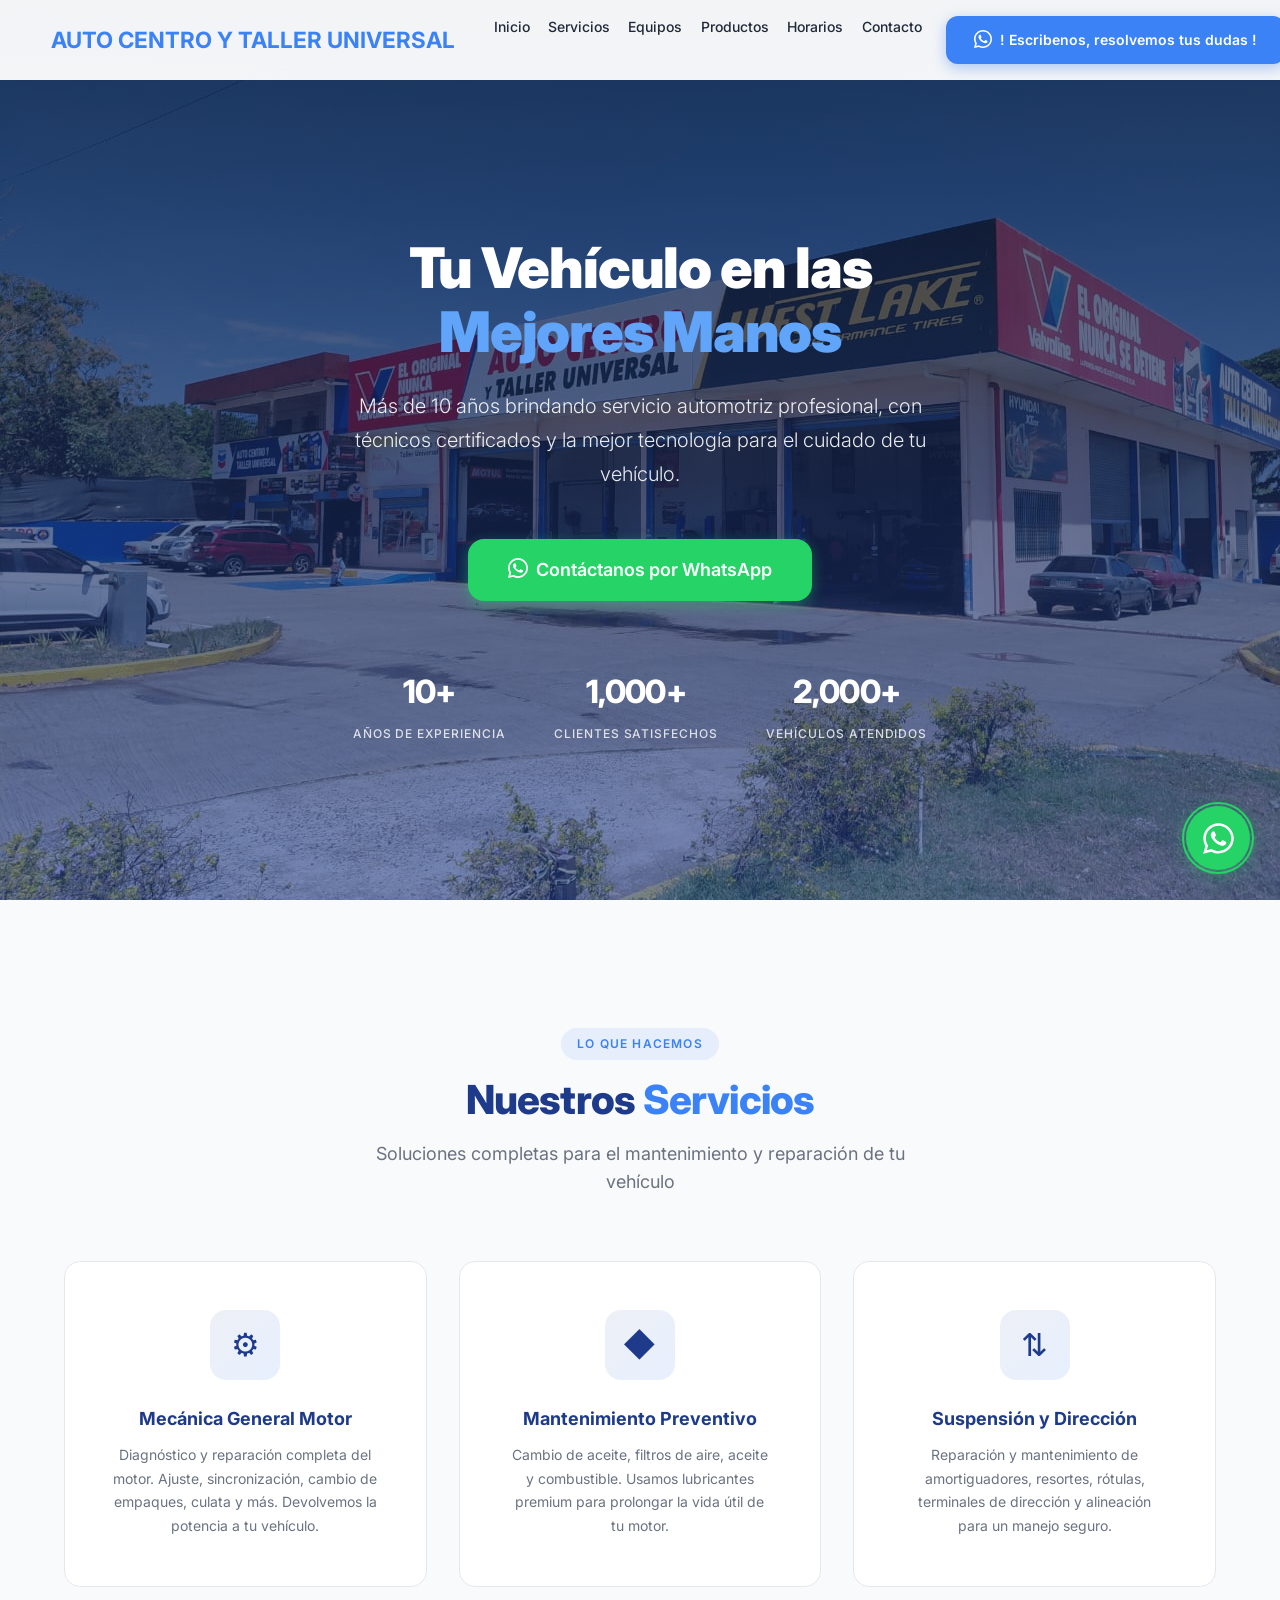
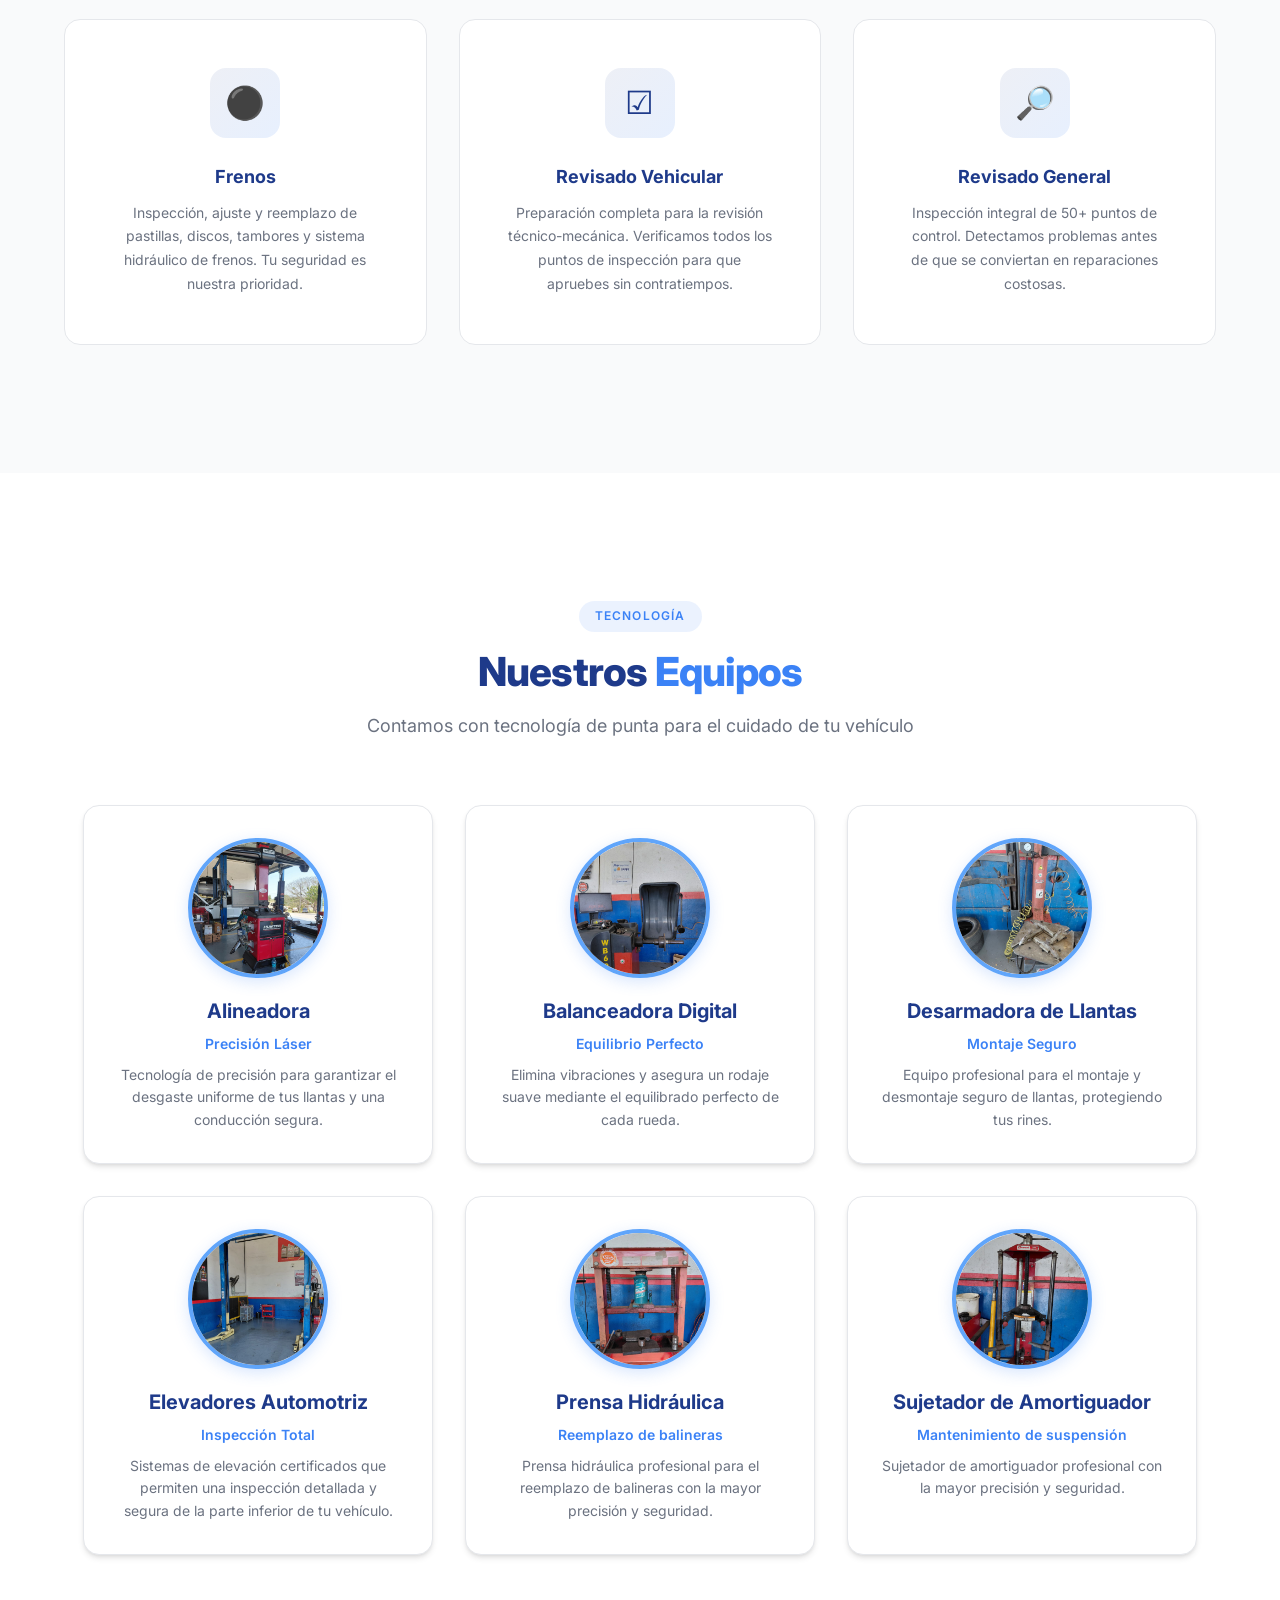
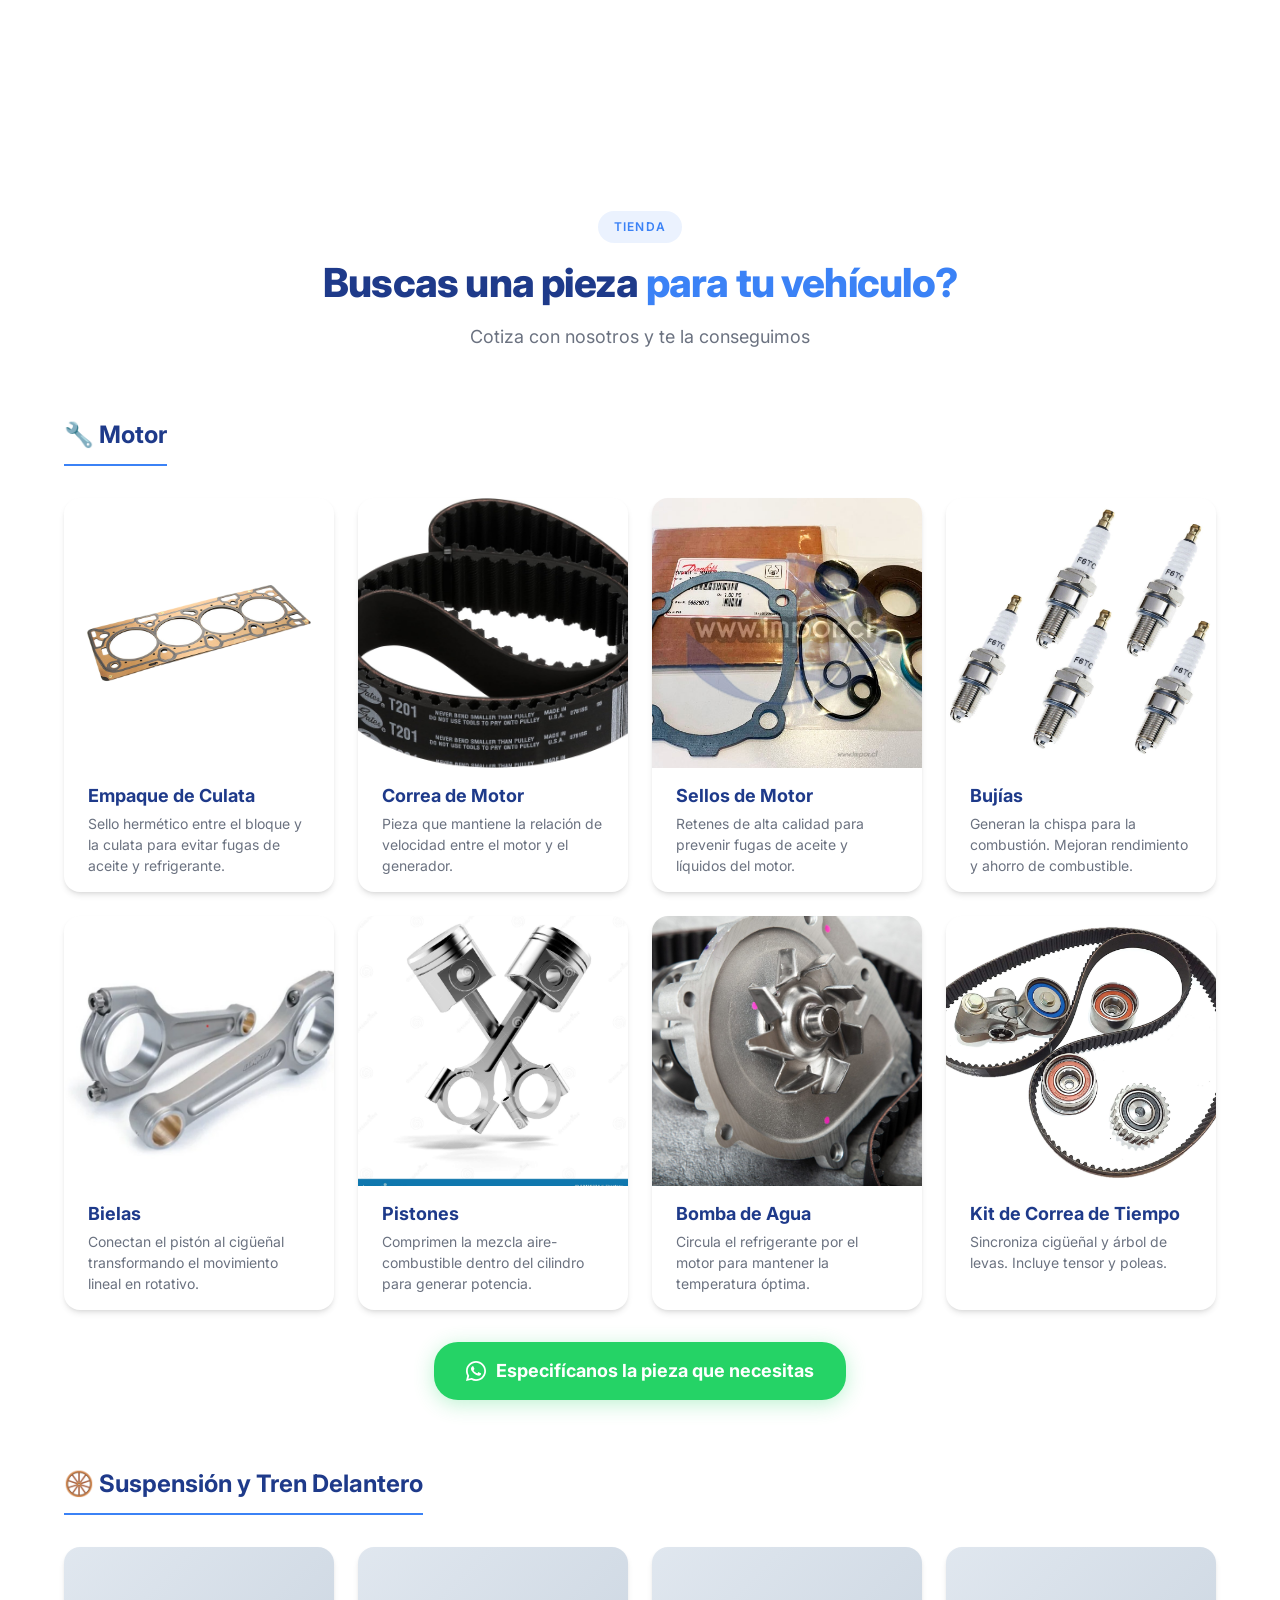
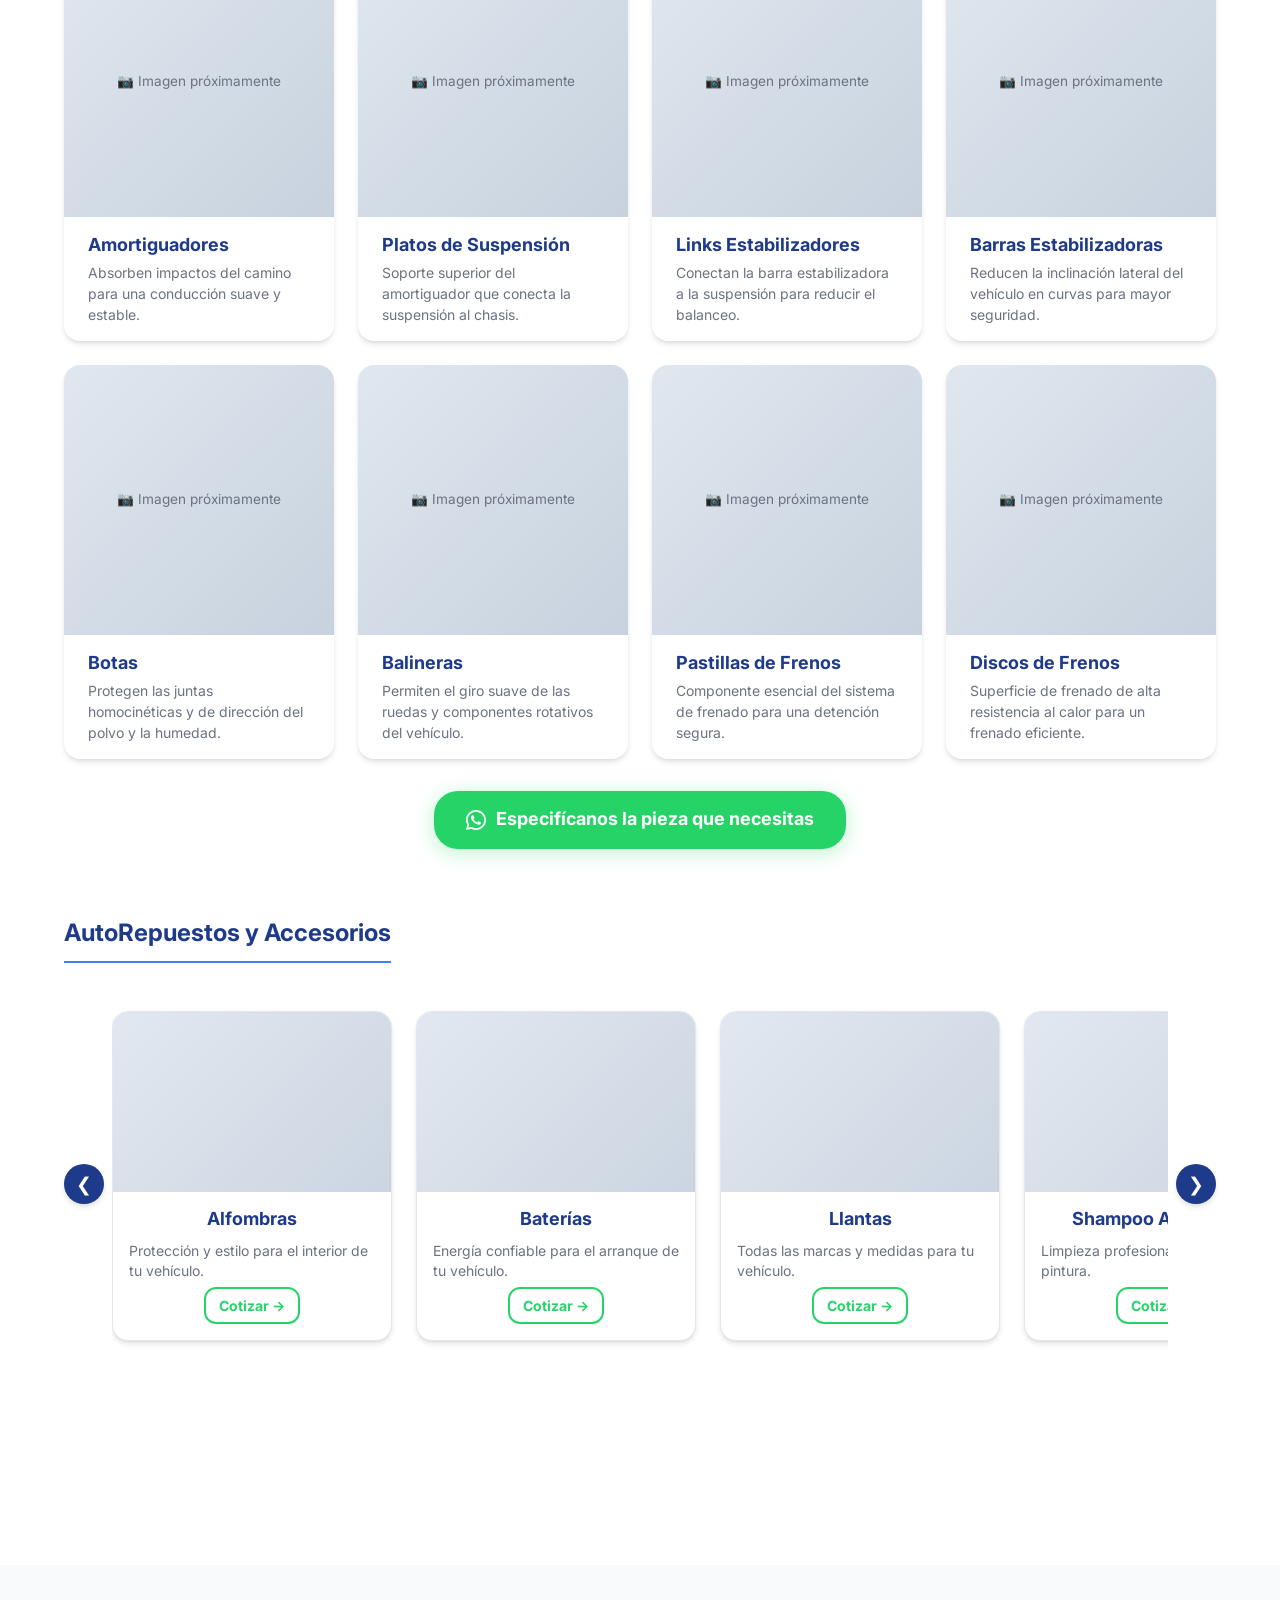
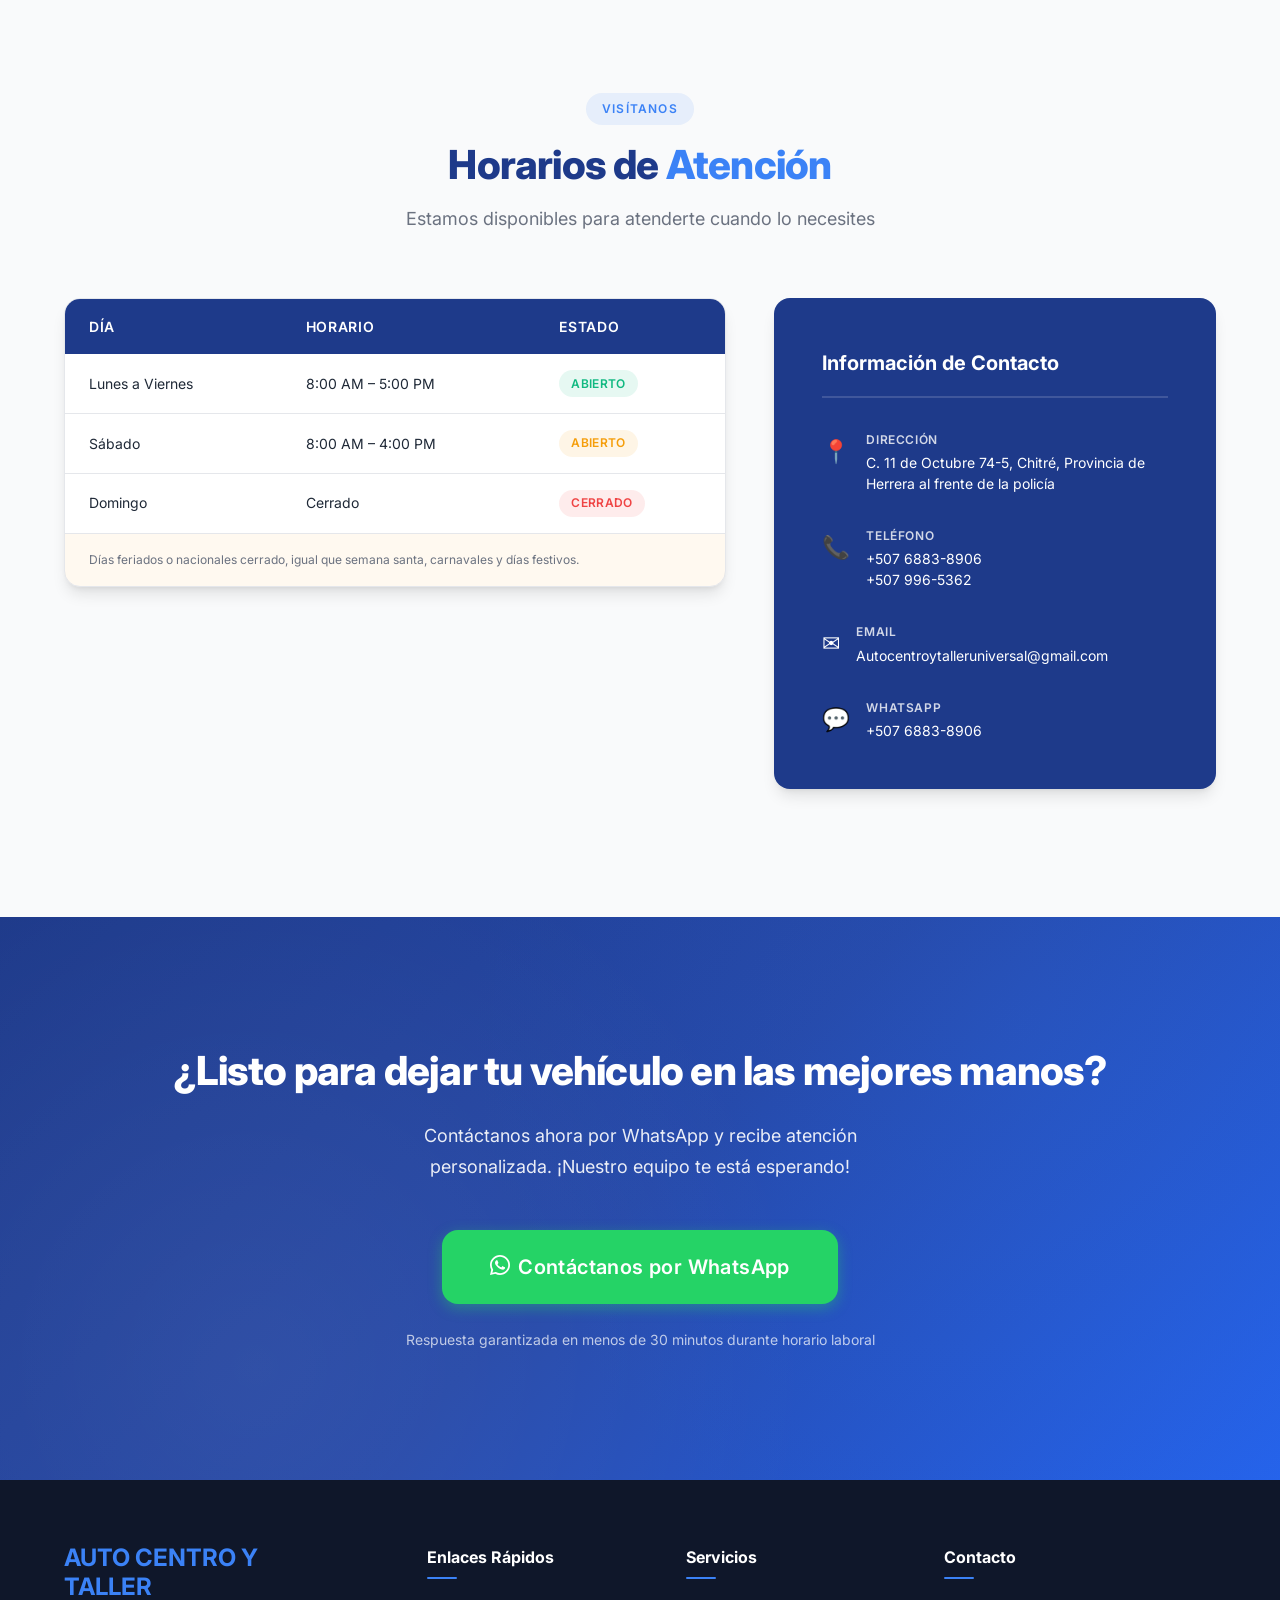
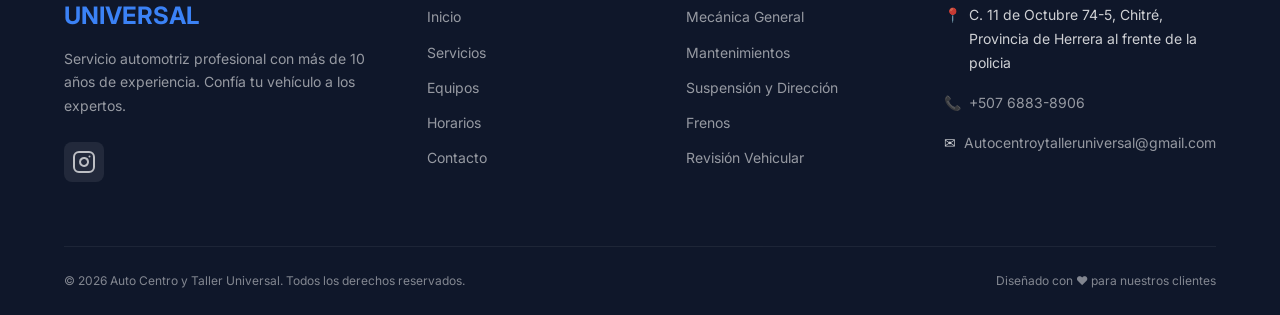
==== index.html @ 8c5c2f7f "Add product images to Motor section cards" ====
<!DOCTYPE html>
<html lang="es">

<head>
    <meta charset="UTF-8">
    <meta name="viewport" content="width=device-width, initial-scale=1.0">
    <meta name="description"
        content="Auto Centro y Taller Universal - Servicio mecánico de confianza. Mecánica general, frenos, suspensión, alineación, balanceo y más. ¡Contáctanos por WhatsApp!">
    <meta name="keywords"
        content="taller automotriz, mecánica, frenos, suspensión, revisión vehicular, servicio automotriz">
    <title>Auto Centro y Taller Universal | Servicio Automotriz Profesional</title>

    <!-- Google Fonts: Inter -->
    <link rel="preconnect" href="https://fonts.googleapis.com">
    <link rel="preconnect" href="https://fonts.gstatic.com" crossorigin>
    <link href="https://fonts.googleapis.com/css2?family=Inter:wght@300;400;500;600;700;800;900&display=swap"
        rel="stylesheet">

    <!-- Stylesheet -->
    <link rel="stylesheet" href="styles.css">
</head>

<body>

    <!-- ============================================
         HEADER - Navegación fija / Sticky
    ============================================= -->
    <header class="header" id="header">
        <div class="container header__inner">
            <!-- Logo -->
            <a href="#inicio" class="header__logo" aria-label="Auto Centro y Taller Universal - Inicio">
                <span class="logo__text"><strong>Auto </strong> <strong>Centro </strong> <strong>Y </strong>
                    <strong>Taller </strong> <strong>Universal </strong>
                </span>
            </a>

            <!-- Botón menú hamburguesa (mobile) -->
            <button class="header__menu-toggle" id="menuToggle" aria-label="Abrir menú de navegación"
                aria-expanded="false">
                <span class="hamburger-line"></span>
                <span class="hamburger-line"></span>
                <span class="hamburger-line"></span>
            </button>

            <!-- Navegación principal -->
            <nav class="header__nav" id="mainNav" aria-label="Navegación principal">
                <ul class="nav__list">
                    <li><a href="#inicio" class="nav__link">Inicio</a></li>
                    <li><a href="#servicios" class="nav__link">Servicios</a></li>
                    <li><a href="#mecanicos" class="nav__link">Equipos</a></li>
                    <li><a href="#productos" class="nav__link">Productos</a></li>
                    <li><a href="#horarios" class="nav__link">Horarios</a></li>
                    <li><a href="#contacto" class="nav__link">Contacto</a></li>
                </ul>
            </nav>

            <!-- Botón WhatsApp en header -->
            <!-- ⚠️ CAMBIAR EL NÚMERO DE WHATSAPP: Reemplaza 507XXXXXXXX con tu número real -->
            <a href="https://wa.me/50768838906?text=Hola%2C%20quiero%20saber%20sobre"
                class="btn btn--accent header__cta" target="_blank" rel="noopener noreferrer"
                aria-label="Contáctanos por WhatsApp">
                <span class="whatsapp-icon">
                    <svg xmlns="http://www.w3.org/2000/svg" width="18" height="18" viewBox="0 0 24 24"
                        fill="currentColor">
                        <path
                            d="M17.472 14.382c-.297-.149-1.758-.867-2.03-.967-.273-.099-.471-.148-.67.15-.197.297-.767.966-.94 1.164-.173.199-.347.223-.644.075-.297-.15-1.255-.463-2.39-1.475-.883-.788-1.48-1.761-1.653-2.059-.173-.297-.018-.458.13-.606.134-.133.298-.347.446-.52.149-.174.198-.298.298-.497.099-.198.05-.371-.025-.52-.075-.149-.669-1.612-.916-2.207-.242-.579-.487-.5-.669-.51-.173-.008-.371-.01-.57-.01-.198 0-.52.074-.792.372-.272.297-1.04 1.016-1.04 2.479 0 1.462 1.065 2.875 1.213 3.074.149.198 2.096 3.2 5.077 4.487.709.306 1.262.489 1.694.625.712.227 1.36.195 1.871.118.571-.085 1.758-.719 2.006-1.413.248-.694.248-1.289.173-1.413-.074-.124-.272-.198-.57-.347z" />
                        <path
                            d="M12 0C5.373 0 0 5.373 0 12c0 2.117.549 4.1 1.514 5.828L0 24l6.335-1.48A11.944 11.944 0 0 0 12 24c6.627 0 12-5.373 12-12S18.627 0 12 0zm0 21.9a9.887 9.887 0 0 1-5.031-1.378l-.361-.214-3.741.981.998-3.648-.235-.374A9.86 9.86 0 0 1 2.1 12c0-5.464 4.436-9.9 9.9-9.9 5.465 0 9.9 4.436 9.9 9.9 0 5.464-4.435 9.9-9.9 9.9z" />
                    </svg>
                </span>
                ! Escribenos, resolvemos tus dudas !
            </a>
        </div>
    </header>

    <main>
        <!-- ============================================
             HERO SECTION - Sección principal
        ============================================= -->
        <section class="hero" id="inicio">
            <div class="hero__overlay"></div>
            <div class="container hero__content">
                <h1 class="hero__title">Tu Vehículo en las <span class="text-accent">Mejores Manos</span></h1>
                <p class="hero__subtitle">Más de 10 años brindando servicio automotriz profesional, con técnicos
                    certificados y la mejor tecnología para el cuidado de tu vehículo.</p>
                <!-- ⚠️ CAMBIAR EL NÚMERO DE WHATSAPP -->
                <a href="https://wa.me/50768838906?text=Hola%2C%20quiero%20saber%20sobre"
                    class="btn btn--large btn--whatsapp" target="_blank" rel="noopener noreferrer">
                    <span class="whatsapp-icon">
                        <svg xmlns="http://www.w3.org/2000/svg" width="20" height="20" viewBox="0 0 24 24"
                            fill="currentColor">
                            <path
                                d="M17.472 14.382c-.297-.149-1.758-.867-2.03-.967-.273-.099-.471-.148-.67.15-.197.297-.767.966-.94 1.164-.173.199-.347.223-.644.075-.297-.15-1.255-.463-2.39-1.475-.883-.788-1.48-1.761-1.653-2.059-.173-.297-.018-.458.13-.606.134-.133.298-.347.446-.52.149-.174.198-.298.298-.497.099-.198.05-.371-.025-.52-.075-.149-.669-1.612-.916-2.207-.242-.579-.487-.5-.669-.51-.173-.008-.371-.01-.57-.01-.198 0-.52.074-.792.372-.272.297-1.04 1.016-1.04 2.479 0 1.462 1.065 2.875 1.213 3.074.149.198 2.096 3.2 5.077 4.487.709.306 1.262.489 1.694.625.712.227 1.36.195 1.871.118.571-.085 1.758-.719 2.006-1.413.248-.694.248-1.289.173-1.413-.074-.124-.272-.198-.57-.347z" />
                            <path
                                d="M12 0C5.373 0 0 5.373 0 12c0 2.117.549 4.1 1.514 5.828L0 24l6.335-1.48A11.944 11.944 0 0 0 12 24c6.627 0 12-5.373 12-12S18.627 0 12 0zm0 21.9a9.887 9.887 0 0 1-5.031-1.378l-.361-.214-3.741.981.998-3.648-.235-.374A9.86 9.86 0 0 1 2.1 12c0-5.464 4.436-9.9 9.9-9.9 5.465 0 9.9 4.436 9.9 9.9 0 5.464-4.435 9.9-9.9 9.9z" />
                        </svg>
                    </span>
                    Contáctanos por WhatsApp
                </a>
                <div class="hero__stats">
                    <div class="hero__stat">
                        <span class="hero__stat-number">10+</span>
                        <span class="hero__stat-label">Años de Experiencia</span>
                    </div>
                    <div class="hero__stat">
                        <span class="hero__stat-number">1,000+</span>
                        <span class="hero__stat-label">Clientes Satisfechos</span>
                    </div>
                    <div class="hero__stat">
                        <span class="hero__stat-number">2,000+</span>
                        <span class="hero__stat-label">Vehículos Atendidos</span>
                    </div>
                </div>
            </div>
        </section>

        <!-- ============================================

        <!-- ============================================
             SERVICIOS
        ============================================= -->
        <section class="services section section--alt" id="servicios">
            <div class="container">
                <div class="section__header">
                    <span class="section__tag">Lo que hacemos</span>
                    <h2 class="section__title">Nuestros <span class="text-accent">Servicios</span></h2>
                    <p class="section__subtitle">Soluciones completas para el mantenimiento y reparación de tu vehículo
                    </p>
                </div>

                <div class="services__grid">
                    <!-- Servicio 1: Mecánica General Motor -->
                    <article class="service-card" id="service-motor">
                        <div class="service-card__icon">&#9881;</div>
                        <h3 class="service-card__title">Mecánica General Motor</h3>
                        <p class="service-card__desc">Diagnóstico y reparación completa del motor. Ajuste,
                            sincronización, cambio de empaques, culata y más. Devolvemos la potencia a tu vehículo.</p>
                    </article>

                    <!-- Servicio 2: Lubricantes y Filtración -->
                    <article class="service-card" id="service-lubricantes">
                        <div class="service-card__icon">&#9670;</div>
                        <h3 class="service-card__title">Mantenimiento Preventivo</h3>
                        <p class="service-card__desc">Cambio de aceite, filtros de aire, aceite y combustible. Usamos
                            lubricantes premium para prolongar la vida útil de tu motor.</p>
                    </article>

                    <!-- Servicio 3: Suspensión y Dirección -->
                    <article class="service-card" id="service-suspension">
                        <div class="service-card__icon">&#8645;</div>
                        <h3 class="service-card__title">Suspensión y Dirección</h3>
                        <p class="service-card__desc">Reparación y mantenimiento de amortiguadores, resortes, rótulas,
                            terminales de dirección y alineación para un manejo seguro.</p>
                    </article>

                    <!-- Servicio 4: Frenos -->
                    <article class="service-card" id="service-frenos">
                        <div class="service-card__icon">&#9899;</div>
                        <h3 class="service-card__title">Frenos</h3>
                        <p class="service-card__desc">Inspección, ajuste y reemplazo de pastillas, discos, tambores y
                            sistema hidráulico de frenos. Tu seguridad es nuestra prioridad.</p>
                    </article>


                    <!-- Servicio 6: Revisión Vehicular -->
                    <article class="service-card" id="service-revision">
                        <div class="service-card__icon">&#9745;</div>
                        <h3 class="service-card__title">Revisado Vehicular</h3>
                        <p class="service-card__desc">Preparación completa para la revisión técnico-mecánica.
                            Verificamos todos los puntos de inspección para que apruebes sin contratiempos.</p>
                    </article>

                    <!-- Servicio 7: Revisado General -->
                    <article class="service-card" id="service-revisado">
                        <div class="service-card__icon">&#128270;</div>
                        <h3 class="service-card__title">Revisado General</h3>
                        <p class="service-card__desc">Inspección integral de 50+ puntos de control. Detectamos problemas
                            antes de que se conviertan en reparaciones costosas.</p>
                    </article>
                </div>
            </div>
        </section>

        <!-- ============================================
             NUESTROS EQUIPOS
        ============================================= -->
        <section class="mechanics section" id="mecanicos">
            <div class="container">
                <div class="section__header">
                    <span class="section__tag">Tecnología</span>
                    <h2 class="section__title">Nuestros <span class="text-accent">Equipos</span></h2>
                    <p class="section__subtitle">Contamos con tecnología de punta para el cuidado de tu vehículo</p>
                </div>

                <div class="mechanics__grid">
                    <!-- Equipo 1: Alineadora -->
                    <article class="mechanic-card" id="equipo-1">
                        <div class="mechanic-card__image-wrapper">
                            <img src="assets/images/alineadora.jpeg" alt="Alineadora 3D profesional"
                                class="mechanic-card__image" loading="lazy">
                        </div>
                        <div class="mechanic-card__info">
                            <h3 class="mechanic-card__name">Alineadora </h3>
                            <span class="mechanic-card__specialty">Precisión Láser</span>
                            <p class="mechanic-card__bio">Tecnología de precisión para garantizar el desgaste uniforme
                                de tus llantas y una conducción segura.</p>
                        </div>
                    </article>

                    <!-- Equipo 2: Balanceadora -->
                    <article class="mechanic-card" id="equipo-2">
                        <div class="mechanic-card__image-wrapper">
                            <img src="assets/images/balanceadora.jpeg" alt="Balanceadora digital de llantas"
                                class="mechanic-card__image" loading="lazy">
                        </div>
                        <div class="mechanic-card__info">
                            <h3 class="mechanic-card__name">Balanceadora Digital</h3>
                            <span class="mechanic-card__specialty">Equilibrio Perfecto</span>
                            <p class="mechanic-card__bio">Elimina vibraciones y asegura un rodaje suave mediante el
                                equilibrado perfecto de cada rueda.</p>
                        </div>
                    </article>

                    <!-- Equipo 3: Desarmadora -->
                    <article class="mechanic-card" id="equipo-3">
                        <div class="mechanic-card__image-wrapper">
                            <img src="assets/images/desmontadora.jpeg" alt="Desarmadora de llantas profesional"
                                class="mechanic-card__image" loading="lazy">
                        </div>
                        <div class="mechanic-card__info">
                            <h3 class="mechanic-card__name">Desarmadora de Llantas</h3>
                            <span class="mechanic-card__specialty">Montaje Seguro</span>
                            <p class="mechanic-card__bio">Equipo profesional para el montaje y desmontaje seguro de
                                llantas, protegiendo tus rines.</p>
                        </div>
                    </article>

                    <!-- Equipo 4: Elevador -->
                    <article class="mechanic-card" id="equipo-4">
                        <div class="mechanic-card__image-wrapper">
                            <img src="assets/images/levantadorindustrial.jpeg" alt="Elevador automotriz hidráulico"
                                class="mechanic-card__image" loading="lazy">
                        </div>
                        <div class="mechanic-card__info">
                            <h3 class="mechanic-card__name">Elevadores Automotriz</h3>
                            <span class="mechanic-card__specialty">Inspección Total</span>
                            <p class="mechanic-card__bio">Sistemas de elevación certificados que permiten una inspección
                                detallada y segura de la parte inferior de tu vehículo.</p>
                        </div>
                    </article>

                    <!-- Equipo 5: Prensa -->
                    <article class="mechanic-card" id="equipo-5">
                        <div class="mechanic-card__image-wrapper">
                            <img src="assets/images/prensa.jpeg" alt="Prensa hidráulica profesional"
                                class="mechanic-card__image" loading="lazy">
                        </div>
                        <div class="mechanic-card__info">
                            <h3 class="mechanic-card__name">Prensa Hidráulica</h3>
                            <span class="mechanic-card__specialty">Reemplazo de balineras</span>
                            <p class="mechanic-card__bio">Prensa hidráulica profesional para el reemplazo de balineras
                                con la mayor
                                precisión y seguridad.</p>
                        </div>
                    </article>

                    <!-- Equipo 6: Sujetador Hidraulico -->
                    <article class="mechanic-card" id="equipo-6">
                        <div class="mechanic-card__image-wrapper">
                            <img src="assets/images/Sujetadordeamortiguador.jpeg"
                                alt="Sujetador de amortiguador profesional" class="mechanic-card__image" loading="lazy">
                        </div>
                        <div class="mechanic-card__info">
                            <h3 class="mechanic-card__name">Sujetador de Amortiguador</h3>
                            <span class="mechanic-card__specialty">Mantenimiento de suspensión</span>
                            <p class="mechanic-card__bio">Sujetador de amortiguador profesional con la mayor
                                precisión y seguridad.</p>
                        </div>
                    </article>

                </div>
            </div>
        </section>
        <!-- ============================================
             NUESTROS PRODUCTOS
        ============================================= -->
        <section class="products section" id="productos">
            <div class="container">
                <div class="section__header">
                    <span class="section__tag">Tienda</span>
                    <h2 class="section__title">Buscas una pieza <span class="text-accent">para tu vehículo?</span></h2>
                    <p class="section__subtitle">Cotiza con nosotros y te la conseguimos</p>
                </div>

                <!-- Subsección: Motor -->
                <div class="products__subsection">
                    <h3 class="products__subtitle">🔧 Motor</h3>
                    <div class="products__grid products__grid--8">

                        <article class="product-card">
                            <div class="product-card__img-wrapper">
                                <img src="assets/images/empaque-culata.jpg" alt="Empaque de Culata" loading="lazy">
                                <div class="product-card__overlay">
                                    <a href="https://wa.me/50768838906?text=Buenos%20d%C3%ADas%2C%20quiero%20cotizar%20esta%20pieza%3A%20Empaque%20de%20Culata%20para%20el%20modelo%20de%20"
                                        target="_blank" rel="noopener noreferrer" class="product-card__wa-btn">
                                        <svg xmlns="http://www.w3.org/2000/svg" width="18" height="18"
                                            viewBox="0 0 24 24" fill="currentColor">
                                            <path
                                                d="M17.472 14.382c-.297-.149-1.758-.867-2.03-.967-.273-.099-.471-.148-.67.15-.197.297-.767.966-.94 1.164-.173.199-.347.223-.644.075-.297-.15-1.255-.463-2.39-1.475-.883-.788-1.48-1.761-1.653-2.059-.173-.297-.018-.458.13-.606.134-.133.298-.347.446-.52.149-.174.198-.298.298-.497.099-.198.05-.371-.025-.52-.075-.149-.669-1.612-.916-2.207-.242-.579-.487-.5-.669-.51-.173-.008-.371-.01-.57-.01-.198 0-.52.074-.792.372-.272.297-1.04 1.016-1.04 2.479 0 1.462 1.065 2.875 1.213 3.074.149.198 2.096 3.2 5.077 4.487.709.306 1.262.489 1.694.625.712.227 1.36.195 1.871.118.571-.085 1.758-.719 2.006-1.413.248-.694.248-1.289.173-1.413-.074-.124-.272-.198-.57-.347z" />
                                            <path
                                                d="M12 0C5.373 0 0 5.373 0 12c0 2.117.549 4.1 1.514 5.828L0 24l6.335-1.48A11.944 11.944 0 0 0 12 24c6.627 0 12-5.373 12-12S18.627 0 12 0zm0 21.9a9.887 9.887 0 0 1-5.031-1.378l-.361-.214-3.741.981.998-3.648-.235-.374A9.86 9.86 0 0 1 2.1 12c0-5.464 4.436-9.9 9.9-9.9 5.465 0 9.9 4.436 9.9 9.9 0 5.464-4.435 9.9-9.9 9.9z" />
                                        </svg>
                                        Cotizar en WhatsApp
                                    </a>
                                </div>
                            </div>
                            <div class="product-card__info">
                                <h4 class="product-card__name">Empaque de Culata</h4>
                                <p class="product-card__desc">Sello hermético entre el bloque y la culata para evitar
                                    fugas de aceite y
                                    refrigerante.</p>
                            </div>
                        </article>

                        <article class="product-card">
                            <div class="product-card__img-wrapper">
                                <img src="assets/images/Correa-de-auto.jpg" alt="Correa de Motor" loading="lazy">
                                <div class="product-card__overlay">
                                    <a href="https://wa.me/50768838906?text=Buenos%20d%C3%ADas%2C%20quiero%20cotizar%20esta%20pieza%3A%20Culata%20Completa%20para%20el%20modelo%20de%20"
                                        target="_blank" rel="noopener noreferrer" class="product-card__wa-btn">
                                        <svg xmlns="http://www.w3.org/2000/svg" width="18" height="18"
                                            viewBox="0 0 24 24" fill="currentColor">
                                            <path
                                                d="M17.472 14.382c-.297-.149-1.758-.867-2.03-.967-.273-.099-.471-.148-.67.15-.197.297-.767.966-.94 1.164-.173.199-.347.223-.644.075-.297-.15-1.255-.463-2.39-1.475-.883-.788-1.48-1.761-1.653-2.059-.173-.297-.018-.458.13-.606.134-.133.298-.347.446-.52.149-.174.198-.298.298-.497.099-.198.05-.371-.025-.52-.075-.149-.669-1.612-.916-2.207-.242-.579-.487-.5-.669-.51-.173-.008-.371-.01-.57-.01-.198 0-.52.074-.792.372-.272.297-1.04 1.016-1.04 2.479 0 1.462 1.065 2.875 1.213 3.074.149.198 2.096 3.2 5.077 4.487.709.306 1.262.489 1.694.625.712.227 1.36.195 1.871.118.571-.085 1.758-.719 2.006-1.413.248-.694.248-1.289.173-1.413-.074-.124-.272-.198-.57-.347z" />
                                            <path
                                                d="M12 0C5.373 0 0 5.373 0 12c0 2.117.549 4.1 1.514 5.828L0 24l6.335-1.48A11.944 11.944 0 0 0 12 24c6.627 0 12-5.373 12-12S18.627 0 12 0zm0 21.9a9.887 9.887 0 0 1-5.031-1.378l-.361-.214-3.741.981.998-3.648-.235-.374A9.86 9.86 0 0 1 2.1 12c0-5.464 4.436-9.9 9.9-9.9 5.465 0 9.9 4.436 9.9 9.9 0 5.464-4.435 9.9-9.9 9.9z" />
                                        </svg>
                                        Cotizar en WhatsApp
                                    </a>
                                </div>
                            </div>
                            <div class="product-card__info">
                                <h4 class="product-card__name">Correa de Motor</h4>
                                <p class="product-card__desc">Pieza que mantiene la relación de velocidad entre el
                                    motor y el generador.</p>
                            </div>
                        </article>

                        <article class="product-card">
                            <div class="product-card__img-wrapper">
                                <img src="assets/images/KIT-SELLO-MOTOR.jpg" alt="Sellos de Motor" loading="lazy">
                                <div class="product-card__overlay">
                                    <a href="https://wa.me/50768838906?text=Buenos%20d%C3%ADas%2C%20quiero%20cotizar%20esta%20pieza%3A%20Sellos%20de%20Motor%20para%20el%20modelo%20de%20"
                                        target="_blank" rel="noopener noreferrer" class="product-card__wa-btn">
                                        <svg xmlns="http://www.w3.org/2000/svg" width="18" height="18"
                                            viewBox="0 0 24 24" fill="currentColor">
                                            <path
                                                d="M17.472 14.382c-.297-.149-1.758-.867-2.03-.967-.273-.099-.471-.148-.67.15-.197.297-.767.966-.94 1.164-.173.199-.347.223-.644.075-.297-.15-1.255-.463-2.39-1.475-.883-.788-1.48-1.761-1.653-2.059-.173-.297-.018-.458.13-.606.134-.133.298-.347.446-.52.149-.174.198-.298.298-.497.099-.198.05-.371-.025-.52-.075-.149-.669-1.612-.916-2.207-.242-.579-.487-.5-.669-.51-.173-.008-.371-.01-.57-.01-.198 0-.52.074-.792.372-.272.297-1.04 1.016-1.04 2.479 0 1.462 1.065 2.875 1.213 3.074.149.198 2.096 3.2 5.077 4.487.709.306 1.262.489 1.694.625.712.227 1.36.195 1.871.118.571-.085 1.758-.719 2.006-1.413.248-.694.248-1.289.173-1.413-.074-.124-.272-.198-.57-.347z" />
                                            <path
                                                d="M12 0C5.373 0 0 5.373 0 12c0 2.117.549 4.1 1.514 5.828L0 24l6.335-1.48A11.944 11.944 0 0 0 12 24c6.627 0 12-5.373 12-12S18.627 0 12 0zm0 21.9a9.887 9.887 0 0 1-5.031-1.378l-.361-.214-3.741.981.998-3.648-.235-.374A9.86 9.86 0 0 1 2.1 12c0-5.464 4.436-9.9 9.9-9.9 5.465 0 9.9 4.436 9.9 9.9 0 5.464-4.435 9.9-9.9 9.9z" />
                                        </svg>
                                        Cotizar en WhatsApp
                                    </a>
                                </div>
                            </div>
                            <div class="product-card__info">
                                <h4 class="product-card__name">Sellos de Motor</h4>
                                <p class="product-card__desc">Retenes de alta calidad para prevenir fugas de aceite y
                                    líquidos del
                                    motor.</p>
                            </div>
                        </article>

                        <article class="product-card">
                            <div class="product-card__img-wrapper">
                                <img src="assets/images/bujias.jpg" alt="Bujías" loading="lazy">
                                <div class="product-card__overlay">
                                    <a href="https://wa.me/50768838906?text=Buenos%20d%C3%ADas%2C%20quiero%20cotizar%20esta%20pieza%3A%20Buj%C3%ADas%20para%20el%20modelo%20de%20"
                                        target="_blank" rel="noopener noreferrer" class="product-card__wa-btn">
                                        <svg xmlns="http://www.w3.org/2000/svg" width="18" height="18"
                                            viewBox="0 0 24 24" fill="currentColor">
                                            <path
                                                d="M17.472 14.382c-.297-.149-1.758-.867-2.03-.967-.273-.099-.471-.148-.67.15-.197.297-.767.966-.94 1.164-.173.199-.347.223-.644.075-.297-.15-1.255-.463-2.39-1.475-.883-.788-1.48-1.761-1.653-2.059-.173-.297-.018-.458.13-.606.134-.133.298-.347.446-.52.149-.174.198-.298.298-.497.099-.198.05-.371-.025-.52-.075-.149-.669-1.612-.916-2.207-.242-.579-.487-.5-.669-.51-.173-.008-.371-.01-.57-.01-.198 0-.52.074-.792.372-.272.297-1.04 1.016-1.04 2.479 0 1.462 1.065 2.875 1.213 3.074.149.198 2.096 3.2 5.077 4.487.709.306 1.262.489 1.694.625.712.227 1.36.195 1.871.118.571-.085 1.758-.719 2.006-1.413.248-.694.248-1.289.173-1.413-.074-.124-.272-.198-.57-.347z" />
                                            <path
                                                d="M12 0C5.373 0 0 5.373 0 12c0 2.117.549 4.1 1.514 5.828L0 24l6.335-1.48A11.944 11.944 0 0 0 12 24c6.627 0 12-5.373 12-12S18.627 0 12 0zm0 21.9a9.887 9.887 0 0 1-5.031-1.378l-.361-.214-3.741.981.998-3.648-.235-.374A9.86 9.86 0 0 1 2.1 12c0-5.464 4.436-9.9 9.9-9.9 5.465 0 9.9 4.436 9.9 9.9 0 5.464-4.435 9.9-9.9 9.9z" />
                                        </svg>
                                        Cotizar en WhatsApp
                                    </a>
                                </div>
                            </div>
                            <div class="product-card__info">
                                <h4 class="product-card__name">Bujías</h4>
                                <p class="product-card__desc">Generan la chispa para la combustión. Mejoran rendimiento
                                    y ahorro de
                                    combustible.</p>
                            </div>
                        </article>

                        <article class="product-card">
                            <div class="product-card__img-wrapper">
                                <img src="assets/images/vielas.jpg" alt="Bielas" loading="lazy">
                                <div class="product-card__overlay">
                                    <a href="https://wa.me/50768838906?text=Buenos%20d%C3%ADas%2C%20quiero%20cotizar%20esta%20pieza%3A%20Bielas%20para%20el%20modelo%20de%20"
                                        target="_blank" rel="noopener noreferrer" class="product-card__wa-btn">
                                        <svg xmlns="http://www.w3.org/2000/svg" width="18" height="18"
                                            viewBox="0 0 24 24" fill="currentColor">
                                            <path
                                                d="M17.472 14.382c-.297-.149-1.758-.867-2.03-.967-.273-.099-.471-.148-.67.15-.197.297-.767.966-.94 1.164-.173.199-.347.223-.644.075-.297-.15-1.255-.463-2.39-1.475-.883-.788-1.48-1.761-1.653-2.059-.173-.297-.018-.458.13-.606.134-.133.298-.347.446-.52.149-.174.198-.298.298-.497.099-.198.05-.371-.025-.52-.075-.149-.669-1.612-.916-2.207-.242-.579-.487-.5-.669-.51-.173-.008-.371-.01-.57-.01-.198 0-.52.074-.792.372-.272.297-1.04 1.016-1.04 2.479 0 1.462 1.065 2.875 1.213 3.074.149.198 2.096 3.2 5.077 4.487.709.306 1.262.489 1.694.625.712.227 1.36.195 1.871.118.571-.085 1.758-.719 2.006-1.413.248-.694.248-1.289.173-1.413-.074-.124-.272-.198-.57-.347z" />
                                            <path
                                                d="M12 0C5.373 0 0 5.373 0 12c0 2.117.549 4.1 1.514 5.828L0 24l6.335-1.48A11.944 11.944 0 0 0 12 24c6.627 0 12-5.373 12-12S18.627 0 12 0zm0 21.9a9.887 9.887 0 0 1-5.031-1.378l-.361-.214-3.741.981.998-3.648-.235-.374A9.86 9.86 0 0 1 2.1 12c0-5.464 4.436-9.9 9.9-9.9 5.465 0 9.9 4.436 9.9 9.9 0 5.464-4.435 9.9-9.9 9.9z" />
                                        </svg>
                                        Cotizar en WhatsApp
                                    </a>
                                </div>
                            </div>
                            <div class="product-card__info">
                                <h4 class="product-card__name">Bielas</h4>
                                <p class="product-card__desc">Conectan el pistón al cigüeñal transformando el movimiento
                                    lineal en
                                    rotativo.</p>
                            </div>
                        </article>

                        <article class="product-card">
                            <div class="product-card__img-wrapper">
                                <img src="assets/images/Pistones.jpg" alt="Pistones" loading="lazy">
                                <div class="product-card__overlay">
                                    <a href="https://wa.me/50768838906?text=Buenos%20d%C3%ADas%2C%20quiero%20cotizar%20esta%20pieza%3A%20Pistones%20para%20el%20modelo%20de%20"
                                        target="_blank" rel="noopener noreferrer" class="product-card__wa-btn">
                                        <svg xmlns="http://www.w3.org/2000/svg" width="18" height="18"
                                            viewBox="0 0 24 24" fill="currentColor">
                                            <path
                                                d="M17.472 14.382c-.297-.149-1.758-.867-2.03-.967-.273-.099-.471-.148-.67.15-.197.297-.767.966-.94 1.164-.173.199-.347.223-.644.075-.297-.15-1.255-.463-2.39-1.475-.883-.788-1.48-1.761-1.653-2.059-.173-.297-.018-.458.13-.606.134-.133.298-.347.446-.52.149-.174.198-.298.298-.497.099-.198.05-.371-.025-.52-.075-.149-.669-1.612-.916-2.207-.242-.579-.487-.5-.669-.51-.173-.008-.371-.01-.57-.01-.198 0-.52.074-.792.372-.272.297-1.04 1.016-1.04 2.479 0 1.462 1.065 2.875 1.213 3.074.149.198 2.096 3.2 5.077 4.487.709.306 1.262.489 1.694.625.712.227 1.36.195 1.871.118.571-.085 1.758-.719 2.006-1.413.248-.694.248-1.289.173-1.413-.074-.124-.272-.198-.57-.347z" />
                                            <path
                                                d="M12 0C5.373 0 0 5.373 0 12c0 2.117.549 4.1 1.514 5.828L0 24l6.335-1.48A11.944 11.944 0 0 0 12 24c6.627 0 12-5.373 12-12S18.627 0 12 0zm0 21.9a9.887 9.887 0 0 1-5.031-1.378l-.361-.214-3.741.981.998-3.648-.235-.374A9.86 9.86 0 0 1 2.1 12c0-5.464 4.436-9.9 9.9-9.9 5.465 0 9.9 4.436 9.9 9.9 0 5.464-4.435 9.9-9.9 9.9z" />
                                        </svg>
                                        Cotizar en WhatsApp
                                    </a>
                                </div>
                            </div>
                            <div class="product-card__info">
                                <h4 class="product-card__name">Pistones</h4>
                                <p class="product-card__desc">Comprimen la mezcla aire-combustible dentro del cilindro
                                    para generar
                                    potencia.</p>
                            </div>
                        </article>

                        <article class="product-card">
                            <div class="product-card__img-wrapper">
                                <img src="assets/images/bomba-de-agua-correa.jpg" alt="Bomba de Agua" loading="lazy">
                                <div class="product-card__overlay">
                                    <a href="https://wa.me/50768838906?text=Buenos%20d%C3%ADas%2C%20quiero%20cotizar%20esta%20pieza%3A%20Bomba%20de%20Agua%20para%20el%20modelo%20de%20"
                                        target="_blank" rel="noopener noreferrer" class="product-card__wa-btn">
                                        <svg xmlns="http://www.w3.org/2000/svg" width="18" height="18"
                                            viewBox="0 0 24 24" fill="currentColor">
                                            <path
                                                d="M17.472 14.382c-.297-.149-1.758-.867-2.03-.967-.273-.099-.471-.148-.67.15-.197.297-.767.966-.94 1.164-.173.199-.347.223-.644.075-.297-.15-1.255-.463-2.39-1.475-.883-.788-1.48-1.761-1.653-2.059-.173-.297-.018-.458.13-.606.134-.133.298-.347.446-.52.149-.174.198-.298.298-.497.099-.198.05-.371-.025-.52-.075-.149-.669-1.612-.916-2.207-.242-.579-.487-.5-.669-.51-.173-.008-.371-.01-.57-.01-.198 0-.52.074-.792.372-.272.297-1.04 1.016-1.04 2.479 0 1.462 1.065 2.875 1.213 3.074.149.198 2.096 3.2 5.077 4.487.709.306 1.262.489 1.694.625.712.227 1.36.195 1.871.118.571-.085 1.758-.719 2.006-1.413.248-.694.248-1.289.173-1.413-.074-.124-.272-.198-.57-.347z" />
                                            <path
                                                d="M12 0C5.373 0 0 5.373 0 12c0 2.117.549 4.1 1.514 5.828L0 24l6.335-1.48A11.944 11.944 0 0 0 12 24c6.627 0 12-5.373 12-12S18.627 0 12 0zm0 21.9a9.887 9.887 0 0 1-5.031-1.378l-.361-.214-3.741.981.998-3.648-.235-.374A9.86 9.86 0 0 1 2.1 12c0-5.464 4.436-9.9 9.9-9.9 5.465 0 9.9 4.436 9.9 9.9 0 5.464-4.435 9.9-9.9 9.9z" />
                                        </svg>
                                        Cotizar en WhatsApp
                                    </a>
                                </div>
                            </div>
                            <div class="product-card__info">
                                <h4 class="product-card__name">Bomba de Agua</h4>
                                <p class="product-card__desc">Circula el refrigerante por el motor para mantener la
                                    temperatura óptima.
                                </p>
                            </div>
                        </article>

                        <article class="product-card">
                            <div class="product-card__img-wrapper">
                                <img src="assets/images/Kit-correa-de-tiempo.jpg" alt="Kit de Correa de Tiempo" loading="lazy">
                                <div class="product-card__overlay">
                                    <a href="https://wa.me/50768838906?text=Buenos%20d%C3%ADas%2C%20quiero%20cotizar%20esta%20pieza%3A%20Kit%20de%20Correa%20de%20Tiempo%20para%20el%20modelo%20de%20"
                                        target="_blank" rel="noopener noreferrer" class="product-card__wa-btn">
                                        <svg xmlns="http://www.w3.org/2000/svg" width="18" height="18"
                                            viewBox="0 0 24 24" fill="currentColor">
                                            <path
                                                d="M17.472 14.382c-.297-.149-1.758-.867-2.03-.967-.273-.099-.471-.148-.67.15-.197.297-.767.966-.94 1.164-.173.199-.347.223-.644.075-.297-.15-1.255-.463-2.39-1.475-.883-.788-1.48-1.761-1.653-2.059-.173-.297-.018-.458.13-.606.134-.133.298-.347.446-.52.149-.174.198-.298.298-.497.099-.198.05-.371-.025-.52-.075-.149-.669-1.612-.916-2.207-.242-.579-.487-.5-.669-.51-.173-.008-.371-.01-.57-.01-.198 0-.52.074-.792.372-.272.297-1.04 1.016-1.04 2.479 0 1.462 1.065 2.875 1.213 3.074.149.198 2.096 3.2 5.077 4.487.709.306 1.262.489 1.694.625.712.227 1.36.195 1.871.118.571-.085 1.758-.719 2.006-1.413.248-.694.248-1.289.173-1.413-.074-.124-.272-.198-.57-.347z" />
                                            <path
                                                d="M12 0C5.373 0 0 5.373 0 12c0 2.117.549 4.1 1.514 5.828L0 24l6.335-1.48A11.944 11.944 0 0 0 12 24c6.627 0 12-5.373 12-12S18.627 0 12 0zm0 21.9a9.887 9.887 0 0 1-5.031-1.378l-.361-.214-3.741.981.998-3.648-.235-.374A9.86 9.86 0 0 1 2.1 12c0-5.464 4.436-9.9 9.9-9.9 5.465 0 9.9 4.436 9.9 9.9 0 5.464-4.435 9.9-9.9 9.9z" />
                                        </svg>
                                        Cotizar en WhatsApp
                                    </a>
                                </div>
                            </div>
                            <div class="product-card__info">
                                <h4 class="product-card__name">Kit de Correa de Tiempo</h4>
                                <p class="product-card__desc">Sincroniza cigüeñal y árbol de levas. Incluye tensor y
                                    poleas.</p>
                            </div>
                        </article>

                    </div>
                    <div class="products__cta">
                        <a href="https://wa.me/50768838906?text=Buenos%20d%C3%ADas%2C%20quiero%20cotizar%20una%20pieza%20de%20motor.%20Necesito%3A%20"
                            target="_blank" rel="noopener noreferrer" class="btn btn--whatsapp btn--cta-section">
                            <svg xmlns="http://www.w3.org/2000/svg" width="20" height="20" viewBox="0 0 24 24"
                                fill="currentColor">
                                <path
                                    d="M17.472 14.382c-.297-.149-1.758-.867-2.03-.967-.273-.099-.471-.148-.67.15-.197.297-.767.966-.94 1.164-.173.199-.347.223-.644.075-.297-.15-1.255-.463-2.39-1.475-.883-.788-1.48-1.761-1.653-2.059-.173-.297-.018-.458.13-.606.134-.133.298-.347.446-.52.149-.174.198-.298.298-.497.099-.198.05-.371-.025-.52-.075-.149-.669-1.612-.916-2.207-.242-.579-.487-.5-.669-.51-.173-.008-.371-.01-.57-.01-.198 0-.52.074-.792.372-.272.297-1.04 1.016-1.04 2.479 0 1.462 1.065 2.875 1.213 3.074.149.198 2.096 3.2 5.077 4.487.709.306 1.262.489 1.694.625.712.227 1.36.195 1.871.118.571-.085 1.758-.719 2.006-1.413.248-.694.248-1.289.173-1.413-.074-.124-.272-.198-.57-.347z" />
                                <path
                                    d="M12 0C5.373 0 0 5.373 0 12c0 2.117.549 4.1 1.514 5.828L0 24l6.335-1.48A11.944 11.944 0 0 0 12 24c6.627 0 12-5.373 12-12S18.627 0 12 0zm0 21.9a9.887 9.887 0 0 1-5.031-1.378l-.361-.214-3.741.981.998-3.648-.235-.374A9.86 9.86 0 0 1 2.1 12c0-5.464 4.436-9.9 9.9-9.9 5.465 0 9.9 4.436 9.9 9.9 0 5.464-4.435 9.9-9.9 9.9z" />
                            </svg>
                            Especifícanos la pieza que necesitas
                        </a>
                    </div>
                </div>

                <!-- Subsección: Suspensión y Tren Delantero -->
                <div class="products__subsection">
                    <h3 class="products__subtitle">🛞 Suspensión y Tren Delantero</h3>
                    <div class="products__grid products__grid--8">

                        <article class="product-card">
                            <div class="product-card__img-wrapper product-card__img-wrapper--empty">
                                <div class="product-card__overlay">
                                    <a href="https://wa.me/50768838906?text=Buenos%20d%C3%ADas%2C%20quiero%20cotizar%20esta%20pieza%3A%20Amortiguadores%20para%20el%20modelo%20de%20"
                                        target="_blank" rel="noopener noreferrer" class="product-card__wa-btn">
                                        <svg xmlns="http://www.w3.org/2000/svg" width="18" height="18"
                                            viewBox="0 0 24 24" fill="currentColor">
                                            <path
                                                d="M17.472 14.382c-.297-.149-1.758-.867-2.03-.967-.273-.099-.471-.148-.67.15-.197.297-.767.966-.94 1.164-.173.199-.347.223-.644.075-.297-.15-1.255-.463-2.39-1.475-.883-.788-1.48-1.761-1.653-2.059-.173-.297-.018-.458.13-.606.134-.133.298-.347.446-.52.149-.174.198-.298.298-.497.099-.198.05-.371-.025-.52-.075-.149-.669-1.612-.916-2.207-.242-.579-.487-.5-.669-.51-.173-.008-.371-.01-.57-.01-.198 0-.52.074-.792.372-.272.297-1.04 1.016-1.04 2.479 0 1.462 1.065 2.875 1.213 3.074.149.198 2.096 3.2 5.077 4.487.709.306 1.262.489 1.694.625.712.227 1.36.195 1.871.118.571-.085 1.758-.719 2.006-1.413.248-.694.248-1.289.173-1.413-.074-.124-.272-.198-.57-.347z" />
                                            <path
                                                d="M12 0C5.373 0 0 5.373 0 12c0 2.117.549 4.1 1.514 5.828L0 24l6.335-1.48A11.944 11.944 0 0 0 12 24c6.627 0 12-5.373 12-12S18.627 0 12 0zm0 21.9a9.887 9.887 0 0 1-5.031-1.378l-.361-.214-3.741.981.998-3.648-.235-.374A9.86 9.86 0 0 1 2.1 12c0-5.464 4.436-9.9 9.9-9.9 5.465 0 9.9 4.436 9.9 9.9 0 5.464-4.435 9.9-9.9 9.9z" />
                                        </svg>
                                        Cotizar en WhatsApp
                                    </a>
                                </div>
                            </div>
                            <div class="product-card__info">
                                <h4 class="product-card__name">Amortiguadores</h4>
                                <p class="product-card__desc">Absorben impactos del camino para una conducción suave y
                                    estable.</p>
                            </div>
                        </article>

                        <article class="product-card">
                            <div class="product-card__img-wrapper product-card__img-wrapper--empty">
                                <div class="product-card__overlay">
                                    <a href="https://wa.me/50768838906?text=Buenos%20d%C3%ADas%2C%20quiero%20cotizar%20esta%20pieza%3A%20Platos%20de%20Suspensi%C3%B3n%20para%20el%20modelo%20de%20"
                                        target="_blank" rel="noopener noreferrer" class="product-card__wa-btn">
                                        <svg xmlns="http://www.w3.org/2000/svg" width="18" height="18"
                                            viewBox="0 0 24 24" fill="currentColor">
                                            <path
                                                d="M17.472 14.382c-.297-.149-1.758-.867-2.03-.967-.273-.099-.471-.148-.67.15-.197.297-.767.966-.94 1.164-.173.199-.347.223-.644.075-.297-.15-1.255-.463-2.39-1.475-.883-.788-1.48-1.761-1.653-2.059-.173-.297-.018-.458.13-.606.134-.133.298-.347.446-.52.149-.174.198-.298.298-.497.099-.198.05-.371-.025-.52-.075-.149-.669-1.612-.916-2.207-.242-.579-.487-.5-.669-.51-.173-.008-.371-.01-.57-.01-.198 0-.52.074-.792.372-.272.297-1.04 1.016-1.04 2.479 0 1.462 1.065 2.875 1.213 3.074.149.198 2.096 3.2 5.077 4.487.709.306 1.262.489 1.694.625.712.227 1.36.195 1.871.118.571-.085 1.758-.719 2.006-1.413.248-.694.248-1.289.173-1.413-.074-.124-.272-.198-.57-.347z" />
                                            <path
                                                d="M12 0C5.373 0 0 5.373 0 12c0 2.117.549 4.1 1.514 5.828L0 24l6.335-1.48A11.944 11.944 0 0 0 12 24c6.627 0 12-5.373 12-12S18.627 0 12 0zm0 21.9a9.887 9.887 0 0 1-5.031-1.378l-.361-.214-3.741.981.998-3.648-.235-.374A9.86 9.86 0 0 1 2.1 12c0-5.464 4.436-9.9 9.9-9.9 5.465 0 9.9 4.436 9.9 9.9 0 5.464-4.435 9.9-9.9 9.9z" />
                                        </svg>
                                        Cotizar en WhatsApp
                                    </a>
                                </div>
                            </div>
                            <div class="product-card__info">
                                <h4 class="product-card__name">Platos de Suspensión</h4>
                                <p class="product-card__desc">Soporte superior del amortiguador que conecta la
                                    suspensión al chasis.</p>
                            </div>
                        </article>

                        <article class="product-card">
                            <div class="product-card__img-wrapper product-card__img-wrapper--empty">
                                <div class="product-card__overlay">
                                    <a href="https://wa.me/50768838906?text=Buenos%20d%C3%ADas%2C%20quiero%20cotizar%20esta%20pieza%3A%20Links%20Estabilizadores%20para%20el%20modelo%20de%20"
                                        target="_blank" rel="noopener noreferrer" class="product-card__wa-btn">
                                        <svg xmlns="http://www.w3.org/2000/svg" width="18" height="18"
                                            viewBox="0 0 24 24" fill="currentColor">
                                            <path
                                                d="M17.472 14.382c-.297-.149-1.758-.867-2.03-.967-.273-.099-.471-.148-.67.15-.197.297-.767.966-.94 1.164-.173.199-.347.223-.644.075-.297-.15-1.255-.463-2.39-1.475-.883-.788-1.48-1.761-1.653-2.059-.173-.297-.018-.458.13-.606.134-.133.298-.347.446-.52.149-.174.198-.298.298-.497.099-.198.05-.371-.025-.52-.075-.149-.669-1.612-.916-2.207-.242-.579-.487-.5-.669-.51-.173-.008-.371-.01-.57-.01-.198 0-.52.074-.792.372-.272.297-1.04 1.016-1.04 2.479 0 1.462 1.065 2.875 1.213 3.074.149.198 2.096 3.2 5.077 4.487.709.306 1.262.489 1.694.625.712.227 1.36.195 1.871.118.571-.085 1.758-.719 2.006-1.413.248-.694.248-1.289.173-1.413-.074-.124-.272-.198-.57-.347z" />
                                            <path
                                                d="M12 0C5.373 0 0 5.373 0 12c0 2.117.549 4.1 1.514 5.828L0 24l6.335-1.48A11.944 11.944 0 0 0 12 24c6.627 0 12-5.373 12-12S18.627 0 12 0zm0 21.9a9.887 9.887 0 0 1-5.031-1.378l-.361-.214-3.741.981.998-3.648-.235-.374A9.86 9.86 0 0 1 2.1 12c0-5.464 4.436-9.9 9.9-9.9 5.465 0 9.9 4.436 9.9 9.9 0 5.464-4.435 9.9-9.9 9.9z" />
                                        </svg>
                                        Cotizar en WhatsApp
                                    </a>
                                </div>
                            </div>
                            <div class="product-card__info">
                                <h4 class="product-card__name">Links Estabilizadores</h4>
                                <p class="product-card__desc">Conectan la barra estabilizadora a la suspensión para
                                    reducir el balanceo.
                                </p>
                            </div>
                        </article>

                        <article class="product-card">
                            <div class="product-card__img-wrapper product-card__img-wrapper--empty">
                                <div class="product-card__overlay">
                                    <a href="https://wa.me/50768838906?text=Buenos%20d%C3%ADas%2C%20quiero%20cotizar%20esta%20pieza%3A%20Barras%20Estabilizadoras%20para%20el%20modelo%20de%20"
                                        target="_blank" rel="noopener noreferrer" class="product-card__wa-btn">
                                        <svg xmlns="http://www.w3.org/2000/svg" width="18" height="18"
                                            viewBox="0 0 24 24" fill="currentColor">
                                            <path
                                                d="M17.472 14.382c-.297-.149-1.758-.867-2.03-.967-.273-.099-.471-.148-.67.15-.197.297-.767.966-.94 1.164-.173.199-.347.223-.644.075-.297-.15-1.255-.463-2.39-1.475-.883-.788-1.48-1.761-1.653-2.059-.173-.297-.018-.458.13-.606.134-.133.298-.347.446-.52.149-.174.198-.298.298-.497.099-.198.05-.371-.025-.52-.075-.149-.669-1.612-.916-2.207-.242-.579-.487-.5-.669-.51-.173-.008-.371-.01-.57-.01-.198 0-.52.074-.792.372-.272.297-1.04 1.016-1.04 2.479 0 1.462 1.065 2.875 1.213 3.074.149.198 2.096 3.2 5.077 4.487.709.306 1.262.489 1.694.625.712.227 1.36.195 1.871.118.571-.085 1.758-.719 2.006-1.413.248-.694.248-1.289.173-1.413-.074-.124-.272-.198-.57-.347z" />
                                            <path
                                                d="M12 0C5.373 0 0 5.373 0 12c0 2.117.549 4.1 1.514 5.828L0 24l6.335-1.48A11.944 11.944 0 0 0 12 24c6.627 0 12-5.373 12-12S18.627 0 12 0zm0 21.9a9.887 9.887 0 0 1-5.031-1.378l-.361-.214-3.741.981.998-3.648-.235-.374A9.86 9.86 0 0 1 2.1 12c0-5.464 4.436-9.9 9.9-9.9 5.465 0 9.9 4.436 9.9 9.9 0 5.464-4.435 9.9-9.9 9.9z" />
                                        </svg>
                                        Cotizar en WhatsApp
                                    </a>
                                </div>
                            </div>
                            <div class="product-card__info">
                                <h4 class="product-card__name">Barras Estabilizadoras</h4>
                                <p class="product-card__desc">Reducen la inclinación lateral del vehículo en curvas para
                                    mayor
                                    seguridad.</p>
                            </div>
                        </article>

                        <article class="product-card">
                            <div class="product-card__img-wrapper product-card__img-wrapper--empty">
                                <div class="product-card__overlay">
                                    <a href="https://wa.me/50768838906?text=Buenos%20d%C3%ADas%2C%20quiero%20cotizar%20esta%20pieza%3A%20Botas%20de%20Direcci%C3%B3n%20para%20el%20modelo%20de%20"
                                        target="_blank" rel="noopener noreferrer" class="product-card__wa-btn">
                                        <svg xmlns="http://www.w3.org/2000/svg" width="18" height="18"
                                            viewBox="0 0 24 24" fill="currentColor">
                                            <path
                                                d="M17.472 14.382c-.297-.149-1.758-.867-2.03-.967-.273-.099-.471-.148-.67.15-.197.297-.767.966-.94 1.164-.173.199-.347.223-.644.075-.297-.15-1.255-.463-2.39-1.475-.883-.788-1.48-1.761-1.653-2.059-.173-.297-.018-.458.13-.606.134-.133.298-.347.446-.52.149-.174.198-.298.298-.497.099-.198.05-.371-.025-.52-.075-.149-.669-1.612-.916-2.207-.242-.579-.487-.5-.669-.51-.173-.008-.371-.01-.57-.01-.198 0-.52.074-.792.372-.272.297-1.04 1.016-1.04 2.479 0 1.462 1.065 2.875 1.213 3.074.149.198 2.096 3.2 5.077 4.487.709.306 1.262.489 1.694.625.712.227 1.36.195 1.871.118.571-.085 1.758-.719 2.006-1.413.248-.694.248-1.289.173-1.413-.074-.124-.272-.198-.57-.347z" />
                                            <path
                                                d="M12 0C5.373 0 0 5.373 0 12c0 2.117.549 4.1 1.514 5.828L0 24l6.335-1.48A11.944 11.944 0 0 0 12 24c6.627 0 12-5.373 12-12S18.627 0 12 0zm0 21.9a9.887 9.887 0 0 1-5.031-1.378l-.361-.214-3.741.981.998-3.648-.235-.374A9.86 9.86 0 0 1 2.1 12c0-5.464 4.436-9.9 9.9-9.9 5.465 0 9.9 4.436 9.9 9.9 0 5.464-4.435 9.9-9.9 9.9z" />
                                        </svg>
                                        Cotizar en WhatsApp
                                    </a>
                                </div>
                            </div>
                            <div class="product-card__info">
                                <h4 class="product-card__name">Botas</h4>
                                <p class="product-card__desc">Protegen las juntas homocinéticas y de dirección del polvo
                                    y la humedad.
                                </p>
                            </div>
                        </article>

                        <article class="product-card">
                            <div class="product-card__img-wrapper product-card__img-wrapper--empty">
                                <div class="product-card__overlay">
                                    <a href="https://wa.me/50768838906?text=Buenos%20d%C3%ADas%2C%20quiero%20cotizar%20esta%20pieza%3A%20Balineras%20para%20el%20modelo%20de%20"
                                        target="_blank" rel="noopener noreferrer" class="product-card__wa-btn">
                                        <svg xmlns="http://www.w3.org/2000/svg" width="18" height="18"
                                            viewBox="0 0 24 24" fill="currentColor">
                                            <path
                                                d="M17.472 14.382c-.297-.149-1.758-.867-2.03-.967-.273-.099-.471-.148-.67.15-.197.297-.767.966-.94 1.164-.173.199-.347.223-.644.075-.297-.15-1.255-.463-2.39-1.475-.883-.788-1.48-1.761-1.653-2.059-.173-.297-.018-.458.13-.606.134-.133.298-.347.446-.52.149-.174.198-.298.298-.497.099-.198.05-.371-.025-.52-.075-.149-.669-1.612-.916-2.207-.242-.579-.487-.5-.669-.51-.173-.008-.371-.01-.57-.01-.198 0-.52.074-.792.372-.272.297-1.04 1.016-1.04 2.479 0 1.462 1.065 2.875 1.213 3.074.149.198 2.096 3.2 5.077 4.487.709.306 1.262.489 1.694.625.712.227 1.36.195 1.871.118.571-.085 1.758-.719 2.006-1.413.248-.694.248-1.289.173-1.413-.074-.124-.272-.198-.57-.347z" />
                                            <path
                                                d="M12 0C5.373 0 0 5.373 0 12c0 2.117.549 4.1 1.514 5.828L0 24l6.335-1.48A11.944 11.944 0 0 0 12 24c6.627 0 12-5.373 12-12S18.627 0 12 0zm0 21.9a9.887 9.887 0 0 1-5.031-1.378l-.361-.214-3.741.981.998-3.648-.235-.374A9.86 9.86 0 0 1 2.1 12c0-5.464 4.436-9.9 9.9-9.9 5.465 0 9.9 4.436 9.9 9.9 0 5.464-4.435 9.9-9.9 9.9z" />
                                        </svg>
                                        Cotizar en WhatsApp
                                    </a>
                                </div>
                            </div>
                            <div class="product-card__info">
                                <h4 class="product-card__name">Balineras</h4>
                                <p class="product-card__desc">Permiten el giro suave de las ruedas y componentes
                                    rotativos del vehículo.
                                </p>
                            </div>
                        </article>

                        <article class="product-card">
                            <div class="product-card__img-wrapper product-card__img-wrapper--empty">
                                <div class="product-card__overlay">
                                    <a href="https://wa.me/50768838906?text=Buenos%20d%C3%ADas%2C%20quiero%20cotizar%20esta%20pieza%3A%20Pastillas%20de%20Frenos%20para%20el%20modelo%20de%20"
                                        target="_blank" rel="noopener noreferrer" class="product-card__wa-btn">
                                        <svg xmlns="http://www.w3.org/2000/svg" width="18" height="18"
                                            viewBox="0 0 24 24" fill="currentColor">
                                            <path
                                                d="M17.472 14.382c-.297-.149-1.758-.867-2.03-.967-.273-.099-.471-.148-.67.15-.197.297-.767.966-.94 1.164-.173.199-.347.223-.644.075-.297-.15-1.255-.463-2.39-1.475-.883-.788-1.48-1.761-1.653-2.059-.173-.297-.018-.458.13-.606.134-.133.298-.347.446-.52.149-.174.198-.298.298-.497.099-.198.05-.371-.025-.52-.075-.149-.669-1.612-.916-2.207-.242-.579-.487-.5-.669-.51-.173-.008-.371-.01-.57-.01-.198 0-.52.074-.792.372-.272.297-1.04 1.016-1.04 2.479 0 1.462 1.065 2.875 1.213 3.074.149.198 2.096 3.2 5.077 4.487.709.306 1.262.489 1.694.625.712.227 1.36.195 1.871.118.571-.085 1.758-.719 2.006-1.413.248-.694.248-1.289.173-1.413-.074-.124-.272-.198-.57-.347z" />
                                            <path
                                                d="M12 0C5.373 0 0 5.373 0 12c0 2.117.549 4.1 1.514 5.828L0 24l6.335-1.48A11.944 11.944 0 0 0 12 24c6.627 0 12-5.373 12-12S18.627 0 12 0zm0 21.9a9.887 9.887 0 0 1-5.031-1.378l-.361-.214-3.741.981.998-3.648-.235-.374A9.86 9.86 0 0 1 2.1 12c0-5.464 4.436-9.9 9.9-9.9 5.465 0 9.9 4.436 9.9 9.9 0 5.464-4.435 9.9-9.9 9.9z" />
                                        </svg>
                                        Cotizar en WhatsApp
                                    </a>
                                </div>
                            </div>
                            <div class="product-card__info">
                                <h4 class="product-card__name">Pastillas de Frenos</h4>
                                <p class="product-card__desc">Componente esencial del sistema de frenado para una
                                    detención segura.</p>
                            </div>
                        </article>

                        <article class="product-card">
                            <div class="product-card__img-wrapper product-card__img-wrapper--empty">
                                <div class="product-card__overlay">
                                    <a href="https://wa.me/50768838906?text=Buenos%20d%C3%ADas%2C%20quiero%20cotizar%20esta%20pieza%3A%20Discos%20de%20Frenos%20para%20el%20modelo%20de%20"
                                        target="_blank" rel="noopener noreferrer" class="product-card__wa-btn">
                                        <svg xmlns="http://www.w3.org/2000/svg" width="18" height="18"
                                            viewBox="0 0 24 24" fill="currentColor">
                                            <path
                                                d="M17.472 14.382c-.297-.149-1.758-.867-2.03-.967-.273-.099-.471-.148-.67.15-.197.297-.767.966-.94 1.164-.173.199-.347.223-.644.075-.297-.15-1.255-.463-2.39-1.475-.883-.788-1.48-1.761-1.653-2.059-.173-.297-.018-.458.13-.606.134-.133.298-.347.446-.52.149-.174.198-.298.298-.497.099-.198.05-.371-.025-.52-.075-.149-.669-1.612-.916-2.207-.242-.579-.487-.5-.669-.51-.173-.008-.371-.01-.57-.01-.198 0-.52.074-.792.372-.272.297-1.04 1.016-1.04 2.479 0 1.462 1.065 2.875 1.213 3.074.149.198 2.096 3.2 5.077 4.487.709.306 1.262.489 1.694.625.712.227 1.36.195 1.871.118.571-.085 1.758-.719 2.006-1.413.248-.694.248-1.289.173-1.413-.074-.124-.272-.198-.57-.347z" />
                                            <path
                                                d="M12 0C5.373 0 0 5.373 0 12c0 2.117.549 4.1 1.514 5.828L0 24l6.335-1.48A11.944 11.944 0 0 0 12 24c6.627 0 12-5.373 12-12S18.627 0 12 0zm0 21.9a9.887 9.887 0 0 1-5.031-1.378l-.361-.214-3.741.981.998-3.648-.235-.374A9.86 9.86 0 0 1 2.1 12c0-5.464 4.436-9.9 9.9-9.9 5.465 0 9.9 4.436 9.9 9.9 0 5.464-4.435 9.9-9.9 9.9z" />
                                        </svg>
                                        Cotizar en WhatsApp
                                    </a>
                                </div>
                            </div>
                            <div class="product-card__info">
                                <h4 class="product-card__name">Discos de Frenos</h4>
                                <p class="product-card__desc">Superficie de frenado de alta resistencia al calor para un
                                    frenado
                                    eficiente.</p>
                            </div>
                        </article>

                    </div>
                    <div class="products__cta">
                        <a href="https://wa.me/50768838906?text=Buenos%20d%C3%ADas%2C%20quiero%20cotizar%20una%20pieza%20de%20suspensi%C3%B3n.%20Necesito%3A%20"
                            target="_blank" rel="noopener noreferrer" class="btn btn--whatsapp btn--cta-section">
                            <svg xmlns="http://www.w3.org/2000/svg" width="20" height="20" viewBox="0 0 24 24"
                                fill="currentColor">
                                <path
                                    d="M17.472 14.382c-.297-.149-1.758-.867-2.03-.967-.273-.099-.471-.148-.67.15-.197.297-.767.966-.94 1.164-.173.199-.347.223-.644.075-.297-.15-1.255-.463-2.39-1.475-.883-.788-1.48-1.761-1.653-2.059-.173-.297-.018-.458.13-.606.134-.133.298-.347.446-.52.149-.174.198-.298.298-.497.099-.198.05-.371-.025-.52-.075-.149-.669-1.612-.916-2.207-.242-.579-.487-.5-.669-.51-.173-.008-.371-.01-.57-.01-.198 0-.52.074-.792.372-.272.297-1.04 1.016-1.04 2.479 0 1.462 1.065 2.875 1.213 3.074.149.198 2.096 3.2 5.077 4.487.709.306 1.262.489 1.694.625.712.227 1.36.195 1.871.118.571-.085 1.758-.719 2.006-1.413.248-.694.248-1.289.173-1.413-.074-.124-.272-.198-.57-.347z" />
                                <path
                                    d="M12 0C5.373 0 0 5.373 0 12c0 2.117.549 4.1 1.514 5.828L0 24l6.335-1.48A11.944 11.944 0 0 0 12 24c6.627 0 12-5.373 12-12S18.627 0 12 0zm0 21.9a9.887 9.887 0 0 1-5.031-1.378l-.361-.214-3.741.981.998-3.648-.235-.374A9.86 9.86 0 0 1 2.1 12c0-5.464 4.436-9.9 9.9-9.9 5.465 0 9.9 4.436 9.9 9.9 0 5.464-4.435 9.9-9.9 9.9z" />
                            </svg>
                            Especifícanos la pieza que necesitas
                        </a>
                    </div>
                </div>
                <!-- Subsección: AutoRepuestos - Carrusel -->
                <div class="products__subsection">
                    <h3 class="products__subtitle">AutoRepuestos y Accesorios</h3>
                    <div class="carousel-wrapper">
                        <button class="carousel-btn carousel-btn--prev" aria-label="Anterior">&#10094;</button>
                        <div class="carousel-track">

                            <a href="https://wa.me/50768838906?text=Buenos%20d%C3%ADas%2C%20quiero%20cotizar%3A%20Alfombras%20para%20el%20modelo%20de%20"
                                target="_blank" rel="noopener noreferrer" class="carousel-card">
                                <div class="carousel-card__img"><img src="assets/images/carousel-alfombras.jpg"
                                        alt="Alfombras" loading="lazy" onerror="this.style.display='none'"></div>
                                <h4 class="carousel-card__name">Alfombras</h4>
                                <p class="carousel-card__desc">Protección y estilo para el interior de tu vehículo.</p>
                                <span class="carousel-card__cta">Cotizar →</span>
                            </a>

                            <a href="https://wa.me/50768838906?text=Buenos%20d%C3%ADas%2C%20quiero%20cotizar%3A%20Bater%C3%ADa%20para%20el%20modelo%20de%20"
                                target="_blank" rel="noopener noreferrer" class="carousel-card">
                                <div class="carousel-card__img"><img src="assets/images/carousel-baterias.jpg"
                                        alt="Baterías" loading="lazy" onerror="this.style.display='none'"></div>
                                <h4 class="carousel-card__name">Baterías</h4>
                                <p class="carousel-card__desc">Energía confiable para el arranque de tu vehículo.</p>
                                <span class="carousel-card__cta">Cotizar →</span>
                            </a>

                            <a href="https://wa.me/50768838906?text=Buenos%20d%C3%ADas%2C%20quiero%20cotizar%3A%20Llantas%20para%20el%20modelo%20de%20"
                                target="_blank" rel="noopener noreferrer" class="carousel-card">
                                <div class="carousel-card__img"><img src="assets/images/carousel-llantas.jpg"
                                        alt="Llantas" loading="lazy" onerror="this.style.display='none'"></div>
                                <h4 class="carousel-card__name">Llantas</h4>
                                <p class="carousel-card__desc">Todas las marcas y medidas para tu vehículo.</p>
                                <span class="carousel-card__cta">Cotizar →</span>
                            </a>

                            <a href="https://wa.me/50768838906?text=Buenos%20d%C3%ADas%2C%20quiero%20cotizar%3A%20Shampoo%20Automotriz"
                                target="_blank" rel="noopener noreferrer" class="carousel-card">
                                <div class="carousel-card__img"><img src="assets/images/carousel-shampoo.jpg"
                                        alt="Shampoo" loading="lazy" onerror="this.style.display='none'"></div>
                                <h4 class="carousel-card__name">Shampoo Automotriz</h4>
                                <p class="carousel-card__desc">Limpieza profesional sin dañar la pintura.</p>
                                <span class="carousel-card__cta">Cotizar →</span>
                            </a>

                            <a href="https://wa.me/50768838906?text=Buenos%20d%C3%ADas%2C%20quiero%20cotizar%3A%20Aceite%20de%20Motor%20para%20el%20modelo%20de%20"
                                target="_blank" rel="noopener noreferrer" class="carousel-card">
                                <div class="carousel-card__img"><img src="assets/images/carousel-aceites.jpg"
                                        alt="Aceites" loading="lazy" onerror="this.style.display='none'"></div>
                                <h4 class="carousel-card__name">Aceites</h4>
                                <p class="carousel-card__desc">Sintéticos, semisintéticos y minerales de las mejores
                                    marcas.</p>
                                <span class="carousel-card__cta">Cotizar →</span>
                            </a>

                            <a href="https://wa.me/50768838906?text=Buenos%20d%C3%ADas%2C%20quiero%20cotizar%3A%20Coolant%20%2F%20Refrigerante%20para%20el%20modelo%20de%20"
                                target="_blank" rel="noopener noreferrer" class="carousel-card">
                                <div class="carousel-card__img"><img src="assets/images/carousel-coolant.jpg"
                                        alt="Coolant" loading="lazy" onerror="this.style.display='none'"></div>
                                <h4 class="carousel-card__name">Coolant / Refrigerante</h4>
                                <p class="carousel-card__desc">Mantén tu motor a la temperatura ideal en todo momento.
                                </p>
                                <span class="carousel-card__cta">Cotizar →</span>
                            </a>

                            <a href="https://wa.me/50768838906?text=Buenos%20d%C3%ADas%2C%20quiero%20cotizar%3A%20Rines%20para%20el%20modelo%20de%20"
                                target="_blank" rel="noopener noreferrer" class="carousel-card">
                                <div class="carousel-card__img"><img src="assets/images/carousel-rines.jpg" alt="Rines"
                                        loading="lazy" onerror="this.style.display='none'"></div>
                                <h4 class="carousel-card__name">Rines</h4>
                                <p class="carousel-card__desc">Rines de aleación y acero en todos los tamaños.</p>
                                <span class="carousel-card__cta">Cotizar →</span>
                            </a>

                            <a href="https://wa.me/50768838906?text=Buenos%20d%C3%ADas%2C%20quiero%20cotizar%3A%20Filtros%20para%20el%20modelo%20de%20"
                                target="_blank" rel="noopener noreferrer" class="carousel-card">
                                <div class="carousel-card__img"><img src="assets/images/carousel-filtros.jpg"
                                        alt="Filtros" loading="lazy" onerror="this.style.display='none'"></div>
                                <h4 class="carousel-card__name">Filtros</h4>
                                <p class="carousel-card__desc">Filtros de aire, aceite y combustible para tu motor.</p>
                                <span class="carousel-card__cta">Cotizar →</span>
                            </a>

                            <a href="https://wa.me/50768838906?text=Buenos%20d%C3%ADas%2C%20quiero%20cotizar%3A%20Luces%20y%20Faros%20para%20el%20modelo%20de%20"
                                target="_blank" rel="noopener noreferrer" class="carousel-card">
                                <div class="carousel-card__img"><img src="assets/images/carousel-luces.jpg"
                                        alt="Luces y Faros" loading="lazy" onerror="this.style.display='none'"></div>
                                <h4 class="carousel-card__name">Luces y Faros</h4>
                                <p class="carousel-card__desc">LEDs, halógenos y xenón para mejor visibilidad.</p>
                                <span class="carousel-card__cta">Cotizar →</span>
                            </a>

                            <a href="https://wa.me/50768838906?text=Buenos%20d%C3%ADas%2C%20quiero%20cotizar%3A%20Cera%20y%20Pulidores%20para%20mi%20veh%C3%ADculo"
                                target="_blank" rel="noopener noreferrer" class="carousel-card">
                                <div class="carousel-card__img"><img src="assets/images/carousel-cera.jpg"
                                        alt="Cera y Pulidores" loading="lazy" onerror="this.style.display='none'"></div>
                                <h4 class="carousel-card__name">Cera y Pulidores</h4>
                                <p class="carousel-card__desc">Brillo y protección duradera para tu pintura.</p>
                                <span class="carousel-card__cta">Cotizar →</span>
                            </a>

                            <a href="https://wa.me/50768838906?text=Buenos%20d%C3%ADas%2C%20quiero%20cotizar%3A%20L%C3%ADquido%20de%20Frenos%20para%20el%20modelo%20de%20"
                                target="_blank" rel="noopener noreferrer" class="carousel-card">
                                <div class="carousel-card__img"><img src="assets/images/carousel-liquido-frenos.jpg"
                                        alt="Líquido de Frenos" loading="lazy" onerror="this.style.display='none'">
                                </div>
                                <h4 class="carousel-card__name">Líquido de Frenos</h4>
                                <p class="carousel-card__desc">DOT3 y DOT4 para un frenado seguro y confiable.</p>
                                <span class="carousel-card__cta">Cotizar →</span>
                            </a>

                            <a href="https://wa.me/50768838906?text=Buenos%20d%C3%ADas%2C%20quiero%20cotizar%3A%20Plumillas%20%2F%20Limpiaparabrisas%20para%20el%20modelo%20de%20"
                                target="_blank" rel="noopener noreferrer" class="carousel-card">
                                <div class="carousel-card__img"><img src="assets/images/carousel-plumillas.jpg"
                                        alt="Plumillas" loading="lazy" onerror="this.style.display='none'"></div>
                                <h4 class="carousel-card__name">Plumillas</h4>
                                <p class="carousel-card__desc">Visibilidad perfecta en temporada de lluvia.</p>
                                <span class="carousel-card__cta">Cotizar →</span>
                            </a>

                        </div>
                        <button class="carousel-btn carousel-btn--next" aria-label="Siguiente">&#10095;</button>
                    </div>
                </div>

            </div>
        </section>

        <section class="schedule section section--alt" id="horarios">
            <div class="container">
                <div class="section__header">
                    <span class="section__tag">Visítanos</span>
                    <h2 class="section__title">Horarios de <span class="text-accent">Atención</span></h2>
                    <p class="section__subtitle">Estamos disponibles para atenderte cuando lo necesites</p>
                </div>

                <div class="schedule__grid">
                    <!-- Tabla de horarios -->
                    <div class="schedule__table-wrapper">
                        <table class="schedule__table" aria-label="Horarios de atención del taller">
                            <thead>
                                <tr>
                                    <th scope="col">Día</th>
                                    <th scope="col">Horario</th>
                                    <th scope="col">Estado</th>
                                </tr>
                            </thead>
                            <tbody>
                                <tr>
                                    <td>Lunes a Viernes</td>
                                    <td>8:00 AM – 5:00 PM</td>
                                    <td><span class="schedule__status schedule__status--open">Abierto</span></td>
                                </tr>
                                <tr>
                                    <td>Sábado</td>
                                    <td>8:00 AM – 4:00 PM</td>
                                    <td><span class="schedule__status schedule__status--half">Abierto</span></td>
                                </tr>
                                <tr>
                                    <td>Domingo</td>
                                    <td>Cerrado</td>
                                    <td><span class="schedule__status schedule__status--closed">Cerrado</span></td>
                                </tr>
                            </tbody>
                        </table>
                        <p class="schedule__note">Días feriados o nacionales cerrado, igual que semana santa, carnavales
                            y días festivos.</p>
                    </div>

                    <!-- Info de contacto -->
                    <div class="schedule__contact">
                        <h3 class="schedule__contact-title">Información de Contacto</h3>

                        <div class="schedule__contact-item">
                            <span class="schedule__contact-icon">&#128205;</span>
                            <div>
                                <strong>Dirección</strong>

                                <p>C. 11 de Octubre 74-5, Chitré, Provincia de Herrera al frente de la policía</p>
                            </div>
                        </div>

                        <div class="schedule__contact-item">
                            <span class="schedule__contact-icon">&#128222;</span>
                            <div>
                                <strong>Teléfono</strong>
                                <!-- ⚠️ CAMBIAR: Insertar número telefónico real -->
                                <p><a href="https://wa.me/50768838906">+507 6883-8906</a></p>
                                <p>+507 996-5362 </p>
                            </div>
                        </div>

                        <div class="schedule__contact-item">
                            <span class="schedule__contact-icon">&#9993;</span>
                            <div>
                                <strong>Email</strong>
                                <!-- ⚠️ CAMBIAR: Insertar correo electrónico real -->
                                <p><a
                                        href="mailto:Autocentroytalleruniversal@gmail.com">Autocentroytalleruniversal@gmail.com</a>
                                </p>
                            </div>
                        </div>
                        <div class="schedule__contact-item">
                            <span class="schedule__contact-icon">&#128172;</span>
                            <div>
                                <strong>WhatsApp</strong>
                                <!-- ⚠️ CAMBIAR: Insertar número de WhatsApp real -->
                                <p><a href="https://wa.me/50768838906" target="_blank" rel="noopener noreferrer">+507
                                        6883-8906</a></p>
                            </div>
                        </div>
                    </div>
                </div>
            </div>
        </section>

        <!-- ============================================
             Contáctanos (CTA Section)
        ============================================= -->
        <section class="cta-section" id="contacto">
            <div class="cta-section__overlay"></div>
            <div class="container cta-section__content">
                <h2 class="cta-section__title">¿Listo para dejar tu vehículo en las mejores manos?</h2>
                <p class="cta-section__text">Contáctanos ahora por WhatsApp y recibe atención personalizada. ¡Nuestro
                    equipo te está esperando!</p>
                <!-- ⚠️ CAMBIAR EL NÚMERO DE WHATSAPP -->
                <a href="https://wa.me/50768838906?text=Hola%2C%20me gustaría%20conocer%20sobre%"
                    class="btn btn--whatsapp btn--xlarge" target="_blank" rel="noopener noreferrer"
                    aria-label="Contáctanos por WhatsApp">
                    <span class="whatsapp-icon">
                        <svg xmlns="http://www.w3.org/2000/svg" width="20" height="20" viewBox="0 0 24 24"
                            fill="currentColor">
                            <path
                                d="M17.472 14.382c-.297-.149-1.758-.867-2.03-.967-.273-.099-.471-.148-.67.15-.197.297-.767.966-.94 1.164-.173.199-.347.223-.644.075-.297-.15-1.255-.463-2.39-1.475-.883-.788-1.48-1.761-1.653-2.059-.173-.297-.018-.458.13-.606.134-.133.298-.347.446-.52.149-.174.198-.298.298-.497.099-.198.05-.371-.025-.52-.075-.149-.669-1.612-.916-2.207-.242-.579-.487-.5-.669-.51-.173-.008-.371-.01-.57-.01-.198 0-.52.074-.792.372-.272.297-1.04 1.016-1.04 2.479 0 1.462 1.065 2.875 1.213 3.074.149.198 2.096 3.2 5.077 4.487.709.306 1.262.489 1.694.625.712.227 1.36.195 1.871.118.571-.085 1.758-.719 2.006-1.413.248-.694.248-1.289.173-1.413-.074-.124-.272-.198-.57-.347z" />
                            <path
                                d="M12 0C5.373 0 0 5.373 0 12c0 2.117.549 4.1 1.514 5.828L0 24l6.335-1.48A11.944 11.944 0 0 0 12 24c6.627 0 12-5.373 12-12S18.627 0 12 0zm0 21.9a9.887 9.887 0 0 1-5.031-1.378l-.361-.214-3.741.981.998-3.648-.235-.374A9.86 9.86 0 0 1 2.1 12c0-5.464 4.436-9.9 9.9-9.9 5.465 0 9.9 4.436 9.9 9.9 0 5.464-4.435 9.9-9.9 9.9z" />
                        </svg>
                    </span>
                    Contáctanos por WhatsApp
                </a>
                <p class="cta-section__sub">Respuesta garantizada en menos de 30 minutos durante horario laboral</p>
            </div>
        </section>
    </main>

    <!-- ============================================
         FOOTER
    ============================================= -->
    <footer class="footer" id="footer">
        <div class="container">
            <div class="footer__grid">
                <!-- Columna 1: Info del taller -->
                <div class="footer__col">
                    <a href="#inicio" class="footer__logo" aria-label="Auto Centro y Taller Universal - Inicio">
                        <span class="logo__text"><strong>Auto</strong> <strong> Centro </strong>
                            <strong> Y </strong><strong> Taller </strong><strong> Universal </strong></span>
                    </a>
                    <p class="footer__desc">Servicio automotriz profesional con más de 10 años de experiencia. Confía tu
                        vehículo a los expertos.</p>
                    <div class="footer__social">
                        <!-- ⚠️ CAMBIAR: Insertar URLs reales de redes sociales -->
                        <a href="https://www.youtube.com/" class="footer__social-link" aria-label="Instagram"
                            title="Síguenos en Instagram">
                            <svg xmlns="http://www.w3.org/2000/svg" width="24" height="24" viewBox="0 0 24 24"
                                fill="none" stroke="currentColor" stroke-width="2" stroke-linecap="round"
                                stroke-linejoin="round" class="feather feather-instagram">
                                <rect x="2" y="2" width="20" height="20" rx="5" ry="5"></rect>
                                <path d="M16 11.37A4 4 0 1 1 12.63 8 4 4 0 0 1 16 11.37z"></path>
                                <line x1="17.5" y1="6.5" x2="17.51" y2="6.5"></line>
                            </svg>
                        </a>
                    </div>
                </div>

                <!-- Columna 2: Enlaces rápidos -->
                <div class="footer__col">
                    <h3 class="footer__heading">Enlaces Rápidos</h3>
                    <ul class="footer__links">
                        <li><a href="#inicio">Inicio</a></li>
                        <li><a href="#servicios">Servicios</a></li>
                        <li><a href="#mecanicos">Equipos</a></li>
                        <li><a href="#horarios">Horarios</a></li>
                        <li><a href="#contacto">Contacto</a></li>
                    </ul>
                </div>

                <!-- Columna 3: Servicios -->
                <div class="footer__col">
                    <h3 class="footer__heading">Servicios</h3>
                    <ul class="footer__links">
                        <li><a href="#service-motor">Mecánica General</a></li>
                        <li><a href="#service-lubricantes">Mantenimientos</a></li>
                        <li><a href="#service-suspension">Suspensión y Dirección</a></li>
                        <li><a href="#service-frenos">Frenos</a></li>
                        <li><a href="#service-revision">Revisión Vehicular</a></li>
                    </ul>
                </div>

                <!-- Columna 4: Contacto -->
                <div class="footer__col">
                    <h3 class="footer__heading">Contacto</h3>
                    <ul class="footer__contact">
                        <li>
                            <span>&#128205;</span>
                            <span>C. 11 de Octubre 74-5, Chitré, Provincia de Herrera al frente de la policia</span>
                        </li>
                        <li>
                            <span>&#128222;</span>
                            <a href="tel:+50768838906">+507 6883-8906</a>
                        </li>
                        <li>
                            <span>&#9993;</span>
                            <a
                                href="mailto:Autocentroytalleruniversal@gmail.com">Autocentroytalleruniversal@gmail.com</a>
                        </li>
                    </ul>
                </div>
            </div>
            <!-- footer bottom -->
            <div class="footer__bottom">
                <p>&copy; <span id="currentYear"></span> Auto Centro y Taller Universal. Todos los derechos reservados.
                </p>
                <p>Diseñado con &#10084; para nuestros clientes</p>
            </div>
        </div>
    </footer>

    <!-- ============================================
         BOTÓN DE WHATSAPP
    ============================================= -->
    <a href="https://wa.me/50768838906?text=Hola%2C%20necesito%20información%20sobre%20sus%20servicios"
        class="whatsapp-float" target="_blank" rel="noopener noreferrer" aria-label="Contáctanos por WhatsApp"
        title="¡Escríbenos por WhatsApp!">
        <svg class="whatsapp-float__icon" xmlns="http://www.w3.org/2000/svg" viewBox="0 0 448 512" width="35"
            height="35" fill="currentColor">
            <path
                d="M380.9 97.1C339 55.1 283.2 32 223.9 32c-122.4 0-222 99.6-222 222 0 39.1 10.2 77.3 29.6 111L0 480l117.7-30.9c32.4 17.7 68.9 27 106.1 27h.1c122.3 0 224.1-99.6 224.1-222 0-59.3-25.2-115-67.1-157zm-157 341.6c-33.2 0-65.7-8.9-94-25.7l-6.7-4-69.8 18.3L72 359.2l-4.4-7c-18.5-29.4-28.2-63.3-28.2-98.2 0-101.7 82.8-184.5 184.6-184.5 49.3 0 95.6 19.2 130.4 54.1 34.8 34.9 56.2 81.2 56.1 130.5 0 101.8-84.9 184.6-186.6 184.6zm101.2-138.2c-5.5-2.8-32.8-16.2-37.9-18-5.1-1.9-8.8-2.8-12.5 2.8-3.7 5.6-14.3 18-17.6 21.8-3.2 3.7-6.5 4.2-12 1.4-5.5-2.8-23.2-8.5-44.2-27.1-16.4-14.6-27.4-32.7-30.6-38.2-3.2-5.6-.3-8.6 2.4-11.3 2.5-2.4 5.5-6.4 8.3-9.6 2.8-3.2 3.7-5.5 5.5-9.2 1.9-3.7 1-6.9-.5-9.7-1.4-2.8-12.5-30.1-17.1-41.2-4.5-10.8-9.1-9.3-12.5-9.5-3.2-.2-6.9-.2-10.6-.2-3.7 0-9.7 1.4-14.8 6.9-5.1 5.6-19.4 19-19.4 46.3 0 27.3 19.9 53.7 22.6 57.4 2.8 3.7 39.1 59.7 94.8 83.8 13.3 5.7 23.7 9.1 31.7 11.7 13.3 4.2 25.4 3.6 35.2 2.1 10.8-1.6 32.8-13.4 37.4-26.4 4.6-13 4.6-24.1 3.2-26.4-1.3-2.5-5-3.9-10.5-6.6z" />
        </svg>
        <span class="whatsapp-float__pulse"></span>
    </a>

    <script>
        // Año actual en el footer
        document.getElementById('currentYear').textContent = new Date().getFullYear();

        // Menú hamburguesa
        const menuToggle = document.getElementById('menuToggle');
        const mainNav = document.getElementById('mainNav');
        const navLinks = document.querySelectorAll('.nav__link');

        menuToggle.addEventListener('click', () => {
            const isOpen = mainNav.classList.toggle('nav--open');
            menuToggle.classList.toggle('menu-toggle--active');
            menuToggle.setAttribute('aria-expanded', isOpen);
            document.body.style.overflow = isOpen ? 'hidden' : '';
        });

        // Cerrar menú al hacer click en un enlace
        navLinks.forEach(link => {
            link.addEventListener('click', () => {
                mainNav.classList.remove('nav--open');
                menuToggle.classList.remove('menu-toggle--active');
                menuToggle.setAttribute('aria-expanded', 'false');
                document.body.style.overflow = '';
            });
        });

        // Header con efecto scroll (sticky con sombra)
        const header = document.getElementById('header');
        let lastScroll = 0;

        window.addEventListener('scroll', () => {
            const currentScroll = window.pageYOffset;
            if (currentScroll > 50) {
                header.classList.add('header--scrolled');
            } else {
                header.classList.remove('header--scrolled');
            }
            lastScroll = currentScroll;
        }, { passive: true });

        // Intersection Observer para animaciones de entrada
        const observerOptions = {
            threshold: 0.1,
            rootMargin: '0px 0px -50px 0px'
        };

        const observer = new IntersectionObserver((entries) => {
            entries.forEach(entry => {
                if (entry.isIntersecting) {
                    entry.target.classList.add('animate-in');
                    observer.unobserve(entry.target);
                }
            });
        }, observerOptions);

        // Observar elementos animables
        document.querySelectorAll('.service-card, .mechanic-card, .about__text, .about__image-wrapper, .schedule__table-wrapper, .schedule__contact').forEach(el => {
            el.classList.add('animate-target');
            observer.observe(el);
        });

        // Carousel navigation
        document.querySelectorAll('.carousel-wrapper').forEach(wrapper => {
            const track = wrapper.querySelector('.carousel-track');
            const prevBtn = wrapper.querySelector('.carousel-btn--prev');
            const nextBtn = wrapper.querySelector('.carousel-btn--next');
            const scrollAmount = 260;

            if (prevBtn && nextBtn && track) {
                prevBtn.addEventListener('click', () => {
                    track.scrollBy({ left: -scrollAmount, behavior: 'smooth' });
                });
                nextBtn.addEventListener('click', () => {
                    track.scrollBy({ left: scrollAmount, behavior: 'smooth' });
                });
            }
        });
    </script>

</body>

</html>
---- styles.css ----
/* ============================================
   AUTOPRO TALLER - ESTILOS PRINCIPALES
   ============================================
   Paleta de Colores:
   - Primario:    #1E3A8A (Azul profesional)
   - Secundario:  #FFFFFF (Blanco)
   - Acento:      #3B82F6 (Azul claro)
   - Texto:       #1F2937 (Gris oscuro)
   - Fondo alt:   #F9FAFB (Gris muy claro)
   ============================================ */

/* ============================================
   CSS CUSTOM PROPERTIES (Variables)
   ============================================ */
:root {
    /* Colores principales */
    --color-primary: #1E3A8A;
    --color-primary-dark: #152e6e;
    --color-primary-light: #2548a8;
    --color-secondary: #FFFFFF;
    --color-accent: #3B82F6;
    --color-accent-light: #60A5FA;
    --color-accent-dark: #2563EB;
    --color-text: #1F2937;
    --color-text-light: #6B7280;
    --color-text-lighter: #9CA3AF;
    --color-bg-alt: #F9FAFB;
    --color-bg-dark: #0F172A;
    --color-border: #E5E7EB;
    --color-success: #10B981;
    --color-warning: #F59E0B;
    --color-danger: #EF4444;

    /* WhatsApp */
    --color-whatsapp: #25D366;
    --color-whatsapp-dark: #128C7E;

    /* Tipografía */
    --font-family: 'Inter', -apple-system, BlinkMacSystemFont, 'Segoe UI', Roboto, sans-serif;
    --font-size-xs: 0.75rem;
    --font-size-sm: 0.875rem;
    --font-size-base: 1rem;
    --font-size-md: 1.125rem;
    --font-size-lg: 1.25rem;
    --font-size-xl: 1.5rem;
    --font-size-2xl: 2rem;
    --font-size-3xl: 2.5rem;
    --font-size-4xl: 3rem;
    --font-size-5xl: 3.5rem;

    /* Espaciado */
    --spacing-xs: 0.25rem;
    --spacing-sm: 0.5rem;
    --spacing-md: 1rem;
    --spacing-lg: 1.5rem;
    --spacing-xl: 2rem;
    --spacing-2xl: 3rem;
    --spacing-3xl: 4rem;
    --spacing-4xl: 6rem;
    --spacing-5xl: 8rem;

    /* Bordes */
    --radius-sm: 0.375rem;
    --radius-md: 0.5rem;
    --radius-lg: 0.75rem;
    --radius-xl: 1rem;
    --radius-2xl: 1.5rem;
    --radius-full: 50%;

    /* Sombras */
    --shadow-sm: 0 1px 2px rgba(0, 0, 0, 0.05);
    --shadow-md: 0 4px 6px -1px rgba(0, 0, 0, 0.1), 0 2px 4px -2px rgba(0, 0, 0, 0.1);
    --shadow-lg: 0 10px 15px -3px rgba(0, 0, 0, 0.1), 0 4px 6px -4px rgba(0, 0, 0, 0.1);
    --shadow-xl: 0 20px 25px -5px rgba(0, 0, 0, 0.1), 0 8px 10px -6px rgba(0, 0, 0, 0.1);
    --shadow-2xl: 0 25px 50px -12px rgba(0, 0, 0, 0.25);
    --shadow-accent: 0 4px 14px rgba(59, 130, 246, 0.4);

    /* Transiciones */
    --transition-fast: 150ms ease;
    --transition-base: 250ms ease;
    --transition-slow: 350ms ease;
    --transition-slower: 500ms ease;

    /* Layout */
    --container-max: 1200px;
    --header-height: 80px;
}


/* ============================================
   RESET & BASE
   ============================================ */
*,
*::before,
*::after {
    margin: 0;
    padding: 0;
    box-sizing: border-box;
}

html {
    scroll-behavior: smooth;
    scroll-padding-top: var(--header-height);
    font-size: 16px;
    -webkit-text-size-adjust: 100%;
}

body {
    font-family: var(--font-family);
    font-size: var(--font-size-base);
    line-height: 1.7;
    color: var(--color-text);
    background-color: var(--color-secondary);
    -webkit-font-smoothing: antialiased;
    -moz-osx-font-smoothing: grayscale;
    overflow-x: hidden;
}

img {
    max-width: 100%;
    height: auto;
    display: block;
}

a {
    text-decoration: none;
    color: inherit;
    transition: color var(--transition-fast);
}

ul,
ol {
    list-style: none;
}

button {
    cursor: pointer;
    border: none;
    background: none;
    font-family: inherit;
}

table {
    border-collapse: collapse;
    width: 100%;
}

/* ============================================
   UTILITY CLASSES
   ============================================ */
.container {
    max-width: var(--container-max);
    margin: 0 auto;
    padding: 0 var(--spacing-lg);
}

.text-accent {
    color: var(--color-accent);
}

.sr-only {
    position: absolute;
    width: 1px;
    height: 1px;
    padding: 0;
    margin: -1px;
    overflow: hidden;
    clip: rect(0, 0, 0, 0);
    white-space: nowrap;
    border: 0;
}


/* ============================================
   BUTTONS
   ============================================ */
.btn {
    display: inline-flex;
    align-items: center;
    gap: var(--spacing-sm);
    padding: 0.75rem 1.75rem;
    font-size: var(--font-size-sm);
    font-weight: 600;
    border-radius: var(--radius-lg);
    transition: all var(--transition-base);
    cursor: pointer;
    border: none;
    white-space: nowrap;
    text-align: center;
    justify-content: center;
}

.btn--accent {
    background: var(--color-accent);
    color: var(--color-secondary);
    box-shadow: var(--shadow-accent);
}

.btn--accent:hover {
    background: var(--color-accent-dark);
    transform: translateY(-2px);
    box-shadow: 0 6px 20px rgba(59, 130, 246, 0.5);
}

.btn--whatsapp {
    background: var(--color-whatsapp);
    color: var(--color-secondary);
    box-shadow: 0 4px 14px rgba(37, 211, 102, 0.4);
    font-size: var(--font-size-md);
}

.btn--whatsapp:hover {
    background: var(--color-whatsapp-dark);
    transform: translateY(-2px);
    box-shadow: 0 6px 20px rgba(37, 211, 102, 0.5);
}

.btn--large {
    padding: 1rem 2.5rem;
    font-size: var(--font-size-md);
    border-radius: var(--radius-xl);
}

.btn--xlarge {
    padding: 1.25rem 3rem;
    font-size: var(--font-size-lg);
    border-radius: var(--radius-xl);
    letter-spacing: 0.02em;
}

.whatsapp-icon {
    font-size: 1.2em;
    line-height: 1;
}

.whatsapp-icon--large {
    font-size: 1.5em;
}


/* ============================================
   HEADER
   ============================================ */
.header {
    position: fixed;
    top: 0;
    left: 0;
    width: 100%;
    z-index: 1000;
    background: rgba(255, 255, 255, 0.95);
    backdrop-filter: blur(12px);
    -webkit-backdrop-filter: blur(12px);
    transition: all var(--transition-base);
    height: var(--header-height);
}

.header--scrolled {
    background: rgba(255, 255, 255, 0.98);
    box-shadow: var(--shadow-lg);
    height: 70px;
}

.header__inner {
    display: flex;
    align-items: center;
    justify-content: space-between;
    height: 100%;
    gap: var(--spacing-lg);
    max-width: 100%;
    /* Override container max-width to stretch to edges */
    padding: 0 4%;
    /* Provide breathing room on the sides */
}

.header__logo,
.footer__logo {
    display: flex;
    align-items: center;
    gap: var(--spacing-sm);
    font-size: 1.25rem;
    /* Slightly smaller base size for long names */
    color: var(--color-primary);
    font-weight: 700;
    transition: opacity var(--transition-fast);
    flex-shrink: 0;
}

.header__logo:hover,
.footer__logo:hover {
    opacity: 0.8;
}

/* Header specific branding adjustments */
.header__logo .logo__text {
    white-space: nowrap;
    max-width: none;
    font-size: 1.4rem;
    /* Slightly larger since icon is removed */
}

.logo__icon {
    font-size: 2rem;
    color: var(--color-accent);
    display: flex;
    align-items: center;
    justify-content: center;
}


.logo__text {
    line-height: 1.2;
    max-width: 200px;
    text-transform: uppercase;
    font-size: var(--font-size-xl);
}


@keyframes spin {
    from {
        transform: rotate(0deg);
    }

    to {
        transform: rotate(360deg);
    }
}

.logo__text strong {
    color: var(--color-accent);
}

/* Navegación */
.header__nav {
    display: flex;
    align-items: center;
}

.nav__list {
    display: flex;
    align-items: center;
    gap: var(--spacing-xs);
}

.nav__link {
    padding: 0.5rem 0.9rem;
    font-size: var(--font-size-sm);
    font-weight: 500;
    color: var(--color-text);
    border-radius: var(--radius-md);
    transition: all var(--transition-fast);
    position: relative;
}

.nav__link::after {
    content: '';
    position: absolute;
    bottom: 0;
    left: 50%;
    transform: translateX(-50%);
    width: 0;
    height: 2px;
    background: var(--color-accent);
    transition: width var(--transition-base);
    border-radius: 2px;
}

.nav__link:hover {
    color: var(--color-accent);
}

.nav__link:hover::after {
    width: 60%;
}

/* Header CTA */
.header__cta {
    flex-shrink: 0;
}

/* Hamburger menu button */
.header__menu-toggle {
    display: none;
    flex-direction: column;
    justify-content: center;
    align-items: center;
    width: 40px;
    height: 40px;
    gap: 5px;
    z-index: 1001;
    padding: 4px;
}

.hamburger-line {
    display: block;
    width: 24px;
    height: 2.5px;
    background-color: var(--color-primary);
    border-radius: 2px;
    transition: all var(--transition-base);
    transform-origin: center;
}

.menu-toggle--active .hamburger-line:nth-child(1) {
    transform: rotate(45deg) translate(5px, 5px);
}

.menu-toggle--active .hamburger-line:nth-child(2) {
    opacity: 0;
    transform: scaleX(0);
}

.menu-toggle--active .hamburger-line:nth-child(3) {
    transform: rotate(-45deg) translate(5px, -5px);
}


/* ============================================
   HERO SECTION
   ============================================ */
.hero {
    position: relative;
    min-height: 100vh;
    display: flex;
    align-items: center;
    justify-content: center;
    background-color: var(--color-bg-dark);
    overflow: hidden;
    padding-top: var(--header-height);
}

.hero::before {
    display: none;
}

.hero::after {
    display: none;
}

@keyframes heroPulse {
    0% {
        transform: scale(1) translate(0, 0);
    }

    100% {
        transform: scale(1.1) translate(20px, -10px);
    }
}

.hero__overlay {
    position: absolute;
    inset: 0;
    /* Imagen del taller con overlay oscuro para legibilidad del texto */
    background:
        linear-gradient(to bottom, rgba(15, 23, 42, 0.7), rgba(30, 58, 138, 0.6)),
        url('assets/images/local.jpeg') center/cover no-repeat;
    opacity: 1;
    z-index: 0;
}

.hero__content {
    position: relative;
    z-index: 1;
    text-align: center;
    color: var(--color-secondary);
    padding: var(--spacing-4xl) 0;
    max-width: 800px;
}

.hero__title {
    font-size: clamp(var(--font-size-2xl), 5vw, var(--font-size-5xl));
    font-weight: 900;
    line-height: 1.15;
    margin-bottom: var(--spacing-lg);
    letter-spacing: -0.02em;
    animation: fadeUp 0.8s ease-out;
}

.hero__title .text-accent {
    color: var(--color-accent-light);
    display: inline-block;
}

.hero__subtitle {
    font-size: clamp(var(--font-size-base), 2vw, var(--font-size-lg));
    font-weight: 300;
    line-height: 1.7;
    opacity: 0.9;
    margin-bottom: var(--spacing-2xl);
    max-width: 600px;
    margin-left: auto;
    margin-right: auto;
    animation: fadeUp 0.8s ease-out 0.2s backwards;
}

.hero .btn {
    animation: fadeUp 0.8s ease-out 0.4s backwards;
}

.hero__stats {
    display: flex;
    justify-content: center;
    gap: var(--spacing-2xl);
    margin-top: var(--spacing-3xl);
    animation: fadeUp 0.8s ease-out 0.6s backwards;
}

.hero__stat {
    display: flex;
    flex-direction: column;
    align-items: center;
    gap: var(--spacing-xs);
}

.hero__stat-number {
    font-size: var(--font-size-2xl);
    font-weight: 800;
    letter-spacing: -0.02em;
}

.hero__stat-label {
    font-size: var(--font-size-xs);
    text-transform: uppercase;
    letter-spacing: 0.08em;
    opacity: 0.8;
    font-weight: 500;
}

@keyframes fadeUp {
    from {
        opacity: 0;
        transform: translateY(30px);
    }

    to {
        opacity: 1;
        transform: translateY(0);
    }
}


/* ============================================
   SECTION COMMON STYLES
   ============================================ */
.section {
    padding: var(--spacing-5xl) 0;
}

.section--alt {
    background-color: var(--color-bg-alt);
}

.section__header {
    text-align: center;
    margin-bottom: var(--spacing-3xl);
}

.section__tag {
    display: inline-block;
    padding: 0.35rem 1rem;
    font-size: var(--font-size-xs);
    font-weight: 600;
    text-transform: uppercase;
    letter-spacing: 0.1em;
    color: var(--color-accent);
    background: rgba(59, 130, 246, 0.1);
    border-radius: var(--radius-2xl);
    margin-bottom: var(--spacing-md);
}

.section__title {
    font-size: clamp(var(--font-size-xl), 3.5vw, var(--font-size-3xl));
    font-weight: 800;
    color: var(--color-primary);
    margin-bottom: var(--spacing-md);
    letter-spacing: -0.02em;
    line-height: 1.2;
}

.section__subtitle {
    font-size: var(--font-size-md);
    color: var(--color-text-light);
    max-width: 600px;
    margin: 0 auto;
    line-height: 1.6;
}


/* ============================================
   ABOUT SECTION
   ============================================ */
.about__grid {
    display: grid;
    grid-template-columns: 1fr 1fr;
    gap: var(--spacing-3xl);
    align-items: center;
}

.about__text p {
    margin-bottom: var(--spacing-lg);
    color: var(--color-text-light);
    line-height: 1.8;
}

.about__text p strong {
    color: var(--color-primary);
}

.about__values {
    display: grid;
    grid-template-columns: 1fr 1fr;
    gap: var(--spacing-md);
    margin-top: var(--spacing-xl);
}

.about__value {
    display: flex;
    align-items: center;
    gap: var(--spacing-sm);
    font-weight: 500;
    font-size: var(--font-size-sm);
}

.about__value-icon {
    display: flex;
    align-items: center;
    justify-content: center;
    width: 28px;
    height: 28px;
    background: rgba(59, 130, 246, 0.1);
    color: var(--color-accent);
    border-radius: var(--radius-full);
    font-size: var(--font-size-xs);
    font-weight: 700;
    flex-shrink: 0;
}

.about__image-wrapper {
    position: relative;
}

.about__image {
    border-radius: var(--radius-xl);
    box-shadow: var(--shadow-xl);
    width: 100%;
    object-fit: cover;
}

.about__image-badge {
    position: absolute;
    bottom: -20px;
    left: -20px;
    background: var(--color-primary);
    color: var(--color-secondary);
    padding: var(--spacing-lg) var(--spacing-xl);
    border-radius: var(--radius-xl);
    text-align: center;
    box-shadow: var(--shadow-xl);
}

.about__badge-number {
    display: block;
    font-size: var(--font-size-2xl);
    font-weight: 900;
    line-height: 1;
}

.about__badge-text {
    display: block;
    font-size: var(--font-size-xs);
    font-weight: 500;
    text-transform: uppercase;
    letter-spacing: 0.05em;
    margin-top: 4px;
    opacity: 0.9;
}


/* ============================================
   SERVICES SECTION
   ============================================ */
.services__grid {
    display: grid;
    grid-template-columns: repeat(auto-fill, minmax(280px, 1fr));
    gap: var(--spacing-xl);
}

.service-card {
    background: var(--color-secondary);
    border-radius: var(--radius-xl);
    padding: var(--spacing-2xl);
    text-align: center;
    transition: all var(--transition-slow);
    border: 1px solid var(--color-border);
    position: relative;
    overflow: hidden;
}

.service-card::before {
    content: '';
    position: absolute;
    top: 0;
    left: 0;
    right: 0;
    height: 4px;
    background: linear-gradient(90deg, var(--color-primary), var(--color-accent));
    transform: scaleX(0);
    transform-origin: left;
    transition: transform var(--transition-slow);
}

.service-card:hover {
    transform: translateY(-8px);
    box-shadow: var(--shadow-xl);
    border-color: transparent;
}

.service-card:hover::before {
    transform: scaleX(1);
}

.service-card__icon {
    display: flex;
    align-items: center;
    justify-content: center;
    width: 70px;
    height: 70px;
    margin: 0 auto var(--spacing-lg);
    font-size: 2rem;
    background: linear-gradient(135deg, rgba(30, 58, 138, 0.08), rgba(59, 130, 246, 0.12));
    color: var(--color-primary);
    border-radius: var(--radius-xl);
    transition: all var(--transition-base);
}

.service-card:hover .service-card__icon {
    background: linear-gradient(135deg, var(--color-primary), var(--color-accent));
    color: var(--color-secondary);
    transform: scale(1.1);
}

.service-card__title {
    font-size: var(--font-size-md);
    font-weight: 700;
    color: var(--color-primary);
    margin-bottom: var(--spacing-sm);
}

.service-card__desc {
    font-size: var(--font-size-sm);
    color: var(--color-text-light);
    line-height: 1.7;
}


/* ============================================
   MECHANICS SECTION
   ============================================ */
.mechanics__grid {
    display: flex;
    flex-wrap: wrap;
    justify-content: center;
    gap: var(--spacing-xl);
}

.mechanics__grid>.mechanic-card {
    flex: 1 1 300px;
    max-width: 350px;
}

.mechanic-card {
    background: var(--color-secondary);
    border-radius: var(--radius-xl);
    overflow: hidden;
    box-shadow: var(--shadow-md);
    transition: all var(--transition-slow);
    border: 1px solid var(--color-border);
}

.mechanic-card:hover {
    transform: translateY(-6px);
    box-shadow: var(--shadow-xl);
}

.mechanic-card__image-wrapper {
    position: relative;
    width: 140px;
    height: 140px;
    margin: var(--spacing-xl) auto var(--spacing-md);
    border-radius: var(--radius-full);
    overflow: hidden;
    border: 4px solid var(--color-accent-light);
    box-shadow: 0 4px 15px rgba(59, 130, 246, 0.2);
    transition: border-color var(--transition-base);
}

.mechanic-card:hover .mechanic-card__image-wrapper {
    border-color: var(--color-primary);
}

.mechanic-card__image {
    width: 100%;
    height: 100%;
    object-fit: cover;
}

.mechanic-card__info {
    padding: 0 var(--spacing-xl) var(--spacing-xl);
    text-align: center;
}

.mechanic-card__name {
    font-size: var(--font-size-lg);
    font-weight: 700;
    color: var(--color-primary);
    margin-bottom: var(--spacing-xs);
}

.mechanic-card__specialty {
    display: block;
    font-size: var(--font-size-sm);
    color: var(--color-accent);
    font-weight: 600;
    margin-bottom: var(--spacing-sm);
}

.mechanic-card__experience {
    display: inline-block;
    font-size: var(--font-size-xs);
    color: var(--color-text-light);
    background: var(--color-bg-alt);
    padding: 0.25rem 0.75rem;
    border-radius: var(--radius-2xl);
    margin-bottom: var(--spacing-md);
    font-weight: 500;
}

.mechanic-card__bio {
    font-size: var(--font-size-sm);
    color: var(--color-text-light);
    line-height: 1.6;
}


/* ============================================
   SCHEDULE SECTION
   ============================================ */
.schedule__grid {
    display: grid;
    grid-template-columns: 1.2fr 0.8fr;
    gap: var(--spacing-2xl);
    align-items: start;
}

.schedule__table-wrapper {
    background: var(--color-secondary);
    border-radius: var(--radius-xl);
    overflow: hidden;
    box-shadow: var(--shadow-lg);
    border: 1px solid var(--color-border);
}

.schedule__table {
    width: 100%;
}

.schedule__table thead {
    background: var(--color-primary);
    color: var(--color-secondary);
}

.schedule__table th {
    padding: var(--spacing-md) var(--spacing-lg);
    font-size: var(--font-size-sm);
    font-weight: 600;
    text-align: left;
    text-transform: uppercase;
    letter-spacing: 0.05em;
}

.schedule__table td {
    padding: var(--spacing-md) var(--spacing-lg);
    font-size: var(--font-size-sm);
    border-bottom: 1px solid var(--color-border);
}

.schedule__table tbody tr {
    transition: background var(--transition-fast);
}

.schedule__table tbody tr:hover {
    background: rgba(59, 130, 246, 0.04);
}

.schedule__table tbody tr:last-child td {
    border-bottom: none;
}

.schedule__row--highlight {
    background: rgba(245, 158, 11, 0.06);
}

.schedule__status {
    display: inline-block;
    padding: 0.2rem 0.75rem;
    border-radius: var(--radius-2xl);
    font-size: var(--font-size-xs);
    font-weight: 600;
    text-transform: uppercase;
    letter-spacing: 0.03em;
}

.schedule__status--open {
    background: rgba(16, 185, 129, 0.1);
    color: var(--color-success);
}

.schedule__status--half {
    background: rgba(245, 158, 11, 0.1);
    color: var(--color-warning);
}

.schedule__status--closed {
    background: rgba(239, 68, 68, 0.1);
    color: var(--color-danger);
}

.schedule__note {
    padding: var(--spacing-md) var(--spacing-lg);
    font-size: var(--font-size-xs);
    color: var(--color-text-light);
    background: rgba(245, 158, 11, 0.06);
    border-top: 1px solid var(--color-border);
}

/* Contact info sidebar */
.schedule__contact {
    background: var(--color-primary);
    color: var(--color-secondary);
    border-radius: var(--radius-xl);
    padding: var(--spacing-2xl);
    box-shadow: var(--shadow-lg);
}

.schedule__contact-title {
    font-size: var(--font-size-lg);
    font-weight: 700;
    margin-bottom: var(--spacing-xl);
    padding-bottom: var(--spacing-md);
    border-bottom: 2px solid rgba(255, 255, 255, 0.15);
}

.schedule__contact-item {
    display: flex;
    align-items: flex-start;
    gap: var(--spacing-md);
    margin-bottom: var(--spacing-xl);
}

.schedule__contact-item:last-child {
    margin-bottom: 0;
}

.schedule__contact-icon {
    font-size: 1.4rem;
    flex-shrink: 0;
    margin-top: 2px;
}

.schedule__contact-item strong {
    display: block;
    font-size: var(--font-size-sm);
    font-weight: 600;
    margin-bottom: 2px;
    opacity: 0.8;
    text-transform: uppercase;
    letter-spacing: 0.05em;
    font-size: var(--font-size-xs);
}

.schedule__contact-item p {
    font-size: var(--font-size-sm);
    line-height: 1.5;
}

.schedule__contact-item a {
    color: var(--color-secondary);
    transition: opacity var(--transition-fast);
}

.schedule__contact-item a:hover {
    opacity: 0.8;
    text-decoration: underline;
}


/* ============================================
   CTA SECTION (Agenda tu cita)
   ============================================ */
.cta-section {
    position: relative;
    padding: var(--spacing-5xl) 0;
    background:
        linear-gradient(135deg,
            var(--color-primary) 0%,
            var(--color-primary-light) 50%,
            var(--color-accent-dark) 100%);
    overflow: hidden;
}

.cta-section__overlay {
    position: absolute;
    inset: 0;
    background:
        radial-gradient(circle at 20% 80%, rgba(255, 255, 255, 0.06) 0%, transparent 50%),
        radial-gradient(circle at 80% 20%, rgba(59, 130, 246, 0.1) 0%, transparent 50%);
}

.cta-section__content {
    position: relative;
    z-index: 1;
    text-align: center;
    color: var(--color-secondary);
}

.cta-section__title {
    font-size: clamp(var(--font-size-xl), 3.5vw, var(--font-size-3xl));
    font-weight: 800;
    margin-bottom: var(--spacing-lg);
    line-height: 1.3;
    letter-spacing: -0.02em;
}

.cta-section__text {
    font-size: var(--font-size-md);
    opacity: 0.9;
    max-width: 550px;
    margin: 0 auto var(--spacing-2xl);
    line-height: 1.7;
}

.cta-section__sub {
    margin-top: var(--spacing-lg);
    font-size: var(--font-size-sm);
    opacity: 0.7;
    font-weight: 400;
}


/* ============================================
   FOOTER
   ============================================ */
.footer {
    background: var(--color-bg-dark);
    color: rgba(255, 255, 255, 0.8);
    padding: var(--spacing-3xl) 0 0;
}

.footer__grid {
    display: grid;
    grid-template-columns: 1.5fr 1fr 1fr 1.2fr;
    gap: var(--spacing-2xl);
    padding-bottom: var(--spacing-3xl);
}

.footer__logo {
    color: var(--color-secondary);
    margin-bottom: var(--spacing-md);
}

.footer__desc {
    font-size: var(--font-size-sm);
    line-height: 1.7;
    opacity: 0.7;
    margin-bottom: var(--spacing-lg);
}

.footer__social {
    display: flex;
    gap: var(--spacing-sm);
}

.footer__social-link {
    display: flex;
    align-items: center;
    justify-content: center;
    width: 40px;
    height: 40px;
    background: rgba(255, 255, 255, 0.08);
    border-radius: var(--radius-md);
    font-size: var(--font-size-md);
    color: rgba(255, 255, 255, 0.7);
    transition: all var(--transition-base);
    font-weight: 700;
}

.footer__social-link:hover {
    background: var(--color-accent);
    color: var(--color-secondary);
    transform: translateY(-3px);
}

.footer__heading {
    font-size: var(--font-size-base);
    font-weight: 700;
    color: var(--color-secondary);
    margin-bottom: var(--spacing-lg);
    position: relative;
    padding-bottom: var(--spacing-sm);
}

.footer__heading::after {
    content: '';
    position: absolute;
    bottom: 0;
    left: 0;
    width: 30px;
    height: 2px;
    background: var(--color-accent);
    border-radius: 2px;
}

.footer__links li {
    margin-bottom: var(--spacing-sm);
}

.footer__links a {
    font-size: var(--font-size-sm);
    opacity: 0.7;
    transition: all var(--transition-fast);
    display: inline-block;
}

.footer__links a:hover {
    opacity: 1;
    color: var(--color-accent);
    transform: translateX(4px);
}

.footer__contact li {
    display: flex;
    gap: var(--spacing-sm);
    margin-bottom: var(--spacing-md);
    font-size: var(--font-size-sm);
    align-items: flex-start;
}

.footer__contact a {
    opacity: 0.7;
    transition: opacity var(--transition-fast);
}

.footer__contact a:hover {
    opacity: 1;
    color: var(--color-accent);
}

.footer__bottom {
    border-top: 1px solid rgba(255, 255, 255, 0.1);
    padding: var(--spacing-lg) 0;
    display: flex;
    justify-content: space-between;
    align-items: center;
    font-size: var(--font-size-xs);
    opacity: 0.6;
}


/* ============================================
   FLOATING WHATSAPP BUTTON
   ============================================ */
.whatsapp-float {
    position: fixed;
    bottom: 30px;
    right: 30px;
    z-index: 999;
    width: 64px;
    height: 64px;
    background: var(--color-whatsapp);
    border-radius: var(--radius-full);
    display: flex;
    align-items: center;
    justify-content: center;
    box-shadow: 0 4px 20px rgba(37, 211, 102, 0.45);
    transition: all var(--transition-base);
}

.whatsapp-float:hover {
    background: var(--color-whatsapp-dark);
    transform: scale(1.1);
    box-shadow: 0 6px 25px rgba(37, 211, 102, 0.55);
}

.whatsapp-float__icon {
    display: flex;
    align-items: center;
    justify-content: center;
    color: var(--color-secondary);
    width: 35px;
    height: 35px;
}

.whatsapp-float__pulse {
    position: absolute;
    inset: -4px;
    border-radius: var(--radius-full);
    border: 2px solid var(--color-whatsapp);
    animation: pulse 2s ease-in-out infinite;
}

@keyframes pulse {
    0% {
        transform: scale(1);
        opacity: 0.7;
    }

    50% {
        transform: scale(1.15);
        opacity: 0;
    }

    100% {
        transform: scale(1);
        opacity: 0;
    }
}


/* ============================================
   ANIMATIONS (Intersection Observer targets)
   ============================================ */
.animate-target {
    opacity: 0;
    transform: translateY(30px);
    transition: opacity 0.7s ease-out, transform 0.7s ease-out;
}

.animate-target.animate-in {
    opacity: 1;
    transform: translateY(0);
}

/* Stagger animation for grid items */
.services__grid .animate-target:nth-child(1) {
    transition-delay: 0ms;
}

.services__grid .animate-target:nth-child(2) {
    transition-delay: 80ms;
}

.services__grid .animate-target:nth-child(3) {
    transition-delay: 160ms;
}

.services__grid .animate-target:nth-child(4) {
    transition-delay: 240ms;
}

.services__grid .animate-target:nth-child(5) {
    transition-delay: 320ms;
}

.services__grid .animate-target:nth-child(6) {
    transition-delay: 400ms;
}

.services__grid .animate-target:nth-child(7) {
    transition-delay: 480ms;
}

.mechanics__grid .animate-target:nth-child(1) {
    transition-delay: 0ms;
}

.mechanics__grid .animate-target:nth-child(2) {
    transition-delay: 100ms;
}

.mechanics__grid .animate-target:nth-child(3) {
    transition-delay: 200ms;
}

.mechanics__grid .animate-target:nth-child(4) {
    transition-delay: 300ms;
}


/* ============================================
   NUESTROS PRODUCTOS
   ============================================ */
.products__subsection {
    margin-bottom: var(--spacing-3xl);
}

.products__subtitle {
    font-size: var(--font-size-xl);
    font-weight: 700;
    color: var(--color-primary);
    margin-bottom: var(--spacing-xl);
    padding-bottom: var(--spacing-sm);
    border-bottom: 2px solid var(--color-accent);
    display: inline-block;
}

.products__grid {
    display: grid;
    grid-template-columns: repeat(4, 1fr);
    gap: var(--spacing-lg);
}

.product-card {
    background: var(--color-secondary);
    border-radius: var(--radius-xl);
    overflow: hidden;
    box-shadow: var(--shadow-md);
    transition: transform var(--transition-base), box-shadow var(--transition-base);
    display: flex;
    flex-direction: column;
}

.product-card:hover {
    transform: translateY(-6px);
    box-shadow: var(--shadow-xl);
}

.product-card__img-wrapper {
    position: relative;
    overflow: hidden;
    background: #f3f4f6;
    aspect-ratio: 1 / 1;
    display: flex;
    align-items: center;
    justify-content: center;
}

.product-card__img-wrapper>img {
    width: 100%;
    height: 100%;
    object-fit: cover;
    transition: transform var(--transition-slow);
}

.product-card:hover .product-card__img-wrapper>img {
    transform: scale(1.05);
}

.product-card__img-wrapper--empty {
    background: linear-gradient(135deg, #e0e7ef 0%, #c7d2de 100%);
}

.product-card__img-wrapper--empty::after {
    content: "📷 Imagen próximamente";
    font-size: 0.85rem;
    color: #6b7280;
    text-align: center;
    padding: 1rem;
}

.product-card__img {
    width: 100%;
    height: 100%;
    object-fit: cover;
    transition: transform var(--transition-slow);
}

.product-card:hover .product-card__img {
    transform: scale(1.05);
}

/* Overlay con botón WhatsApp */
.product-card__overlay {
    position: absolute;
    inset: 0;
    background: rgba(0, 0, 0, 0.55);
    display: flex;
    align-items: center;
    justify-content: center;
    opacity: 0;
    transition: opacity var(--transition-base);
}

.product-card:hover .product-card__overlay {
    opacity: 1;
}

.product-card__wa-btn {
    display: inline-flex;
    align-items: center;
    gap: 0.5rem;
    background: var(--color-whatsapp);
    color: #fff;
    font-weight: 700;
    font-size: 0.9rem;
    padding: 0.65rem 1.25rem;
    border-radius: var(--radius-lg);
    white-space: nowrap;
    transition: background var(--transition-fast), transform var(--transition-fast);
    box-shadow: 0 4px 16px rgba(0, 0, 0, 0.25);
    transform: translateY(8px);
    opacity: 0;
    transition: all var(--transition-base);
}

.product-card:hover .product-card__wa-btn {
    transform: translateY(0);
    opacity: 1;
}

.product-card__wa-btn:hover {
    background: var(--color-whatsapp-dark);
    transform: scale(1.05) !important;
}

/* Info del producto */
.product-card__info {
    padding: var(--spacing-md) var(--spacing-lg);
    flex-grow: 1;
    display: flex;
    flex-direction: column;
    gap: 0.35rem;
}

.product-card__category {
    font-size: 0.75rem;
    font-weight: 600;
    color: var(--color-accent);
    text-transform: uppercase;
    letter-spacing: 0.05em;
}

.product-card__name {
    font-size: var(--font-size-md);
    font-weight: 700;
    color: var(--color-primary);
    line-height: 1.3;
}

.product-card__desc {
    font-size: var(--font-size-sm);
    color: var(--color-text-light);
    line-height: 1.5;
    flex-grow: 1;
}

.product-card__price {
    font-size: var(--font-size-md);
    font-weight: 700;
    color: var(--color-text);
    margin-top: var(--spacing-xs);
}

/* 8-card grid variant */
.products__grid--8 {
    grid-template-columns: repeat(4, 1fr);
}

/* CTA between subsections */
.products__cta {
    text-align: center;
    margin-top: var(--spacing-xl);
    margin-bottom: var(--spacing-sm);
}

.btn--cta-section {
    display: inline-flex;
    align-items: center;
    gap: 0.6rem;
    font-size: var(--font-size-md);
    font-weight: 700;
    padding: 0.85rem 2rem;
    border-radius: var(--radius-2xl);
    box-shadow: 0 4px 20px rgba(37, 211, 102, 0.3);
    transition: all var(--transition-base);
}

.btn--cta-section:hover {
    transform: translateY(-2px);
    box-shadow: 0 6px 28px rgba(37, 211, 102, 0.45);
}

/* ============================================
   CAROUSEL - AUTOREPUESTOS
   ============================================ */
.carousel-wrapper {
    position: relative;
    padding: 0 3rem;
}

.carousel-track {
    display: flex;
    gap: var(--spacing-lg);
    overflow-x: auto;
    scroll-behavior: smooth;
    scroll-snap-type: x mandatory;
    -webkit-overflow-scrolling: touch;
    padding: var(--spacing-md) 0.5rem var(--spacing-xl);
    scrollbar-width: none;
}

.carousel-track::-webkit-scrollbar {
    display: none;
}

.carousel-card {
    flex: 0 0 280px;
    scroll-snap-align: start;
    background: var(--color-secondary);
    border-radius: var(--radius-xl);
    overflow: hidden;
    box-shadow: var(--shadow-md);
    border: 1px solid var(--color-border);
    transition: all var(--transition-base);
    cursor: pointer;
    text-decoration: none;
    color: inherit;
    display: flex;
    flex-direction: column;
    align-items: center;
}

.carousel-card:hover {
    transform: translateY(-8px) scale(1.03);
    box-shadow: var(--shadow-xl);
    border-color: var(--color-accent);
}

.carousel-card__img {
    width: 100%;
    height: 180px;
    background: linear-gradient(135deg, #e2e8f0, #cbd5e1);
    overflow: hidden;
    display: flex;
    align-items: center;
    justify-content: center;
}

.carousel-card__img img {
    width: 100%;
    height: 100%;
    object-fit: cover;
}

.carousel-card__name {
    font-size: var(--font-size-md);
    font-weight: 700;
    color: var(--color-primary);
    padding: 0.75rem 1rem 0;
}

.carousel-card__desc {
    font-size: var(--font-size-sm);
    color: var(--color-text-light);
    line-height: 1.4;
    flex-grow: 1;
    padding: 0.4rem 1rem;
}

.carousel-card__cta {
    display: inline-block;
    margin-top: auto;
    margin-bottom: 1rem;
    font-size: var(--font-size-sm);
    font-weight: 700;
    color: var(--color-whatsapp);
    padding: 0.3rem 0.8rem;
    border: 2px solid var(--color-whatsapp);
    border-radius: var(--radius-lg);
    transition: all var(--transition-fast);
}

.carousel-card:hover .carousel-card__cta {
    background: var(--color-whatsapp);
    color: #fff;
}

/* Navigation buttons */
.carousel-btn {
    position: absolute;
    top: 50%;
    transform: translateY(-50%);
    z-index: 2;
    width: 40px;
    height: 40px;
    border-radius: var(--radius-full);
    border: none;
    background: var(--color-primary);
    color: #fff;
    font-size: 1.2rem;
    cursor: pointer;
    display: flex;
    align-items: center;
    justify-content: center;
    box-shadow: var(--shadow-md);
    transition: all var(--transition-fast);
}

.carousel-btn:hover {
    background: var(--color-accent);
    transform: translateY(-50%) scale(1.1);
}

.carousel-btn--prev {
    left: 0;
}

.carousel-btn--next {
    right: 0;
}





/* ============================================
   RESPONSIVE - TABLET (max-width: 1024px)
   ============================================ */
@media (max-width: 1024px) {
    :root {
        --header-height: 70px;
    }

    .about__grid {
        grid-template-columns: 1fr;
        gap: var(--spacing-2xl);
    }

    .about__image-wrapper {
        max-width: 500px;
        margin: 0 auto;
    }

    .about__image-badge {
        bottom: -15px;
        left: auto;
        right: 20px;
    }

    .services__grid {
        grid-template-columns: repeat(2, 1fr);
    }

    .mechanics__grid {
        grid-template-columns: repeat(2, 1fr);
    }

    .schedule__grid {
        grid-template-columns: 1fr;
    }

    .footer__grid {
        grid-template-columns: 1fr 1fr;
        gap: var(--spacing-2xl);
    }
}


/* ============================================
   RESPONSIVE - TABLET SMALL (max-width: 768px)
   ============================================ */
@media (max-width: 768px) {
    .section {
        padding: var(--spacing-3xl) 0;
    }

    /* Mobile navigation */
    .header__menu-toggle {
        display: flex;
    }

    .header__nav {
        position: fixed;
        top: 0;
        right: -100%;
        width: 80%;
        max-width: 350px;
        height: 100vh;
        background: var(--color-secondary);
        flex-direction: column;
        align-items: flex-start;
        padding: calc(var(--header-height) + var(--spacing-xl)) var(--spacing-xl) var(--spacing-xl);
        box-shadow: -10px 0 30px rgba(0, 0, 0, 0.15);
        transition: right var(--transition-slow);
        z-index: 1000;
        overflow-y: auto;
    }

    .header__nav.nav--open {
        right: 0;
    }

    .nav__list {
        flex-direction: column;
        width: 100%;
        gap: 0;
    }

    .nav__link {
        display: block;
        padding: var(--spacing-md) var(--spacing-md);
        font-size: var(--font-size-base);
        border-radius: var(--radius-md);
        width: 100%;
    }

    .nav__link:hover {
        background: var(--color-bg-alt);
    }

    .nav__link::after {
        display: none;
    }

    .header__cta {
        display: none;
    }

    /* Hero tweaks */
    .hero__stats {
        flex-direction: column;
        gap: var(--spacing-lg);
    }

    .hero__stat {
        flex-direction: row;
        gap: var(--spacing-md);
    }

    .hero__stat-number {
        font-size: var(--font-size-xl);
    }

    /* About section */
    .about__values {
        grid-template-columns: 1fr;
    }

    /* Schedule */
    .schedule__table th,
    .schedule__table td {
        padding: var(--spacing-sm) var(--spacing-md);
    }

    /* Footer */
    .footer__grid {
        grid-template-columns: 1fr;
        gap: var(--spacing-xl);
    }

    .footer__bottom {
        flex-direction: column;
        gap: var(--spacing-sm);
        text-align: center;
    }
}


/* ============================================
   RESPONSIVE - MOBILE (max-width: 480px)
   ============================================ */
@media (max-width: 480px) {
    .container {
        padding: 0 var(--spacing-md);
    }

    .logo__text {
        font-size: 0.9rem;
        max-width: 150px;
        white-space: normal;
        /* Allow wrapping on mobile */
    }

    .logo__icon {
        height: 35px;
    }

    .section {
        padding: var(--spacing-2xl) 0;
    }

    .hero__content {
        padding: var(--spacing-2xl) 0;
    }

    .btn--xlarge {
        padding: 1rem 1.5rem;
        font-size: var(--font-size-base);
    }

    .btn--large {
        padding: 0.85rem 1.5rem;
        font-size: var(--font-size-base);
    }

    .services__grid {
        grid-template-columns: 1fr;
    }

    .mechanics__grid {
        grid-template-columns: 1fr;
    }

    .cta-section {
        padding: var(--spacing-3xl) 0;
    }

    .whatsapp-float {
        width: 56px;
        height: 56px;
        bottom: 20px;
        right: 20px;
    }

    .whatsapp-float__icon {
        font-size: 1.6rem;
    }

    /* Schedule table responsive */
    .schedule__table-wrapper {
        overflow-x: auto;
    }
}


/* ============================================
   PRINT STYLES
   ============================================ */
@media print {

    .header,
    .whatsapp-float,
    .cta-section,
    .header__cta,
    .btn--whatsapp {
        display: none !important;
    }

    .hero {
        min-height: auto;
        padding: var(--spacing-xl) 0;
        color: var(--color-text);
        background: none;
    }

    .section {
        padding: var(--spacing-xl) 0;
    }

    body {
        font-size: 12pt;
        color: #000;
    }
}


/* ============================================
   PREFERS REDUCED MOTION
   ============================================ */
@media (prefers-reduced-motion: reduce) {

    *,
    *::before,
    *::after {
        animation-duration: 0.01ms !important;
        animation-iteration-count: 1 !important;
        transition-duration: 0.01ms !important;
        scroll-behavior: auto !important;
    }

    .animate-target {
        opacity: 1;
        transform: none;
    }

    .logo__icon {
        animation: none;
    }

    .whatsapp-float__pulse {
        animation: none;
        display: none;
    }
}
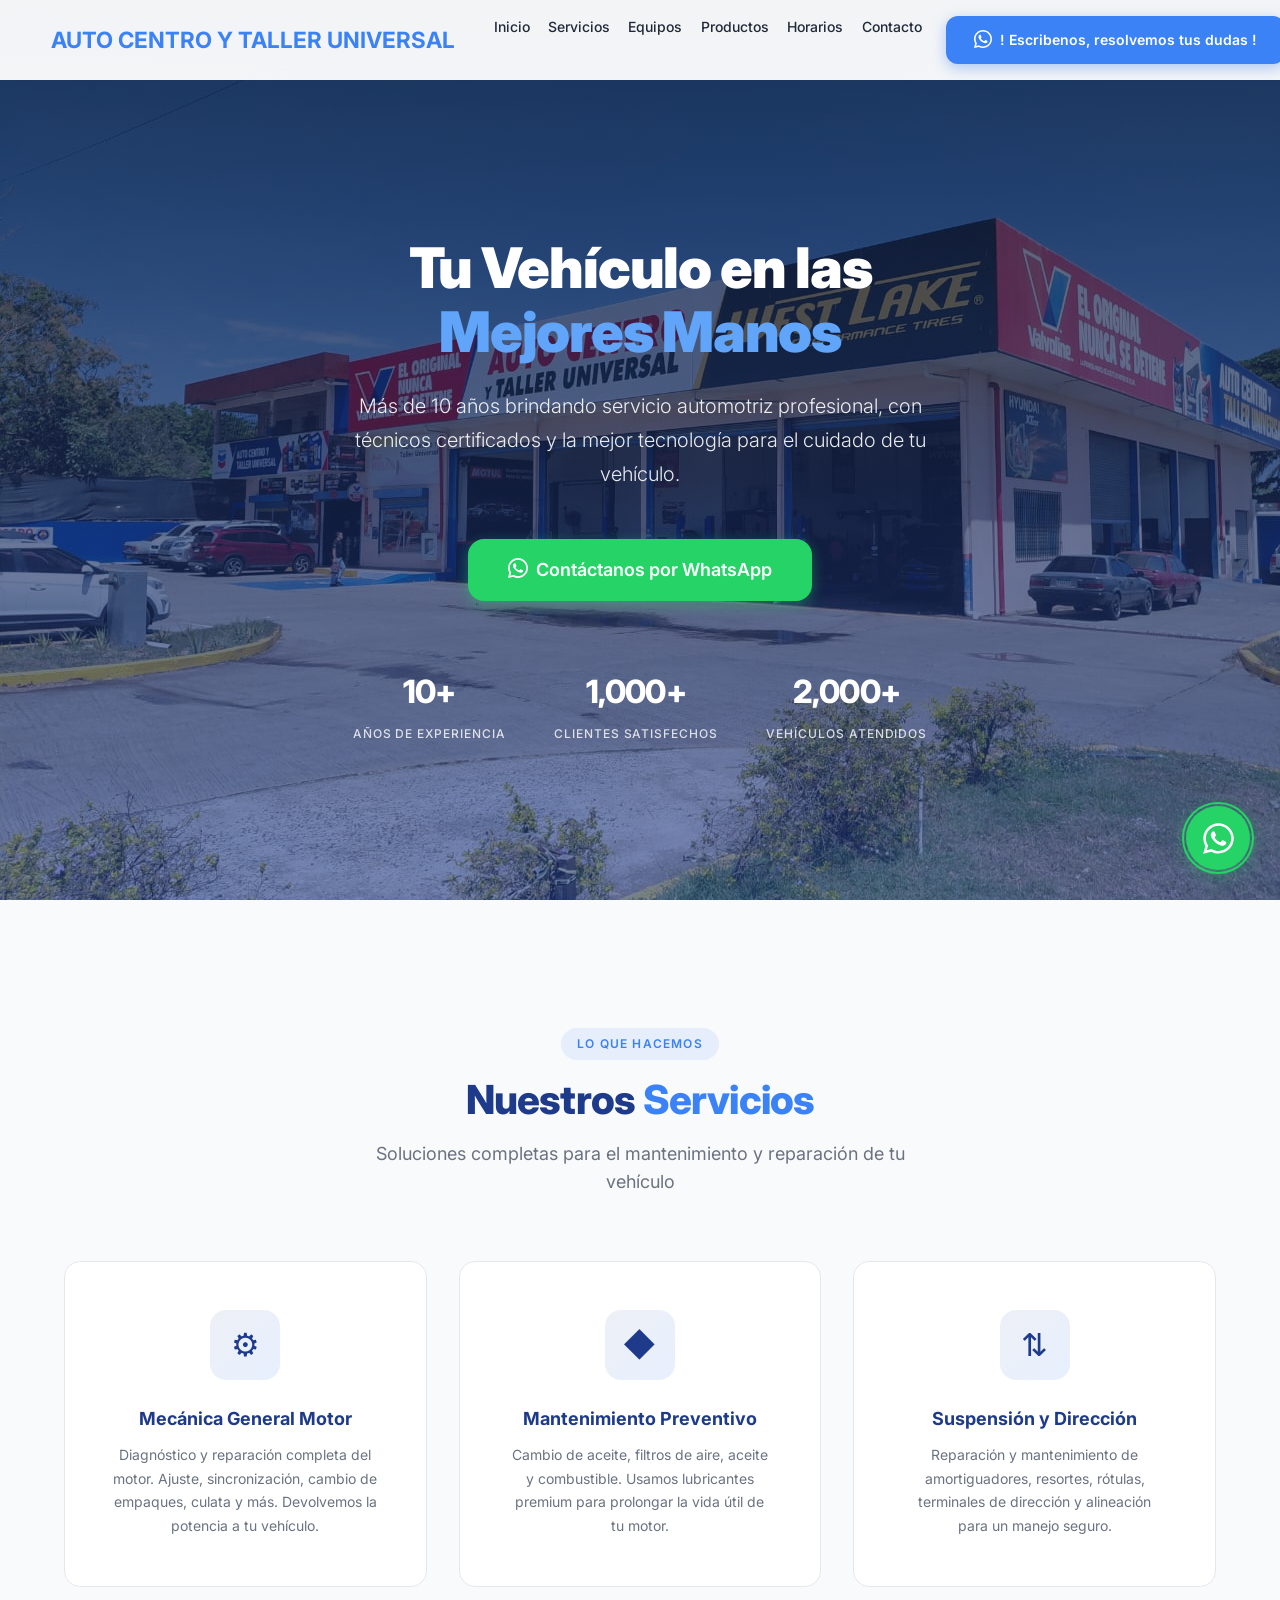
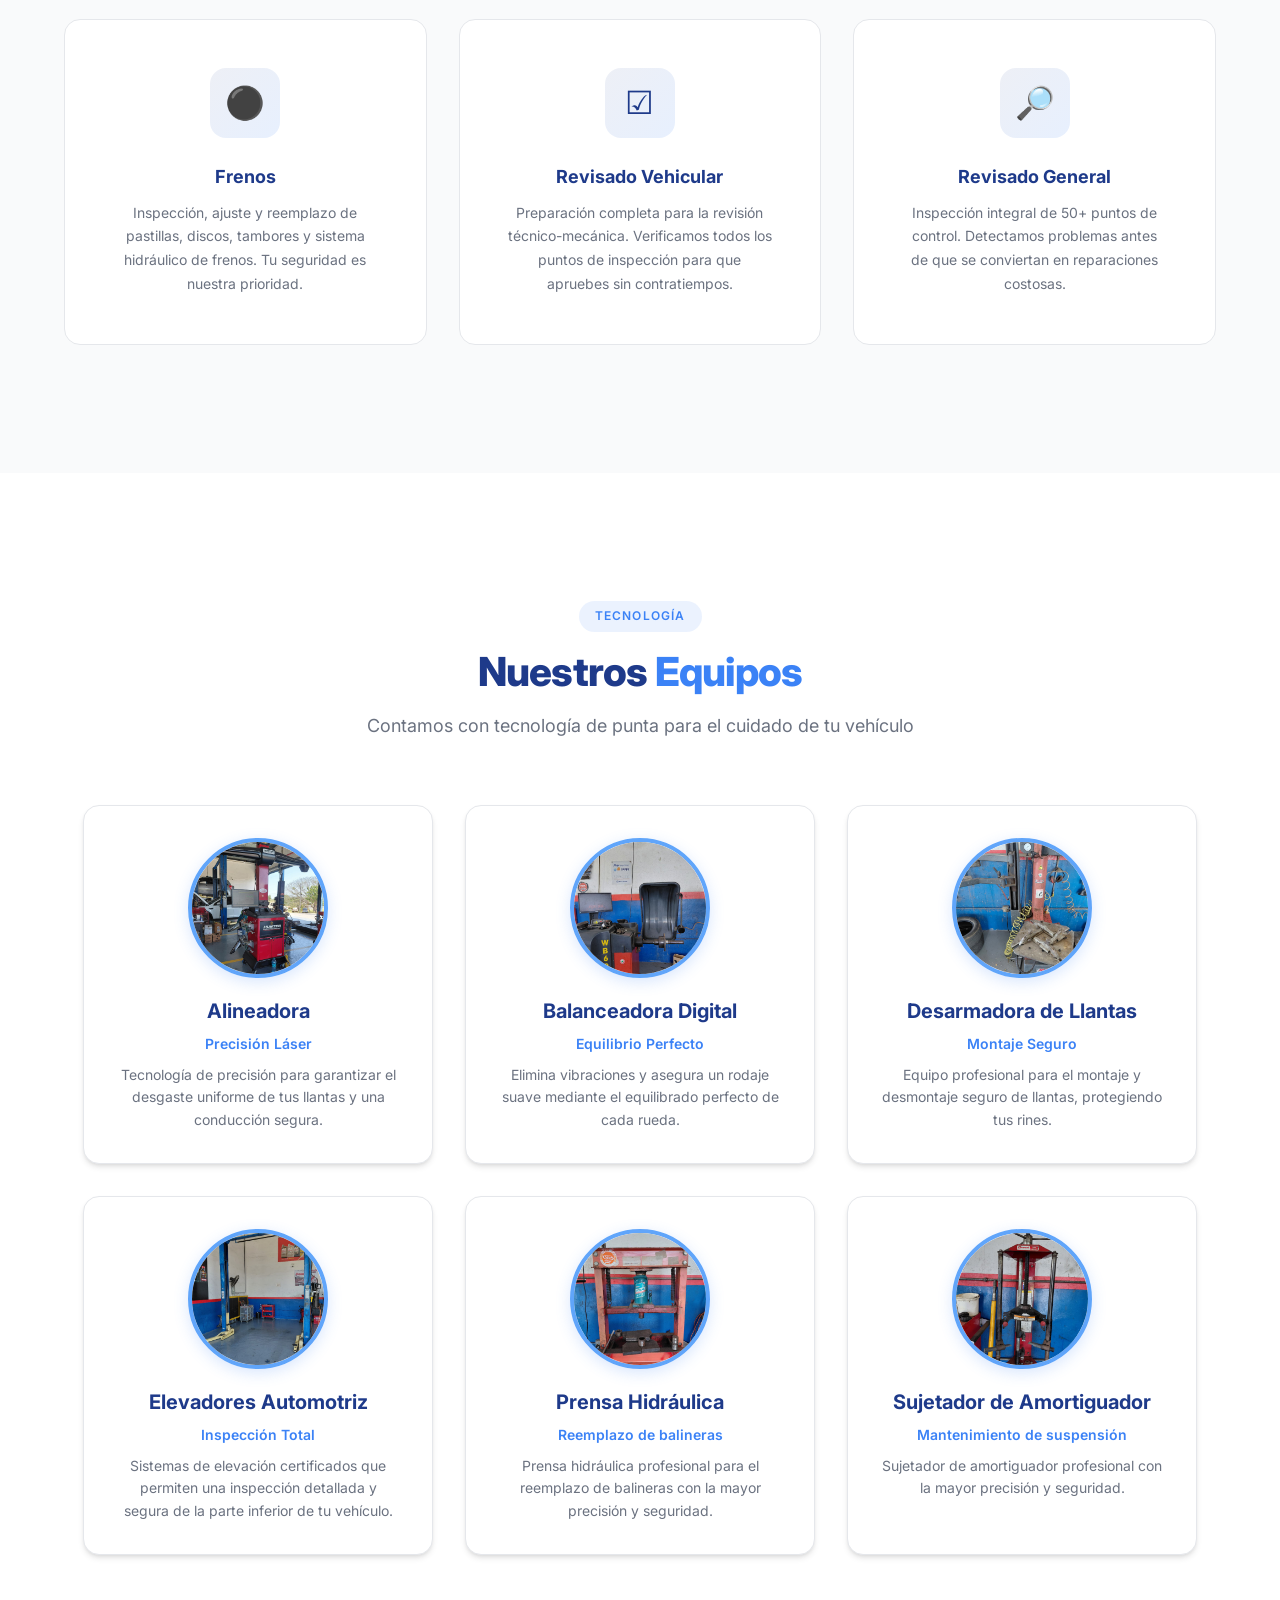
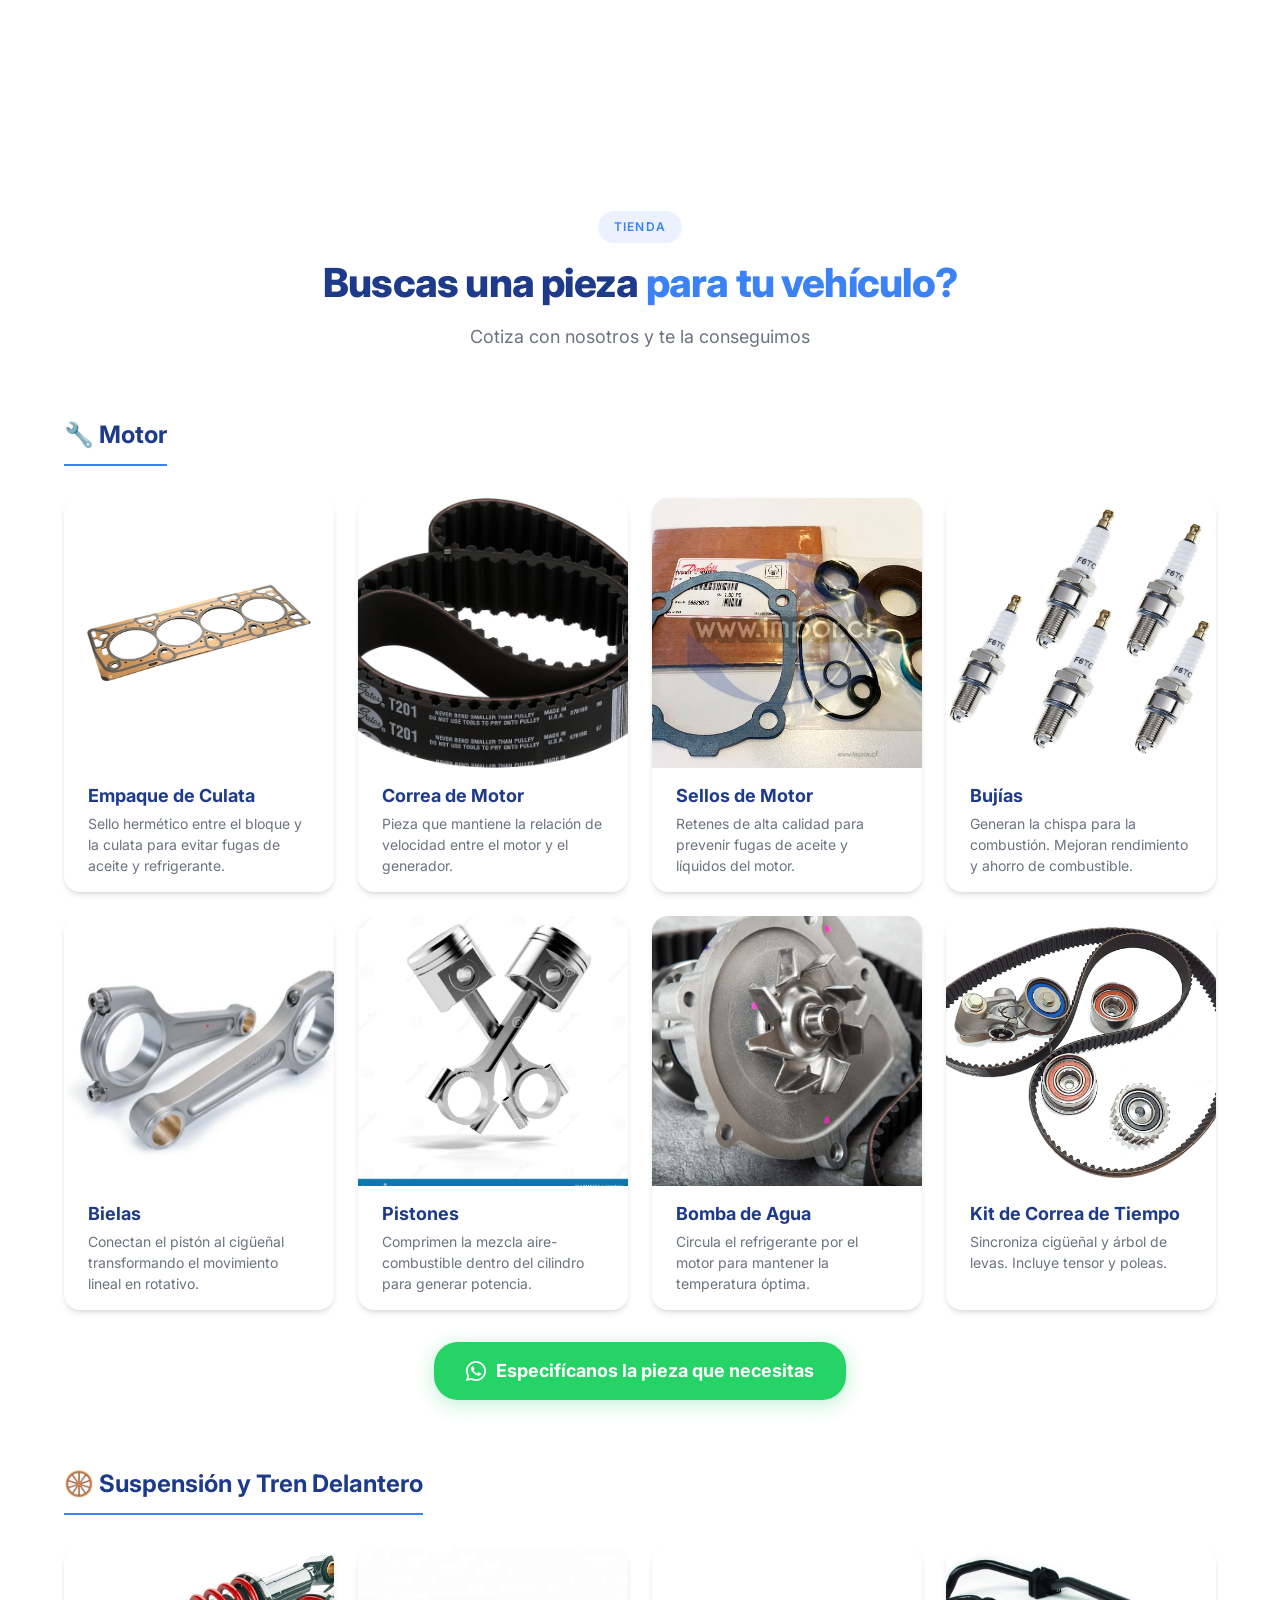
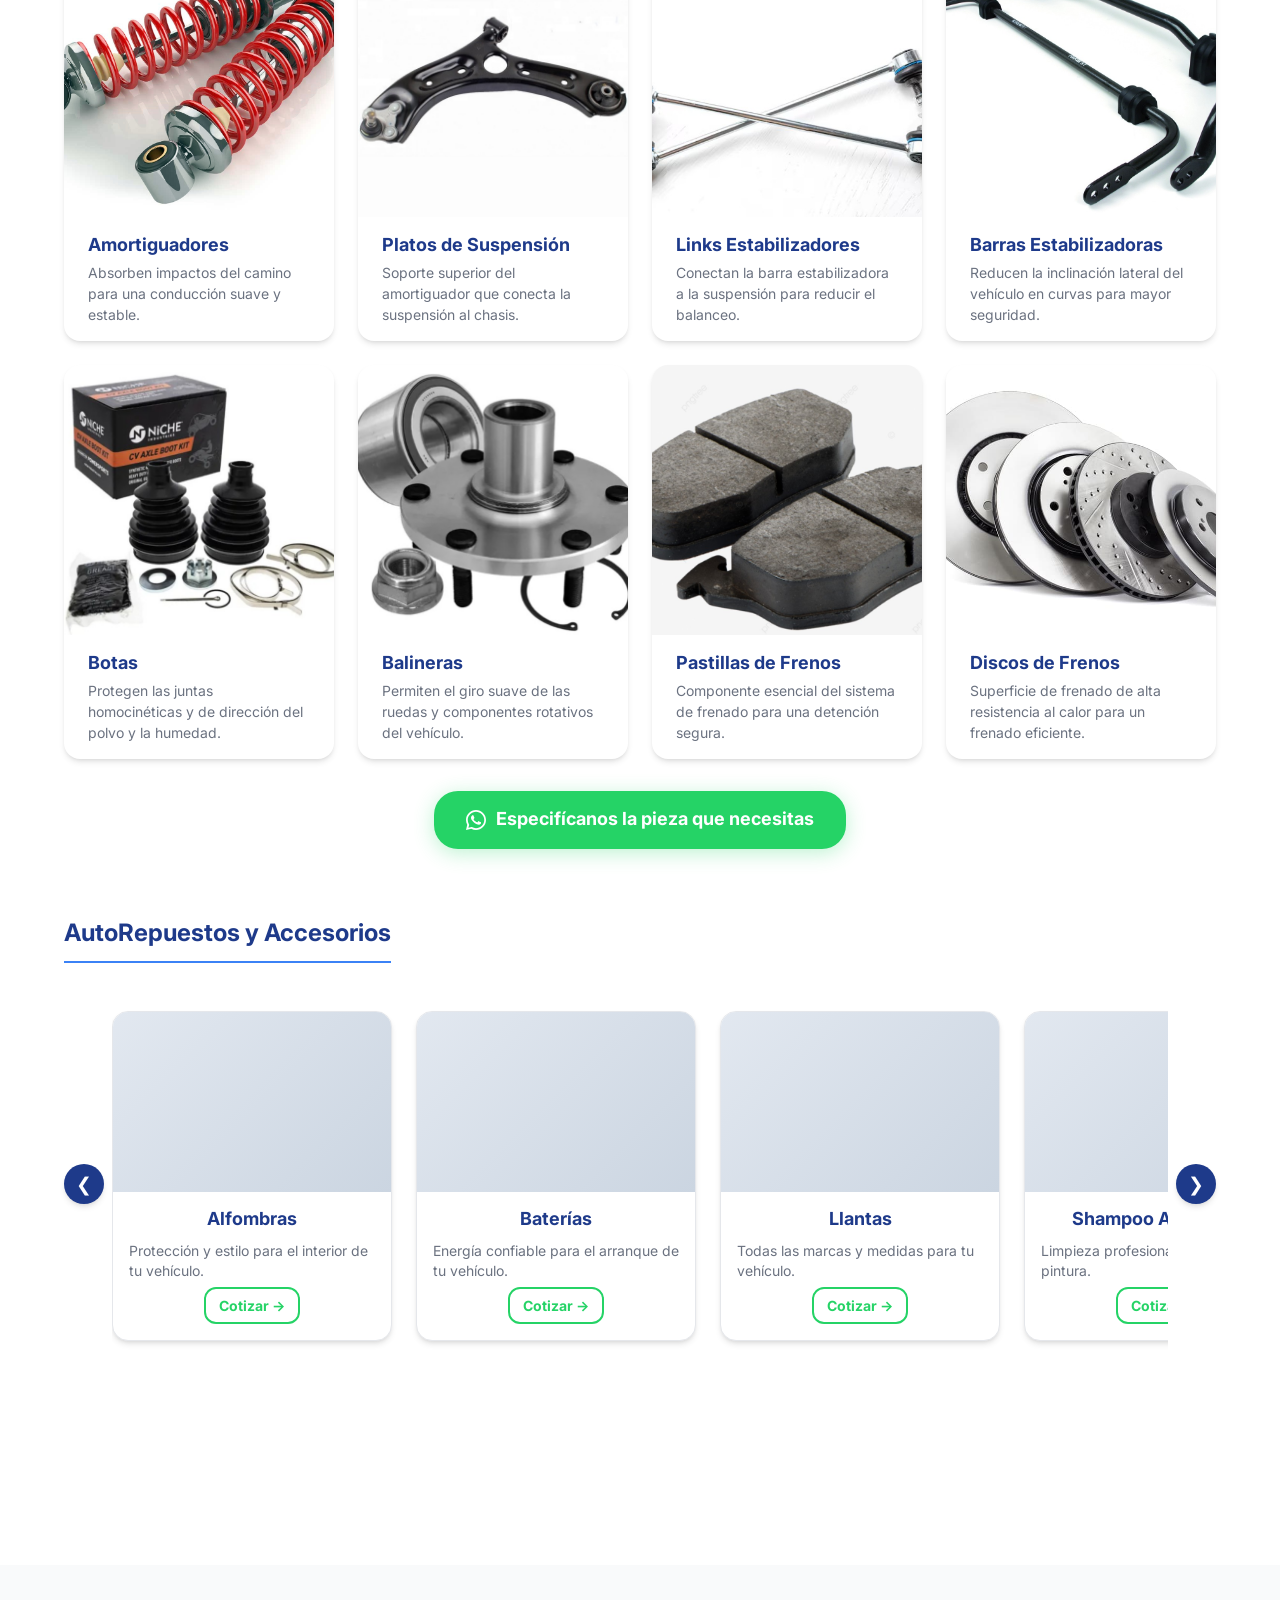
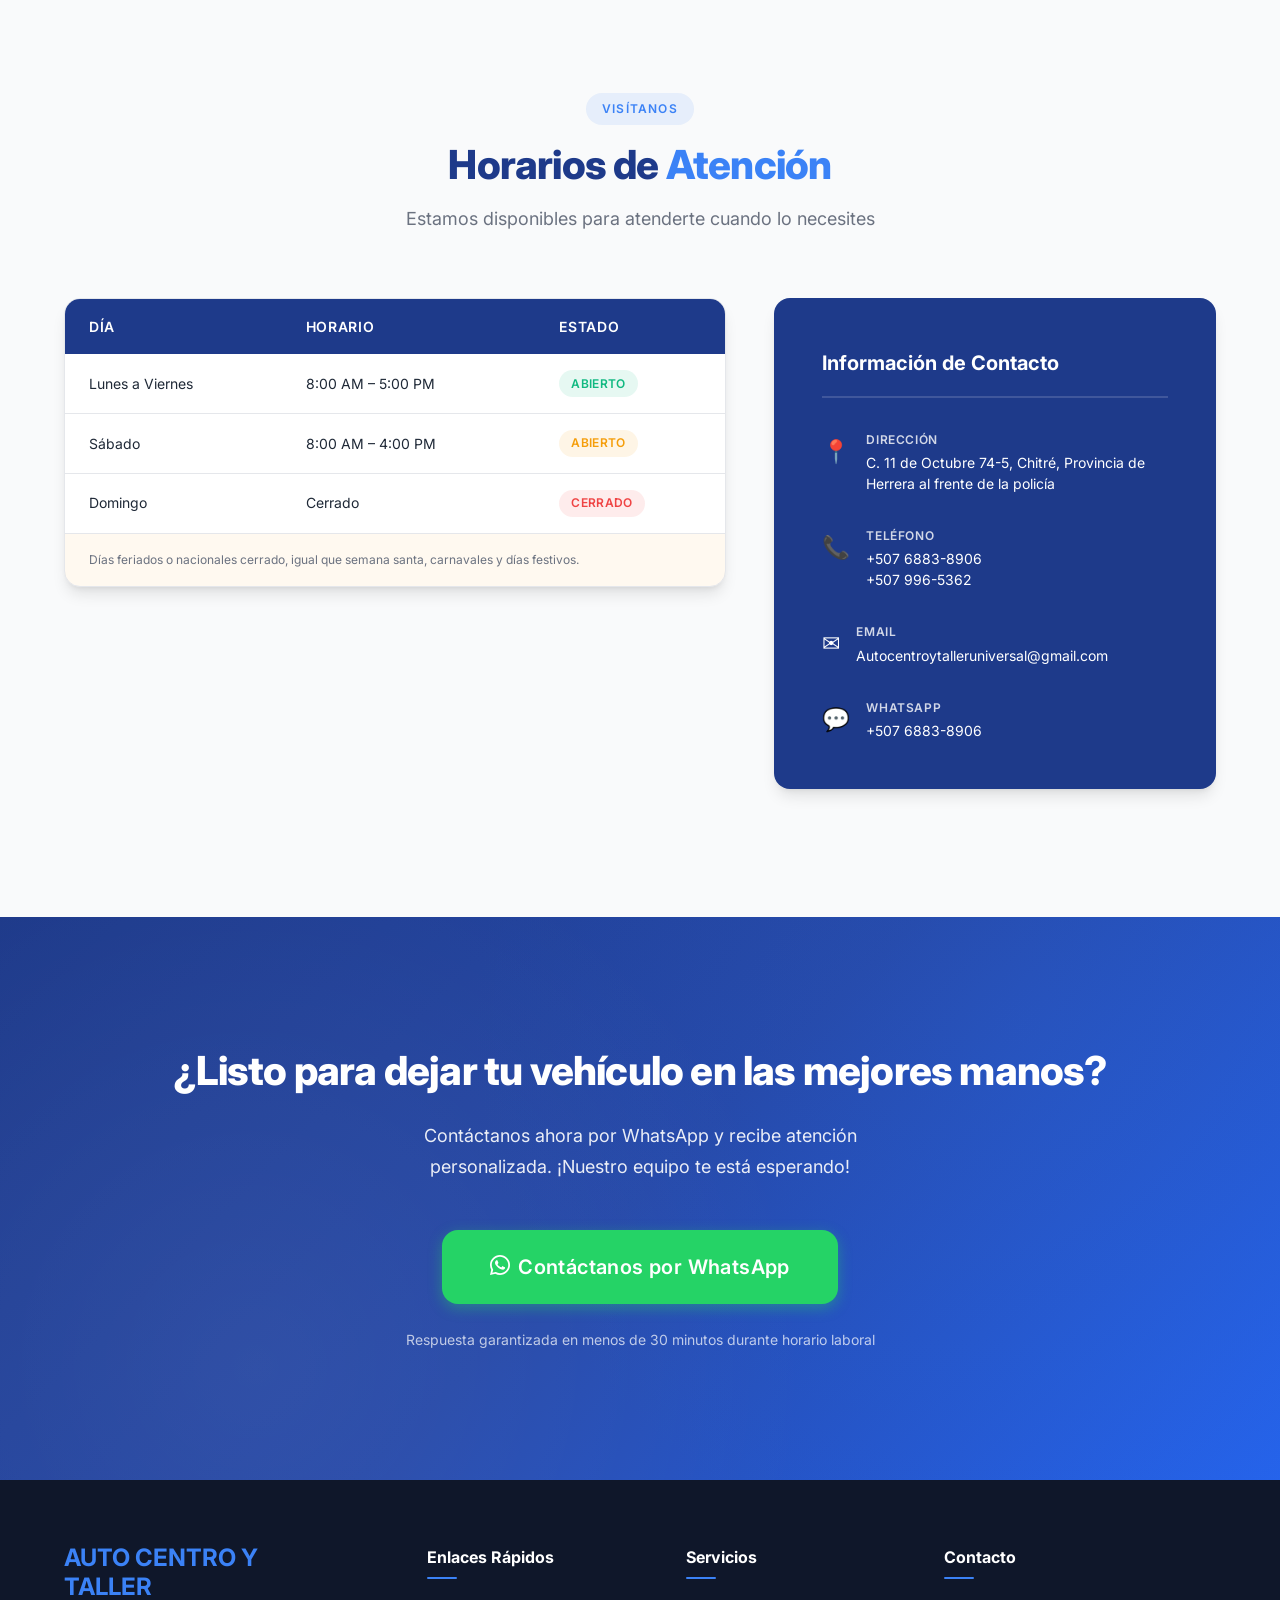
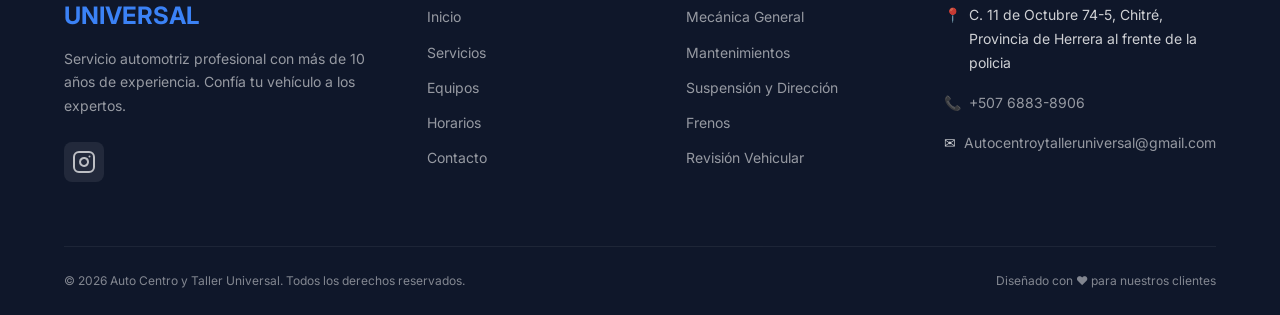
==== commit e056009c: "Add product images to Suspension section cards" ====
--- a/index.html
+++ b/index.html
@@ -517,7 +517,8 @@
                     <div class="products__grid products__grid--8">
 
                         <article class="product-card">
-                            <div class="product-card__img-wrapper product-card__img-wrapper--empty">
+                            <div class="product-card__img-wrapper">
+                                <img src="assets/images/amortiguadores.jpg" alt="Amortiguadores" loading="lazy">
                                 <div class="product-card__overlay">
                                     <a href="https://wa.me/50768838906?text=Buenos%20d%C3%ADas%2C%20quiero%20cotizar%20esta%20pieza%3A%20Amortiguadores%20para%20el%20modelo%20de%20"
                                         target="_blank" rel="noopener noreferrer" class="product-card__wa-btn">
@@ -540,7 +541,8 @@
                         </article>
 
                         <article class="product-card">
-                            <div class="product-card__img-wrapper product-card__img-wrapper--empty">
+                            <div class="product-card__img-wrapper">
+                                <img src="assets/images/plato-suspension.jpg" alt="Platos de Suspensión" loading="lazy">
                                 <div class="product-card__overlay">
                                     <a href="https://wa.me/50768838906?text=Buenos%20d%C3%ADas%2C%20quiero%20cotizar%20esta%20pieza%3A%20Platos%20de%20Suspensi%C3%B3n%20para%20el%20modelo%20de%20"
                                         target="_blank" rel="noopener noreferrer" class="product-card__wa-btn">
@@ -563,7 +565,8 @@
                         </article>
 
                         <article class="product-card">
-                            <div class="product-card__img-wrapper product-card__img-wrapper--empty">
+                            <div class="product-card__img-wrapper">
+                                <img src="assets/images/LINKS-estabilazodores.jpg" alt="Links Estabilizadores" loading="lazy">
                                 <div class="product-card__overlay">
                                     <a href="https://wa.me/50768838906?text=Buenos%20d%C3%ADas%2C%20quiero%20cotizar%20esta%20pieza%3A%20Links%20Estabilizadores%20para%20el%20modelo%20de%20"
                                         target="_blank" rel="noopener noreferrer" class="product-card__wa-btn">
@@ -587,7 +590,8 @@
                         </article>
 
                         <article class="product-card">
-                            <div class="product-card__img-wrapper product-card__img-wrapper--empty">
+                            <div class="product-card__img-wrapper">
+                                <img src="assets/images/barras-estabilazodoras.jpg" alt="Barras Estabilizadoras" loading="lazy">
                                 <div class="product-card__overlay">
                                     <a href="https://wa.me/50768838906?text=Buenos%20d%C3%ADas%2C%20quiero%20cotizar%20esta%20pieza%3A%20Barras%20Estabilizadoras%20para%20el%20modelo%20de%20"
                                         target="_blank" rel="noopener noreferrer" class="product-card__wa-btn">
@@ -611,7 +615,8 @@
                         </article>
 
                         <article class="product-card">
-                            <div class="product-card__img-wrapper product-card__img-wrapper--empty">
+                            <div class="product-card__img-wrapper">
+                                <img src="assets/images/BOTASjpg.jpg" alt="Botas" loading="lazy">
                                 <div class="product-card__overlay">
                                     <a href="https://wa.me/50768838906?text=Buenos%20d%C3%ADas%2C%20quiero%20cotizar%20esta%20pieza%3A%20Botas%20de%20Direcci%C3%B3n%20para%20el%20modelo%20de%20"
                                         target="_blank" rel="noopener noreferrer" class="product-card__wa-btn">
@@ -635,7 +640,8 @@
                         </article>
 
                         <article class="product-card">
-                            <div class="product-card__img-wrapper product-card__img-wrapper--empty">
+                            <div class="product-card__img-wrapper">
+                                <img src="assets/images/balineras.jpg" alt="Balineras" loading="lazy">
                                 <div class="product-card__overlay">
                                     <a href="https://wa.me/50768838906?text=Buenos%20d%C3%ADas%2C%20quiero%20cotizar%20esta%20pieza%3A%20Balineras%20para%20el%20modelo%20de%20"
                                         target="_blank" rel="noopener noreferrer" class="product-card__wa-btn">
@@ -659,7 +665,8 @@
                         </article>
 
                         <article class="product-card">
-                            <div class="product-card__img-wrapper product-card__img-wrapper--empty">
+                            <div class="product-card__img-wrapper">
+                                <img src="assets/images/Pastillas.jpg" alt="Pastillas de Frenos" loading="lazy">
                                 <div class="product-card__overlay">
                                     <a href="https://wa.me/50768838906?text=Buenos%20d%C3%ADas%2C%20quiero%20cotizar%20esta%20pieza%3A%20Pastillas%20de%20Frenos%20para%20el%20modelo%20de%20"
                                         target="_blank" rel="noopener noreferrer" class="product-card__wa-btn">
@@ -682,7 +689,8 @@
                         </article>
 
                         <article class="product-card">
-                            <div class="product-card__img-wrapper product-card__img-wrapper--empty">
+                            <div class="product-card__img-wrapper">
+                                <img src="assets/images/discos-de-freno-.jpg" alt="Discos de Frenos" loading="lazy">
                                 <div class="product-card__overlay">
                                     <a href="https://wa.me/50768838906?text=Buenos%20d%C3%ADas%2C%20quiero%20cotizar%20esta%20pieza%3A%20Discos%20de%20Frenos%20para%20el%20modelo%20de%20"
                                         target="_blank" rel="noopener noreferrer" class="product-card__wa-btn">
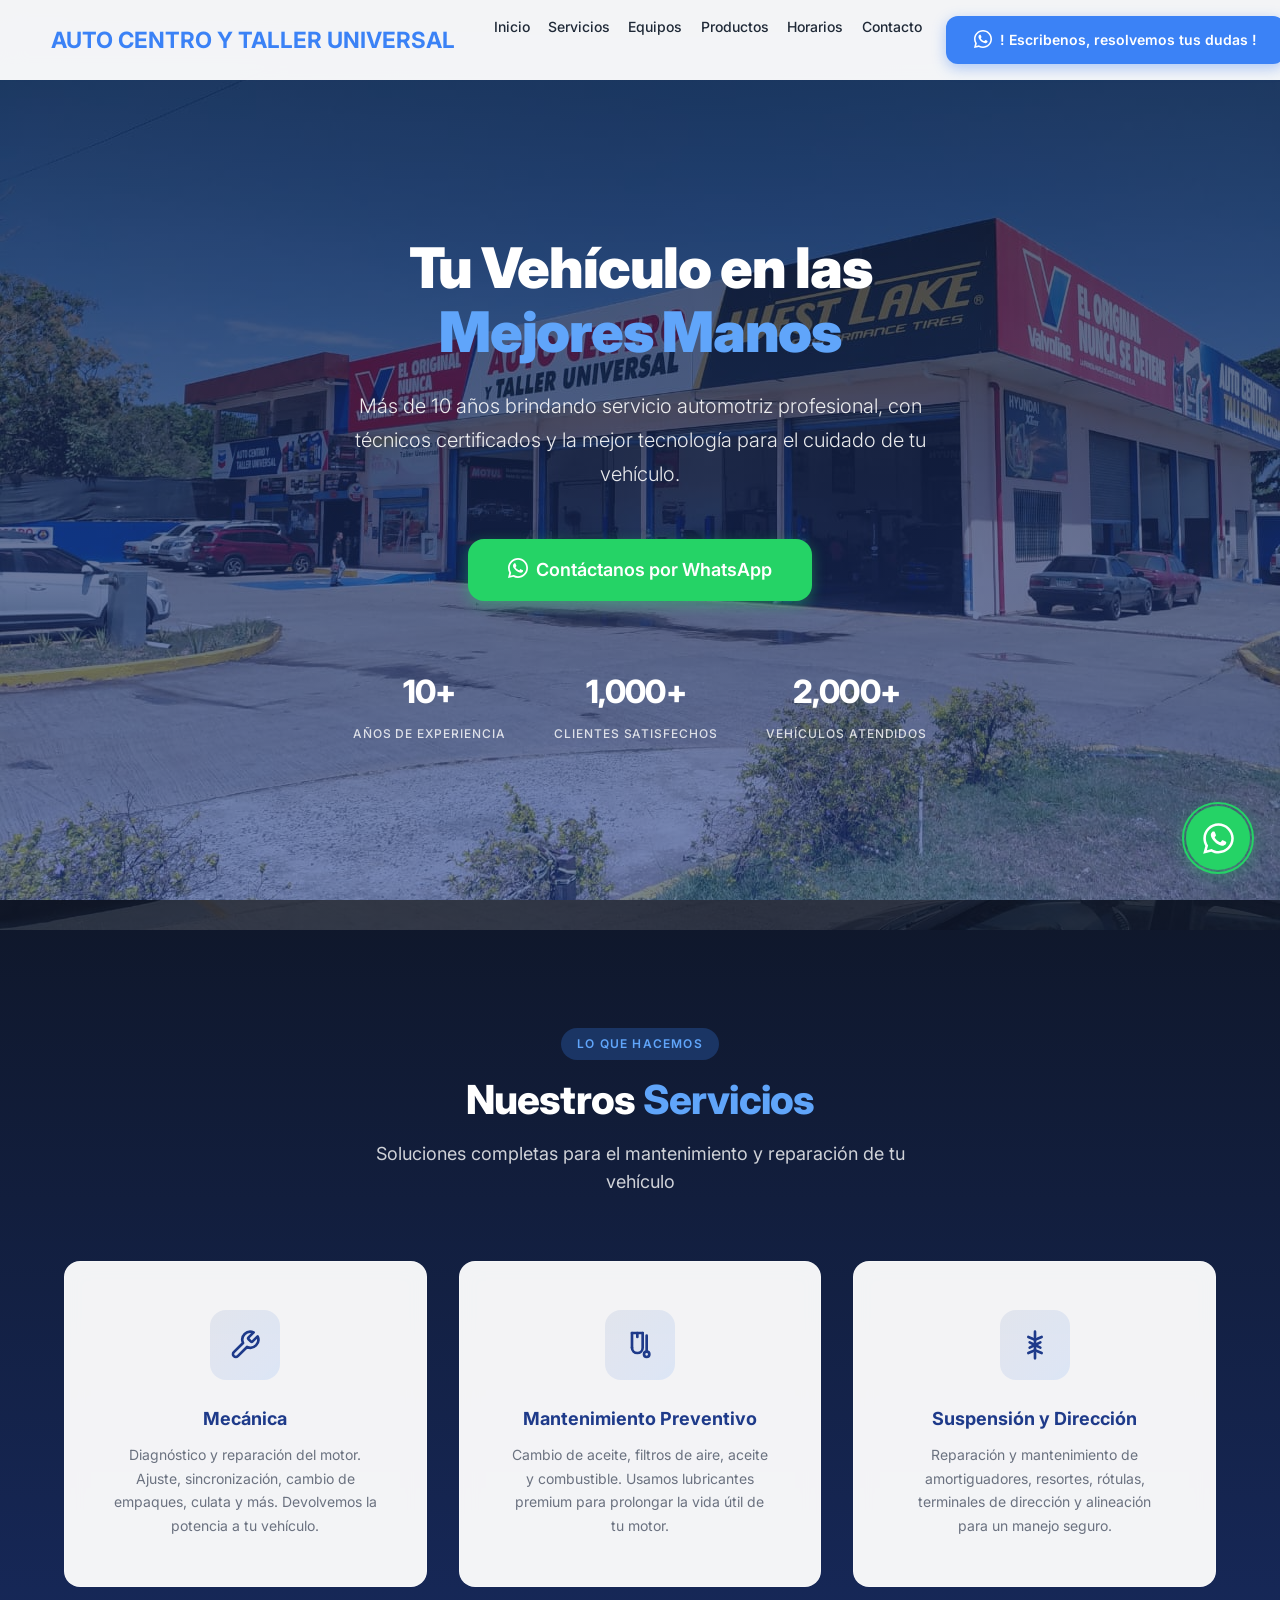
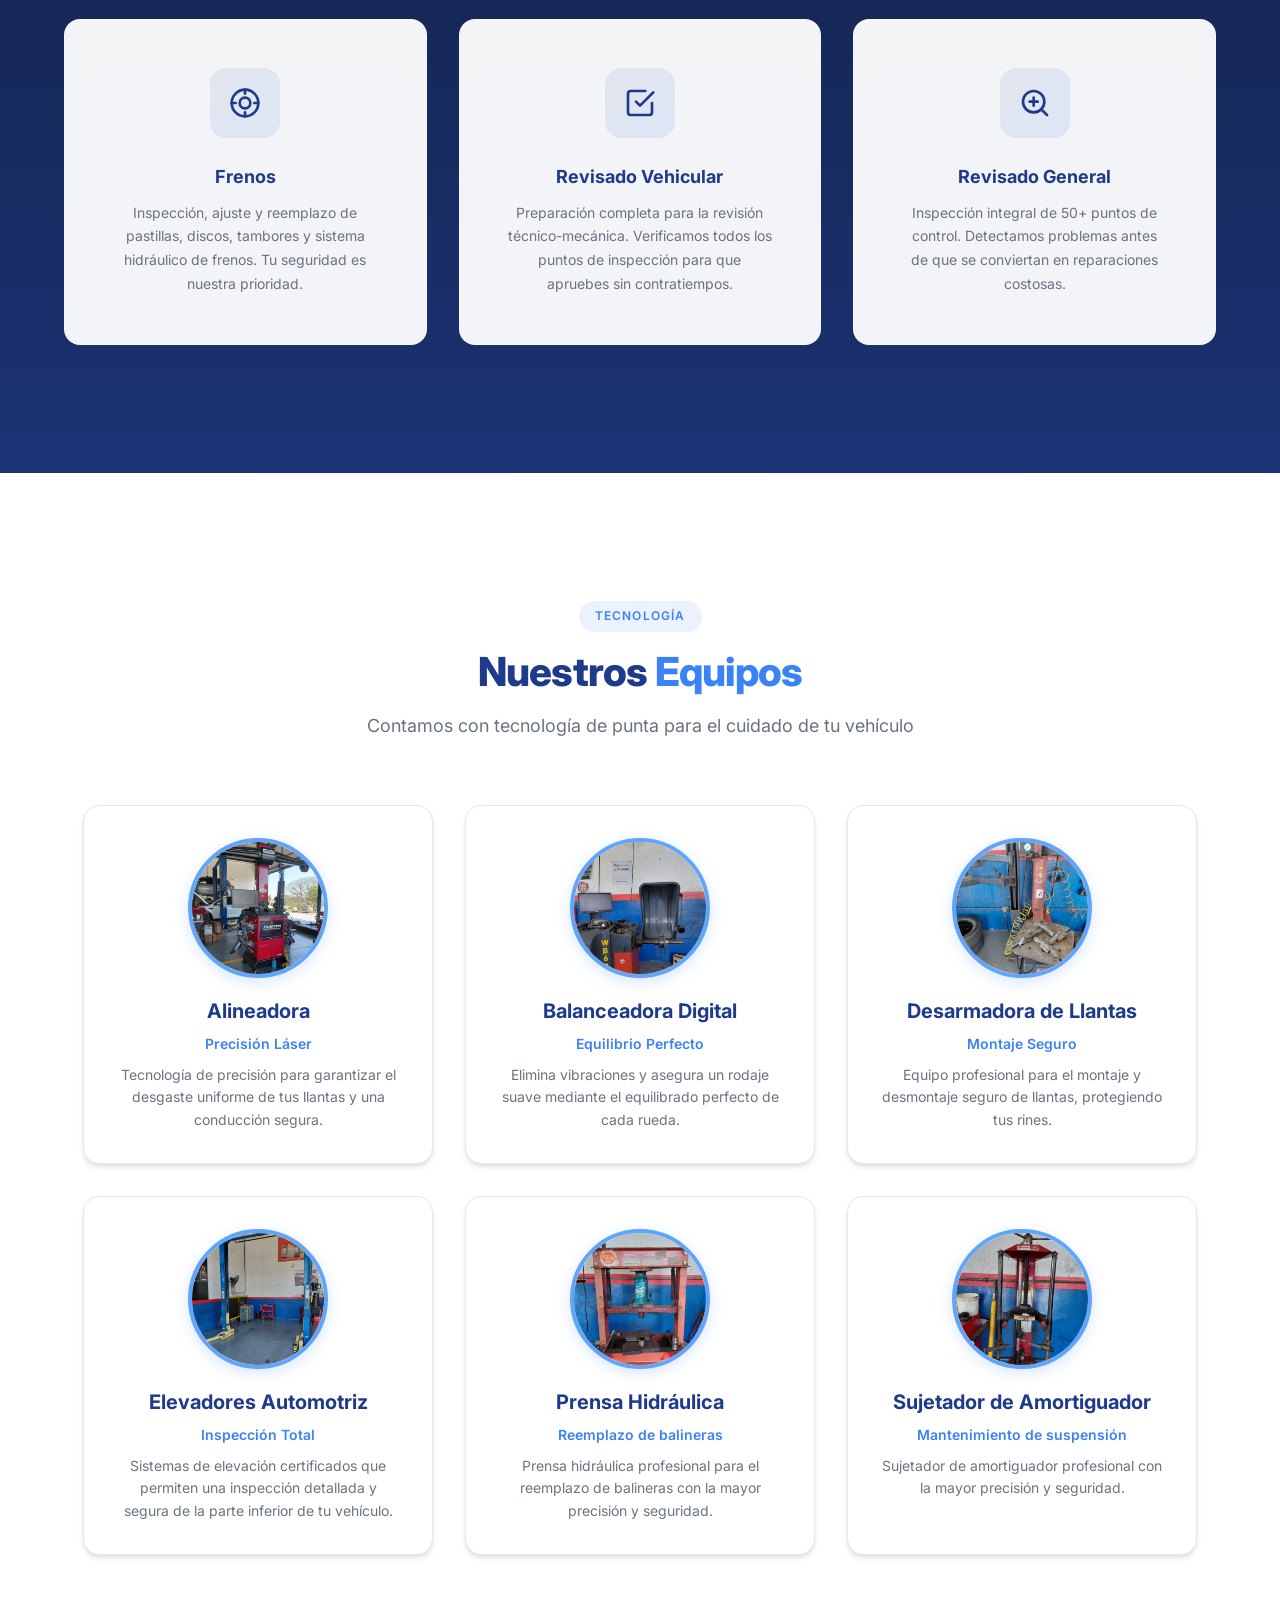
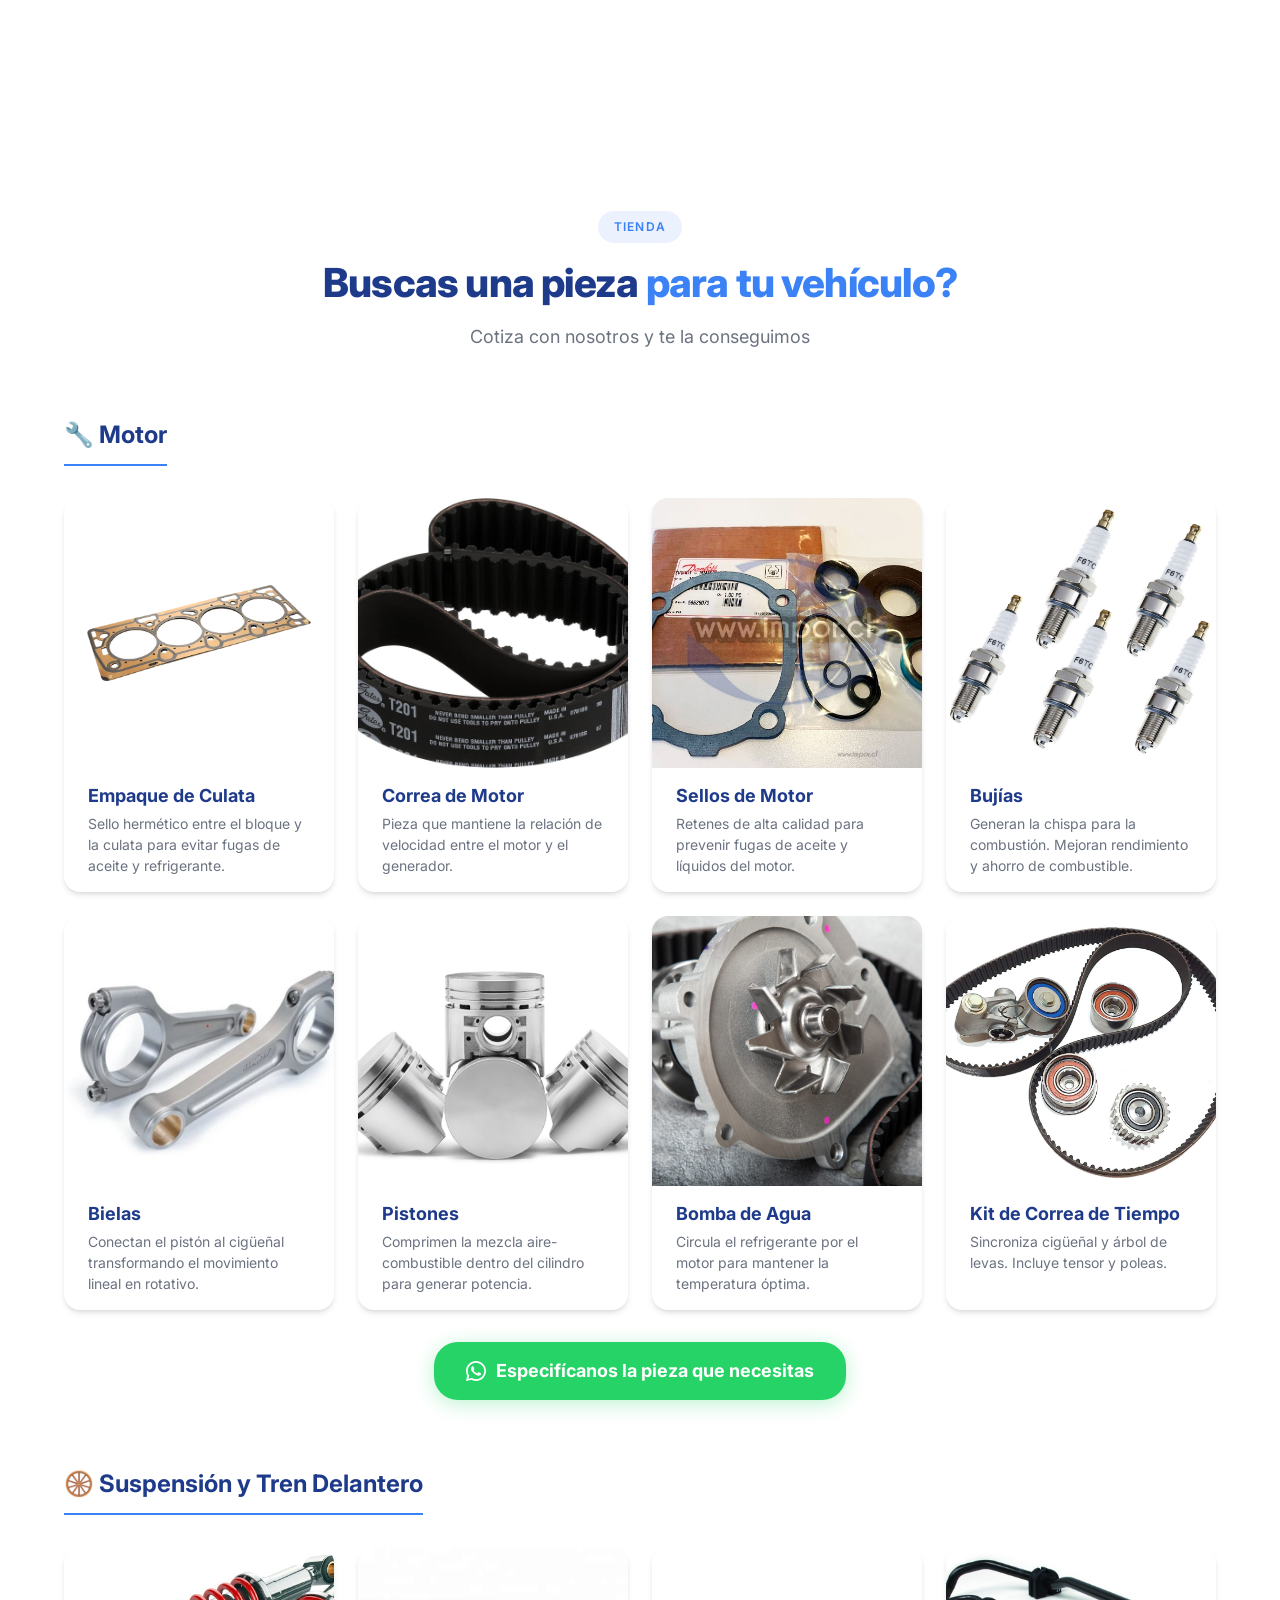
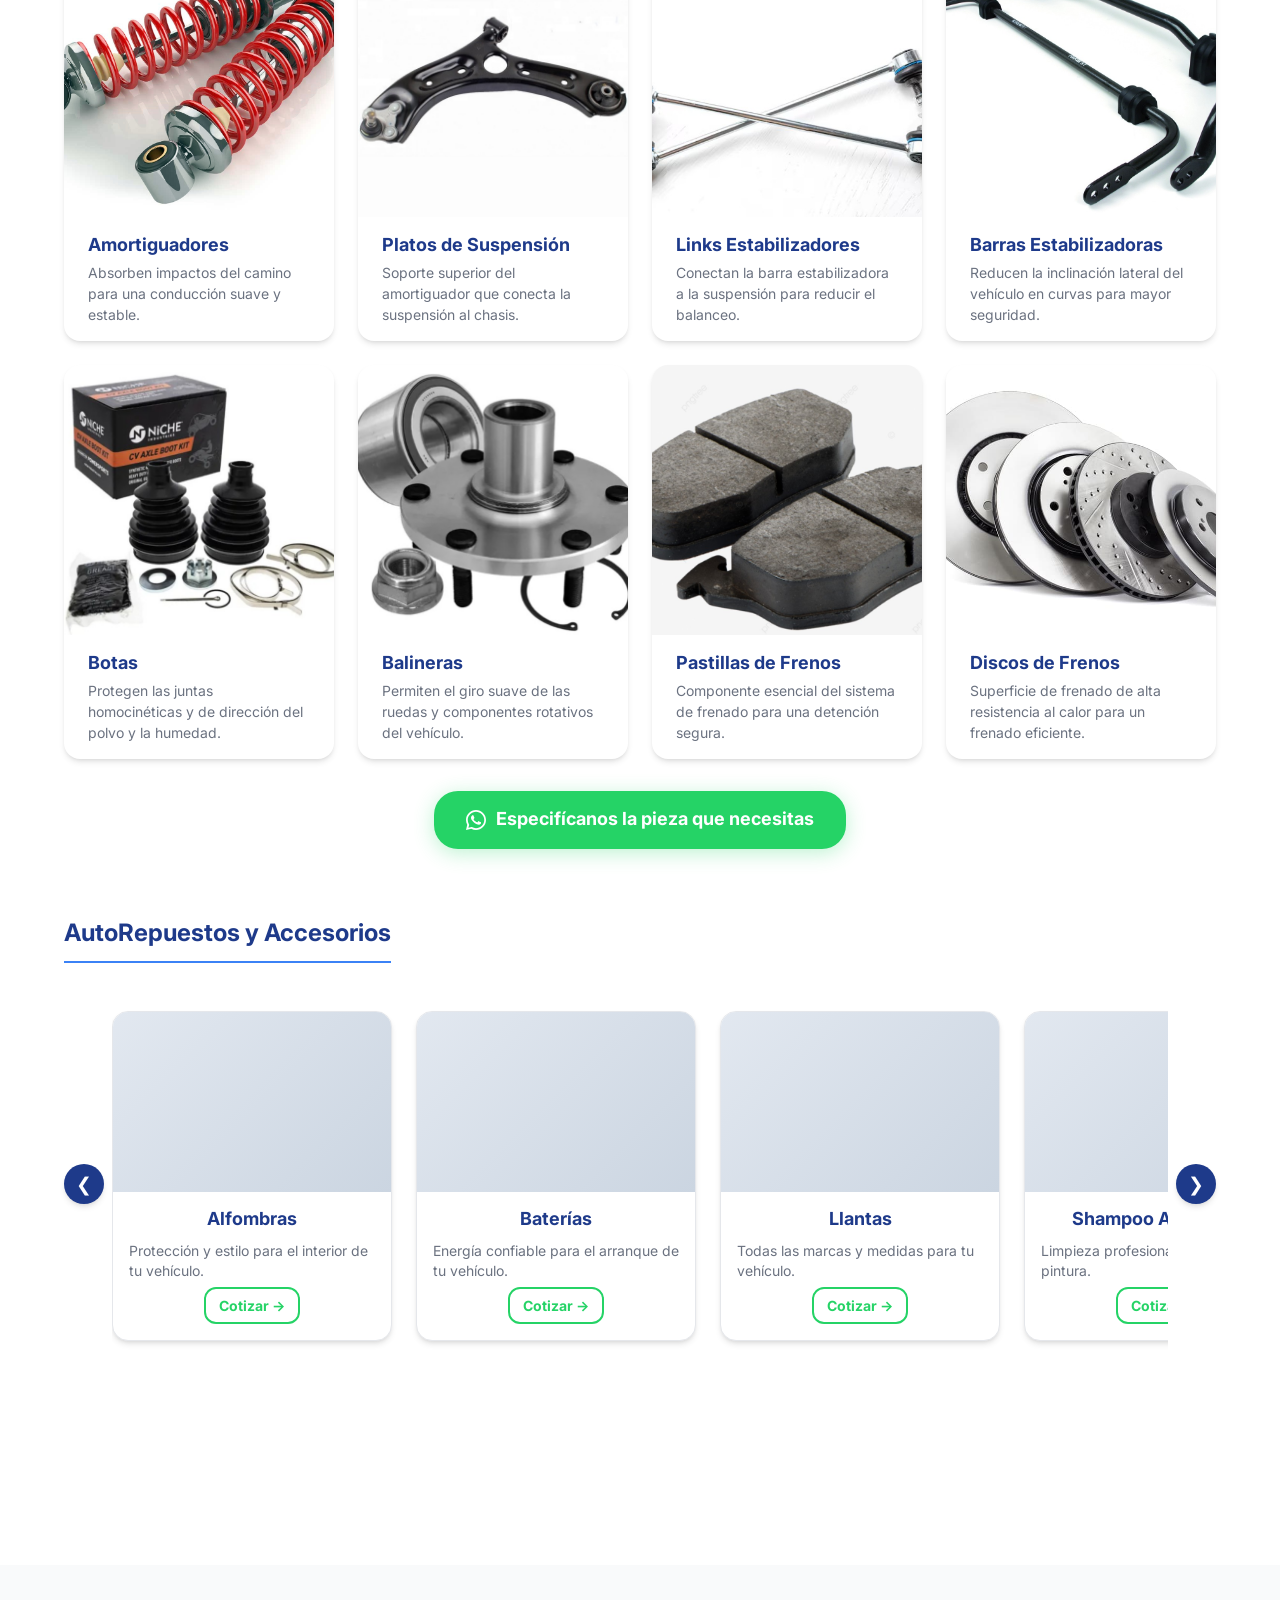
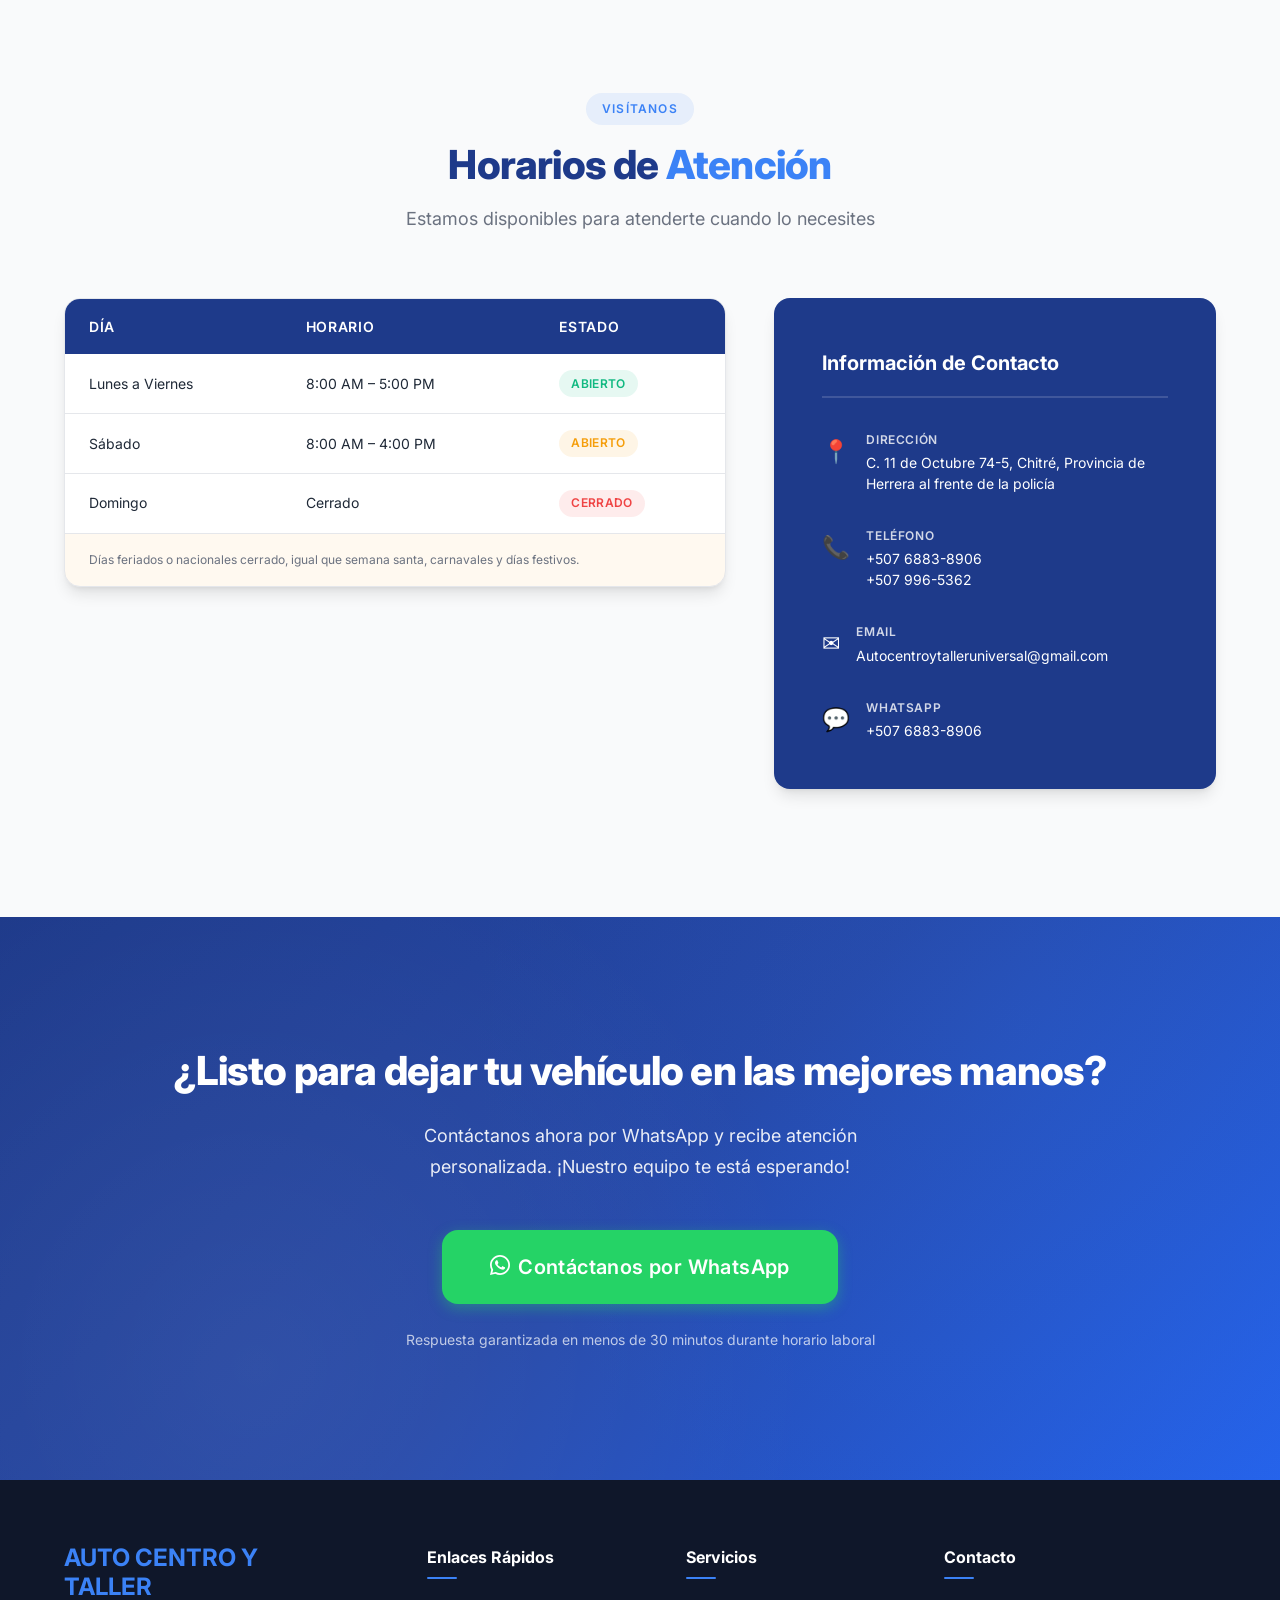
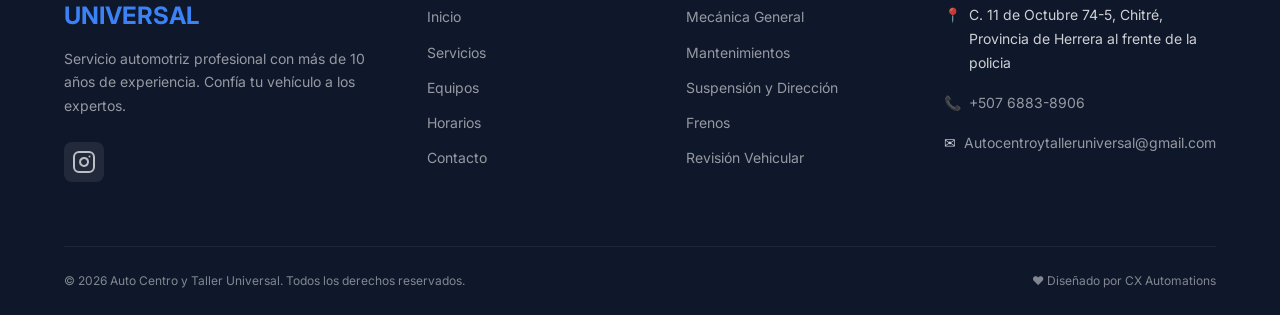
==== commit df5c21a8: "feat: actualizar seccion Servicios - iconos SVG y fondo con imagen" ====
--- a/index.html
+++ b/index.html
@@ -1,4 +1,4 @@
-<!DOCTYPE html>
+﻿<!DOCTYPE html>
 <html lang="es">
 
 <head>
@@ -131,15 +131,33 @@
                 <div class="services__grid">
                     <!-- Servicio 1: Mecánica General Motor -->
                     <article class="service-card" id="service-motor">
-                        <div class="service-card__icon">&#9881;</div>
-                        <h3 class="service-card__title">Mecánica General Motor</h3>
-                        <p class="service-card__desc">Diagnóstico y reparación completa del motor. Ajuste,
-                            sincronización, cambio de empaques, culata y más. Devolvemos la potencia a tu vehículo.</p>
+                        <div class="service-card__icon">
+                            <svg xmlns="http://www.w3.org/2000/svg" width="32" height="32" viewBox="0 0 24 24"
+                                fill="none" stroke="currentColor" stroke-width="2" stroke-linecap="round"
+                                stroke-linejoin="round">
+                                <path
+                                    d="M14.7 6.3a1 1 0 0 0 0 1.4l1.6 1.6a1 1 0 0 0 1.4 0l3.77-3.77a6 6 0 0 1-7.94 7.94l-6.91 6.91a2.12 2.12 0 0 1-3-3l6.91-6.91a6 6 0 0 1 7.94-7.94l-3.76 3.76z" />
+                            </svg>
+                        </div>
+                        <h3 class="service-card__title">Mecánica</h3>
+                        <p class="service-card__desc">Diagnóstico y reparación del motor. Ajuste, sincronización, cambio
+                            de empaques, culata y más. Devolvemos la potencia a tu vehículo.</p>
                     </article>
 
                     <!-- Servicio 2: Lubricantes y Filtración -->
                     <article class="service-card" id="service-lubricantes">
-                        <div class="service-card__icon">&#9670;</div>
+                        <div class="service-card__icon">
+                            <svg xmlns="http://www.w3.org/2000/svg" width="32" height="32" viewBox="0 0 24 24"
+                                fill="none" stroke="currentColor" stroke-width="2" stroke-linecap="round"
+                                stroke-linejoin="round">
+                                <path d="M6 3v11" />
+                                <path d="M6 14a4 4 0 0 0 4 4h0a4 4 0 0 0 4-4V3" />
+                                <path d="M10 3v3" />
+                                <path d="M6 3h8" />
+                                <circle cx="17" cy="19" r="2" />
+                                <path d="M17 17V5" />
+                            </svg>
+                        </div>
                         <h3 class="service-card__title">Mantenimiento Preventivo</h3>
                         <p class="service-card__desc">Cambio de aceite, filtros de aire, aceite y combustible. Usamos
                             lubricantes premium para prolongar la vida útil de tu motor.</p>
@@ -147,7 +165,18 @@
 
                     <!-- Servicio 3: Suspensión y Dirección -->
                     <article class="service-card" id="service-suspension">
-                        <div class="service-card__icon">&#8645;</div>
+                        <div class="service-card__icon">
+                            <svg xmlns="http://www.w3.org/2000/svg" width="32" height="32" viewBox="0 0 24 24"
+                                fill="none" stroke="currentColor" stroke-width="2" stroke-linecap="round"
+                                stroke-linejoin="round">
+                                <path d="M12 2v4M12 18v4" />
+                                <path d="M7 6l5 2 5-2" />
+                                <path d="M7 18l5-2 5 2" />
+                                <line x1="12" y1="8" x2="12" y2="16" />
+                                <path d="M8 10l4 2 4-2" />
+                                <path d="M8 14l4-2 4 2" />
+                            </svg>
+                        </div>
                         <h3 class="service-card__title">Suspensión y Dirección</h3>
                         <p class="service-card__desc">Reparación y mantenimiento de amortiguadores, resortes, rótulas,
                             terminales de dirección y alineación para un manejo seguro.</p>
@@ -155,7 +184,18 @@
 
                     <!-- Servicio 4: Frenos -->
                     <article class="service-card" id="service-frenos">
-                        <div class="service-card__icon">&#9899;</div>
+                        <div class="service-card__icon">
+                            <svg xmlns="http://www.w3.org/2000/svg" width="32" height="32" viewBox="0 0 24 24"
+                                fill="none" stroke="currentColor" stroke-width="2" stroke-linecap="round"
+                                stroke-linejoin="round">
+                                <circle cx="12" cy="12" r="10" />
+                                <circle cx="12" cy="12" r="4" />
+                                <line x1="12" y1="2" x2="12" y2="5" />
+                                <line x1="12" y1="19" x2="12" y2="22" />
+                                <line x1="2" y1="12" x2="5" y2="12" />
+                                <line x1="19" y1="12" x2="22" y2="12" />
+                            </svg>
+                        </div>
                         <h3 class="service-card__title">Frenos</h3>
                         <p class="service-card__desc">Inspección, ajuste y reemplazo de pastillas, discos, tambores y
                             sistema hidráulico de frenos. Tu seguridad es nuestra prioridad.</p>
@@ -164,7 +204,14 @@
 
                     <!-- Servicio 6: Revisión Vehicular -->
                     <article class="service-card" id="service-revision">
-                        <div class="service-card__icon">&#9745;</div>
+                        <div class="service-card__icon">
+                            <svg xmlns="http://www.w3.org/2000/svg" width="32" height="32" viewBox="0 0 24 24"
+                                fill="none" stroke="currentColor" stroke-width="2" stroke-linecap="round"
+                                stroke-linejoin="round">
+                                <path d="M9 11l3 3L22 4" />
+                                <path d="M21 12v7a2 2 0 0 1-2 2H5a2 2 0 0 1-2-2V5a2 2 0 0 1 2-2h11" />
+                            </svg>
+                        </div>
                         <h3 class="service-card__title">Revisado Vehicular</h3>
                         <p class="service-card__desc">Preparación completa para la revisión técnico-mecánica.
                             Verificamos todos los puntos de inspección para que apruebes sin contratiempos.</p>
@@ -172,7 +219,16 @@
 
                     <!-- Servicio 7: Revisado General -->
                     <article class="service-card" id="service-revisado">
-                        <div class="service-card__icon">&#128270;</div>
+                        <div class="service-card__icon">
+                            <svg xmlns="http://www.w3.org/2000/svg" width="32" height="32" viewBox="0 0 24 24"
+                                fill="none" stroke="currentColor" stroke-width="2" stroke-linecap="round"
+                                stroke-linejoin="round">
+                                <circle cx="11" cy="11" r="8" />
+                                <line x1="21" y1="21" x2="16.65" y2="16.65" />
+                                <line x1="8" y1="11" x2="14" y2="11" />
+                                <line x1="11" y1="8" x2="11" y2="14" />
+                            </svg>
+                        </div>
                         <h3 class="service-card__title">Revisado General</h3>
                         <p class="service-card__desc">Inspección integral de 50+ puntos de control. Detectamos problemas
                             antes de que se conviertan en reparaciones costosas.</p>
@@ -423,7 +479,7 @@
 
                         <article class="product-card">
                             <div class="product-card__img-wrapper">
-                                <img src="assets/images/Pistones.jpg" alt="Pistones" loading="lazy">
+                                <img src="assets/images/PistonesFinal.jpg" alt="Pistones" loading="lazy">
                                 <div class="product-card__overlay">
                                     <a href="https://wa.me/50768838906?text=Buenos%20d%C3%ADas%2C%20quiero%20cotizar%20esta%20pieza%3A%20Pistones%20para%20el%20modelo%20de%20"
                                         target="_blank" rel="noopener noreferrer" class="product-card__wa-btn">
@@ -473,7 +529,8 @@
 
                         <article class="product-card">
                             <div class="product-card__img-wrapper">
-                                <img src="assets/images/Kit-correa-de-tiempo.jpg" alt="Kit de Correa de Tiempo" loading="lazy">
+                                <img src="assets/images/Kit-correa-de-tiempo.jpg" alt="Kit de Correa de Tiempo"
+                                    loading="lazy">
                                 <div class="product-card__overlay">
                                     <a href="https://wa.me/50768838906?text=Buenos%20d%C3%ADas%2C%20quiero%20cotizar%20esta%20pieza%3A%20Kit%20de%20Correa%20de%20Tiempo%20para%20el%20modelo%20de%20"
                                         target="_blank" rel="noopener noreferrer" class="product-card__wa-btn">
@@ -566,7 +623,8 @@
 
                         <article class="product-card">
                             <div class="product-card__img-wrapper">
-                                <img src="assets/images/LINKS-estabilazodores.jpg" alt="Links Estabilizadores" loading="lazy">
+                                <img src="assets/images/LINKS-estabilazodores.jpg" alt="Links Estabilizadores"
+                                    loading="lazy">
                                 <div class="product-card__overlay">
                                     <a href="https://wa.me/50768838906?text=Buenos%20d%C3%ADas%2C%20quiero%20cotizar%20esta%20pieza%3A%20Links%20Estabilizadores%20para%20el%20modelo%20de%20"
                                         target="_blank" rel="noopener noreferrer" class="product-card__wa-btn">
@@ -591,7 +649,8 @@
 
                         <article class="product-card">
                             <div class="product-card__img-wrapper">
-                                <img src="assets/images/barras-estabilazodoras.jpg" alt="Barras Estabilizadoras" loading="lazy">
+                                <img src="assets/images/barras-estabilazodoras.jpg" alt="Barras Estabilizadoras"
+                                    loading="lazy">
                                 <div class="product-card__overlay">
                                     <a href="https://wa.me/50768838906?text=Buenos%20d%C3%ADas%2C%20quiero%20cotizar%20esta%20pieza%3A%20Barras%20Estabilizadoras%20para%20el%20modelo%20de%20"
                                         target="_blank" rel="noopener noreferrer" class="product-card__wa-btn">
@@ -1048,7 +1107,7 @@
             <div class="footer__bottom">
                 <p>&copy; <span id="currentYear"></span> Auto Centro y Taller Universal. Todos los derechos reservados.
                 </p>
-                <p>Diseñado con &#10084; para nuestros clientes</p>
+                <p> &#10084; Diseñado por CX Automations</p>
             </div>
         </div>
     </footer>
--- a/styles.css
+++ b/styles.css
@@ -116,6 +116,10 @@
     overflow-x: hidden;
 }
 
+html {
+    overflow-x: hidden;
+}
+
 img {
     max-width: 100%;
     height: auto;
@@ -678,6 +682,33 @@
 /* ============================================
    SERVICES SECTION
    ============================================ */
+
+/* ⚠️ IMAGEN DE FONDO: Cambia la URL de la imagen aquí */
+.services.section--alt {
+    position: relative;
+    background:
+        linear-gradient(to bottom, rgba(15, 23, 42, 0.82), rgba(30, 58, 138, 0.78)),
+        url('assets/images/local3.jpeg') center/cover no-repeat fixed;
+    background-color: var(--color-bg-dark);
+}
+
+.services .section__tag {
+    background: rgba(59, 130, 246, 0.25);
+    color: var(--color-accent-light);
+}
+
+.services .section__title {
+    color: var(--color-secondary);
+}
+
+.services .section__title .text-accent {
+    color: var(--color-accent-light);
+}
+
+.services .section__subtitle {
+    color: rgba(255, 255, 255, 0.8);
+}
+
 .services__grid {
     display: grid;
     grid-template-columns: repeat(auto-fill, minmax(280px, 1fr));
@@ -685,12 +716,13 @@
 }
 
 .service-card {
-    background: var(--color-secondary);
+    background: rgba(255, 255, 255, 0.95);
+    backdrop-filter: blur(10px);
     border-radius: var(--radius-xl);
     padding: var(--spacing-2xl);
     text-align: center;
     transition: all var(--transition-slow);
-    border: 1px solid var(--color-border);
+    border: 1px solid rgba(255, 255, 255, 0.3);
     position: relative;
     overflow: hidden;
 }
@@ -710,8 +742,9 @@
 
 .service-card:hover {
     transform: translateY(-8px);
-    box-shadow: var(--shadow-xl);
+    box-shadow: 0 20px 40px rgba(0, 0, 0, 0.3);
     border-color: transparent;
+    background: rgba(255, 255, 255, 1);
 }
 
 .service-card:hover::before {
@@ -730,6 +763,11 @@
     color: var(--color-primary);
     border-radius: var(--radius-xl);
     transition: all var(--transition-base);
+}
+
+.service-card__icon svg {
+    width: 32px;
+    height: 32px;
 }
 
 .service-card:hover .service-card__icon {
@@ -1650,6 +1688,19 @@
     .footer__grid {
         grid-template-columns: 1fr 1fr;
         gap: var(--spacing-2xl);
+    }
+
+    .products__grid,
+    .products__grid--8 {
+        grid-template-columns: repeat(2, 1fr);
+    }
+
+    .carousel-card {
+        flex: 0 0 240px;
+    }
+
+    .carousel-card__img {
+        height: 150px;
     }
 }
 
@@ -1718,11 +1769,14 @@
     .hero__stats {
         flex-direction: column;
         gap: var(--spacing-lg);
+        align-items: center;
     }
 
     .hero__stat {
         flex-direction: row;
         gap: var(--spacing-md);
+        justify-content: center;
+        text-align: center;
     }
 
     .hero__stat-number {
@@ -1751,6 +1805,29 @@
         gap: var(--spacing-sm);
         text-align: center;
     }
+
+    .products__grid,
+    .products__grid--8 {
+        grid-template-columns: repeat(2, 1fr);
+        gap: var(--spacing-md);
+    }
+
+    .carousel-wrapper {
+        padding: 0 2.5rem;
+    }
+
+    .carousel-card {
+        flex: 0 0 220px;
+    }
+
+    .carousel-card__img {
+        height: 130px;
+    }
+
+    .btn--cta-section {
+        font-size: var(--font-size-sm);
+        padding: 0.7rem 1.5rem;
+    }
 }
 
 
@@ -1763,10 +1840,16 @@
     }
 
     .logo__text {
-        font-size: 0.9rem;
-        max-width: 150px;
+        font-size: 0.85rem;
+        max-width: 180px;
         white-space: normal;
         /* Allow wrapping on mobile */
+    }
+
+    .header__logo .logo__text {
+        white-space: normal;
+        font-size: 0.85rem;
+        max-width: 180px;
     }
 
     .logo__icon {
@@ -1817,6 +1900,41 @@
     /* Schedule table responsive */
     .schedule__table-wrapper {
         overflow-x: auto;
+    }
+
+    .products__grid,
+    .products__grid--8 {
+        grid-template-columns: 1fr;
+        gap: var(--spacing-md);
+    }
+
+    .products__subtitle {
+        font-size: var(--font-size-lg);
+    }
+
+    .carousel-wrapper {
+        padding: 0 2rem;
+    }
+
+    .carousel-card {
+        flex: 0 0 200px;
+    }
+
+    .carousel-card__img {
+        height: 120px;
+    }
+
+    .carousel-btn {
+        width: 32px;
+        height: 32px;
+        font-size: 1rem;
+    }
+
+    .btn--cta-section {
+        font-size: var(--font-size-xs);
+        padding: 0.6rem 1.2rem;
+        width: 100%;
+        justify-content: center;
     }
 }
 
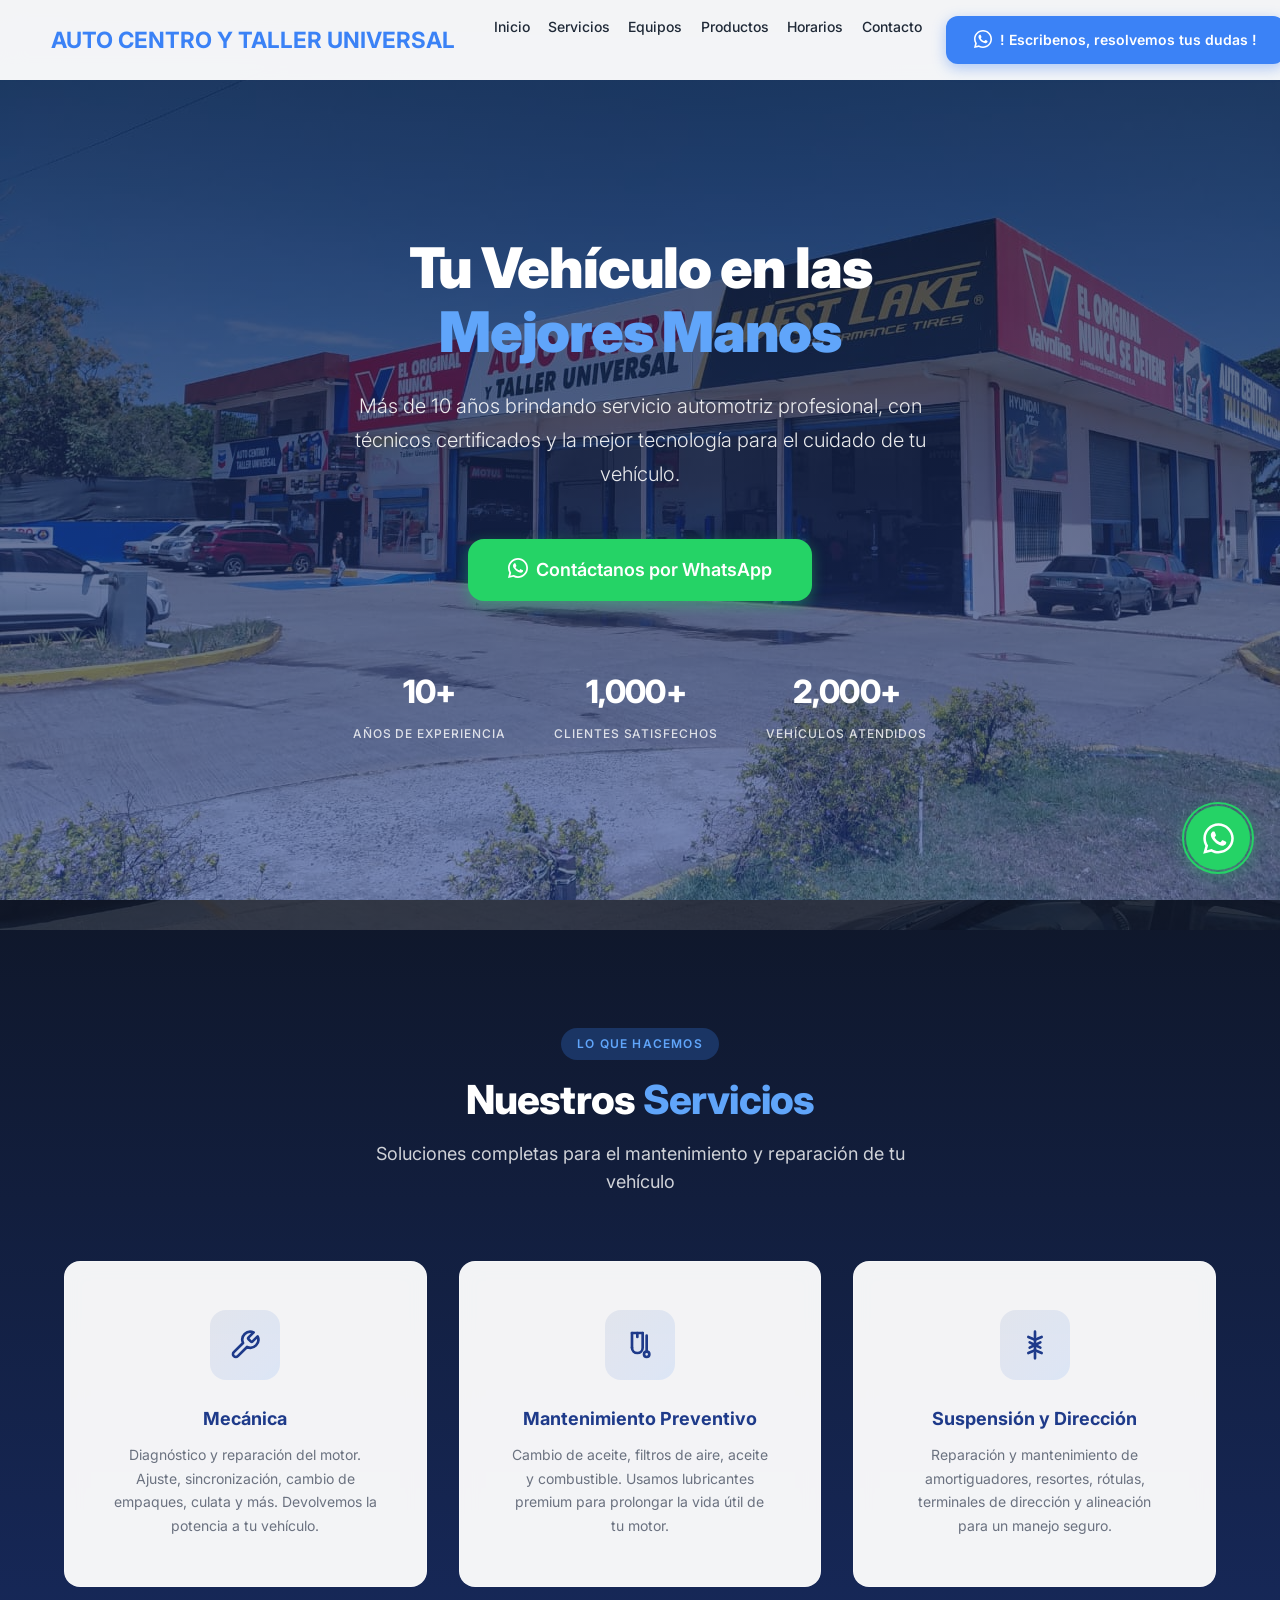
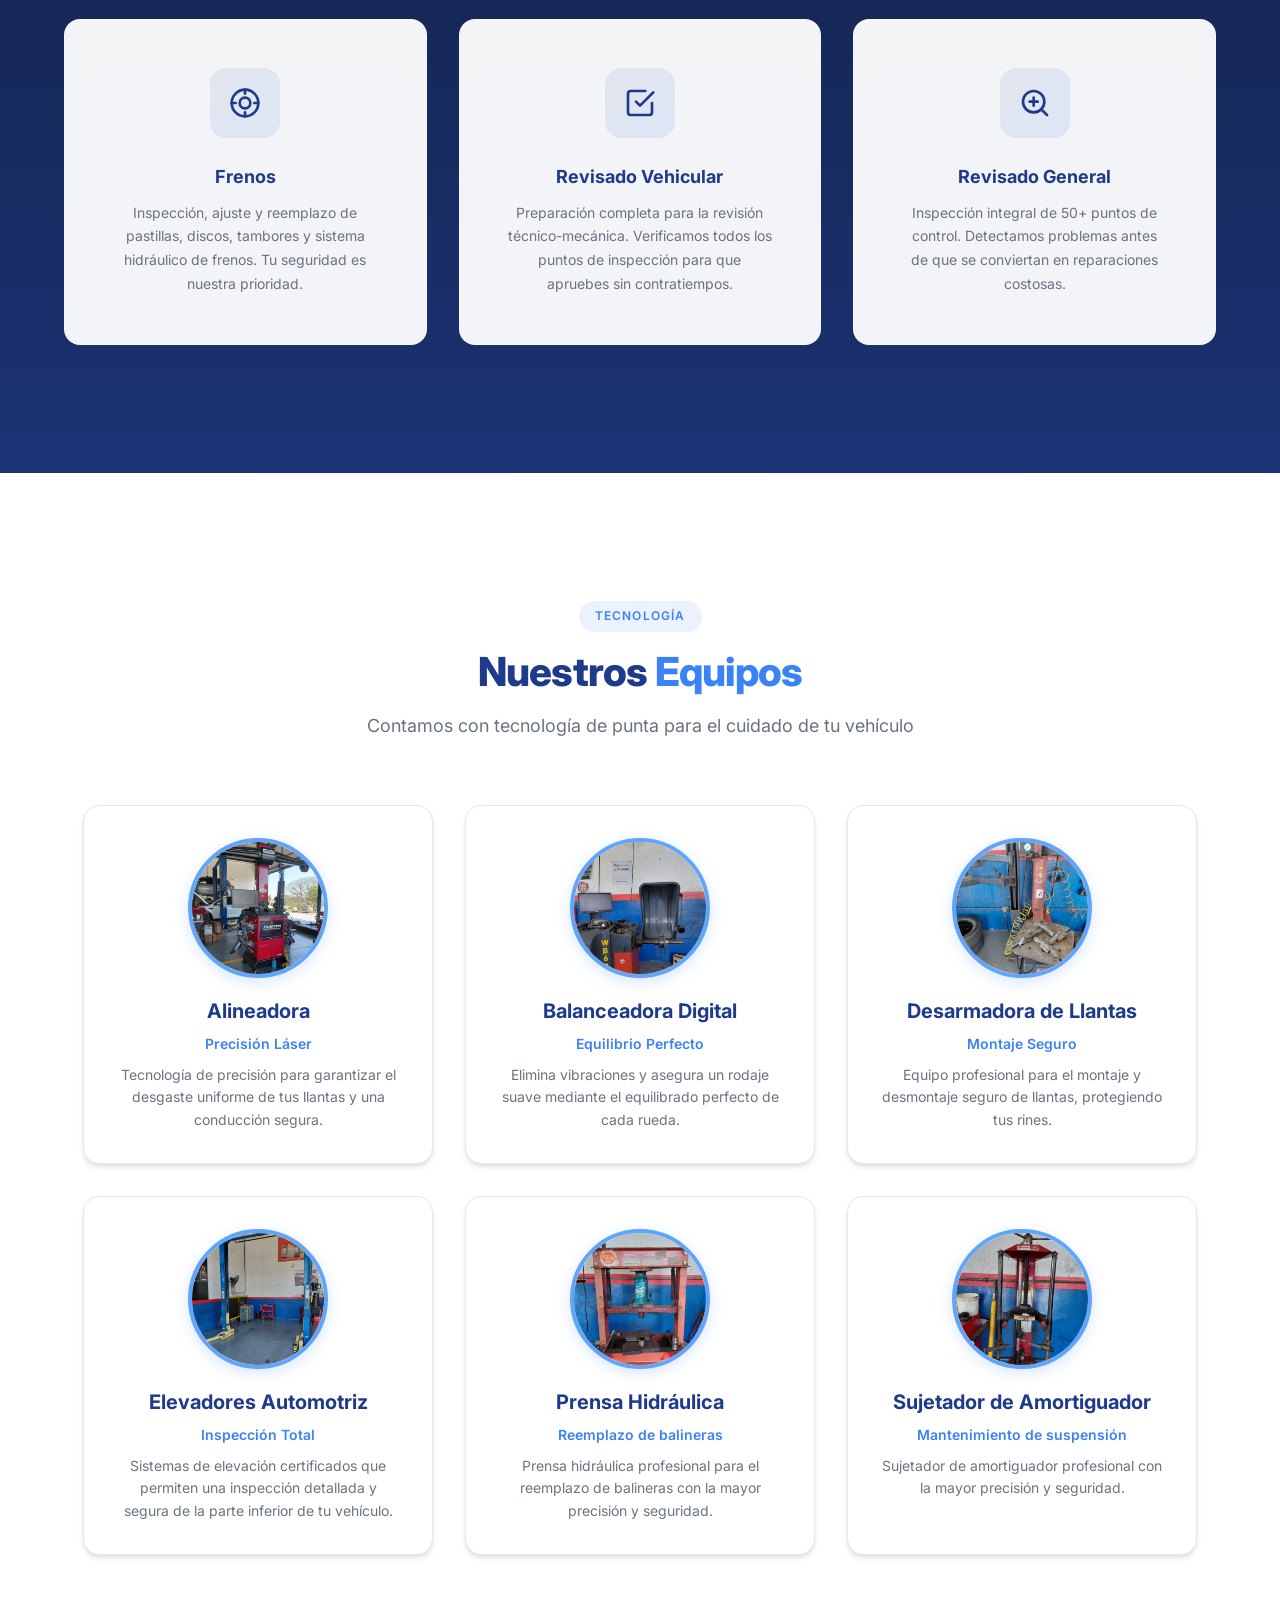
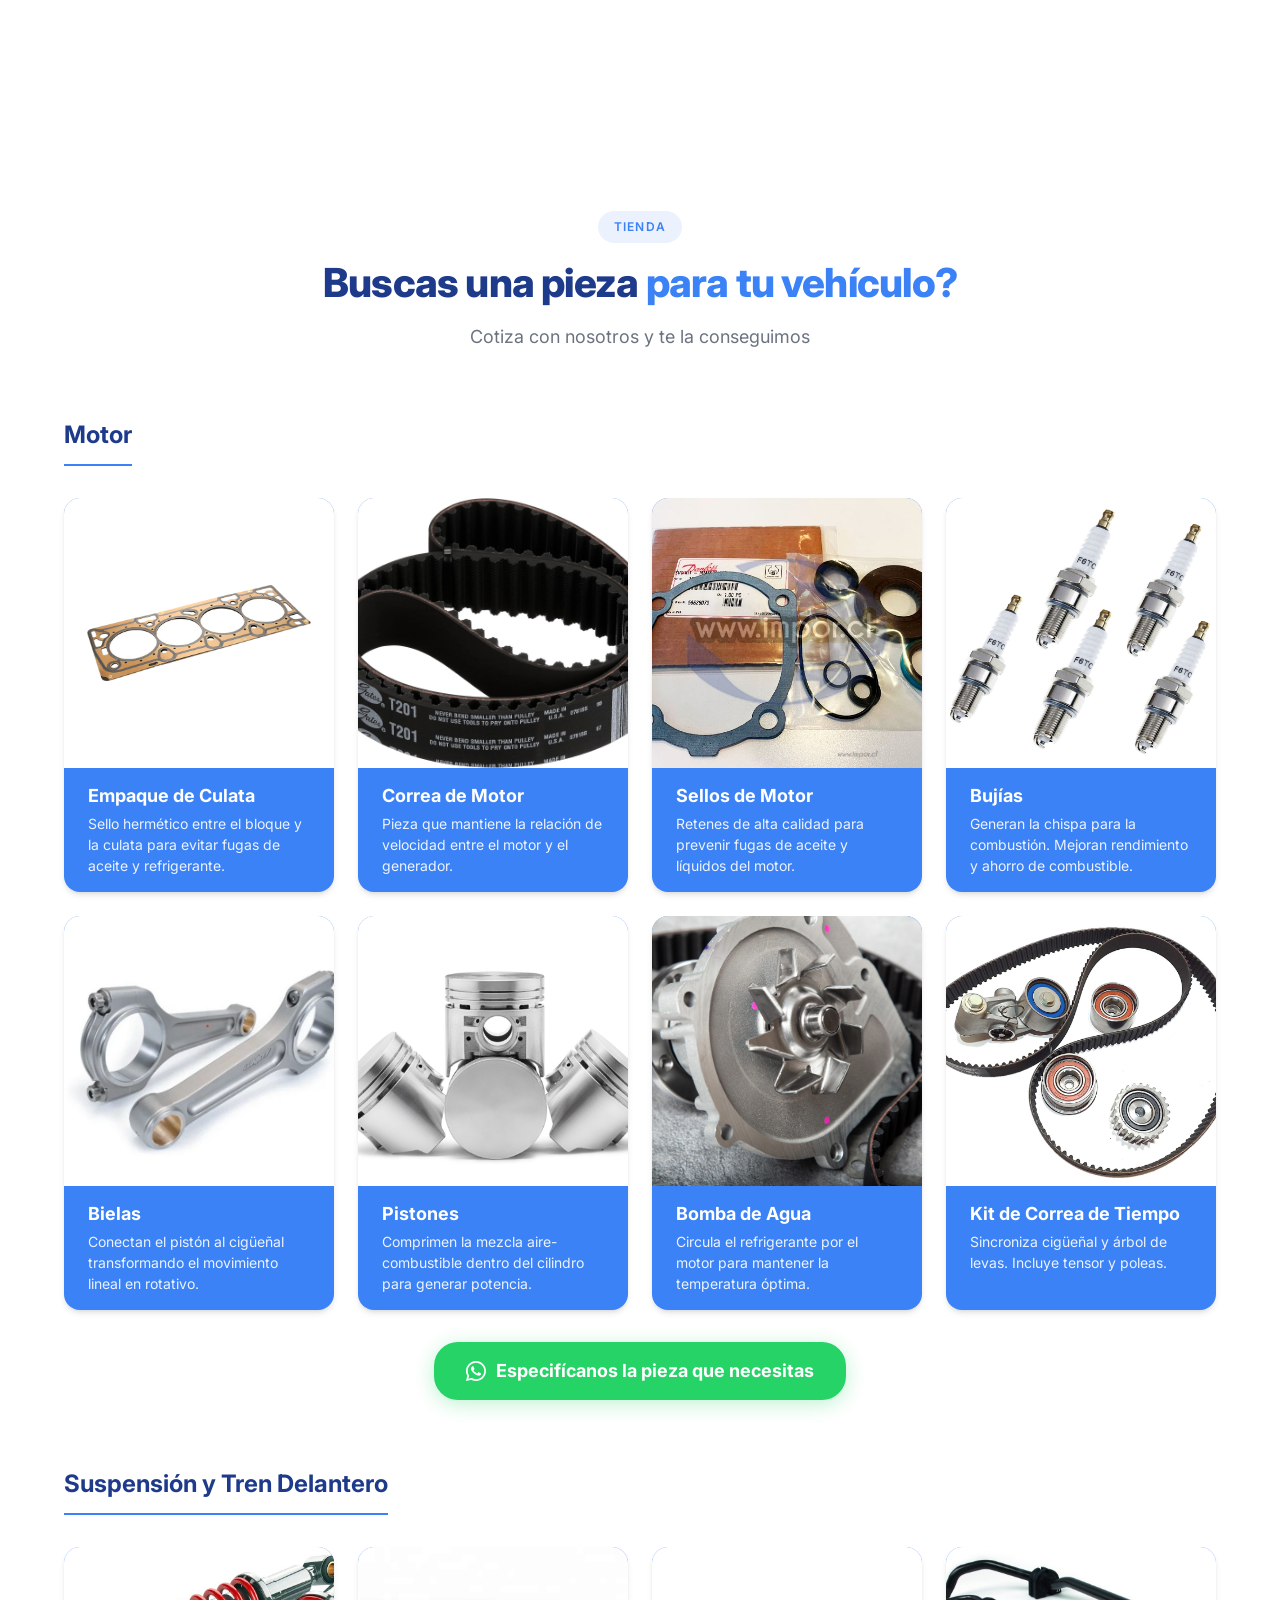
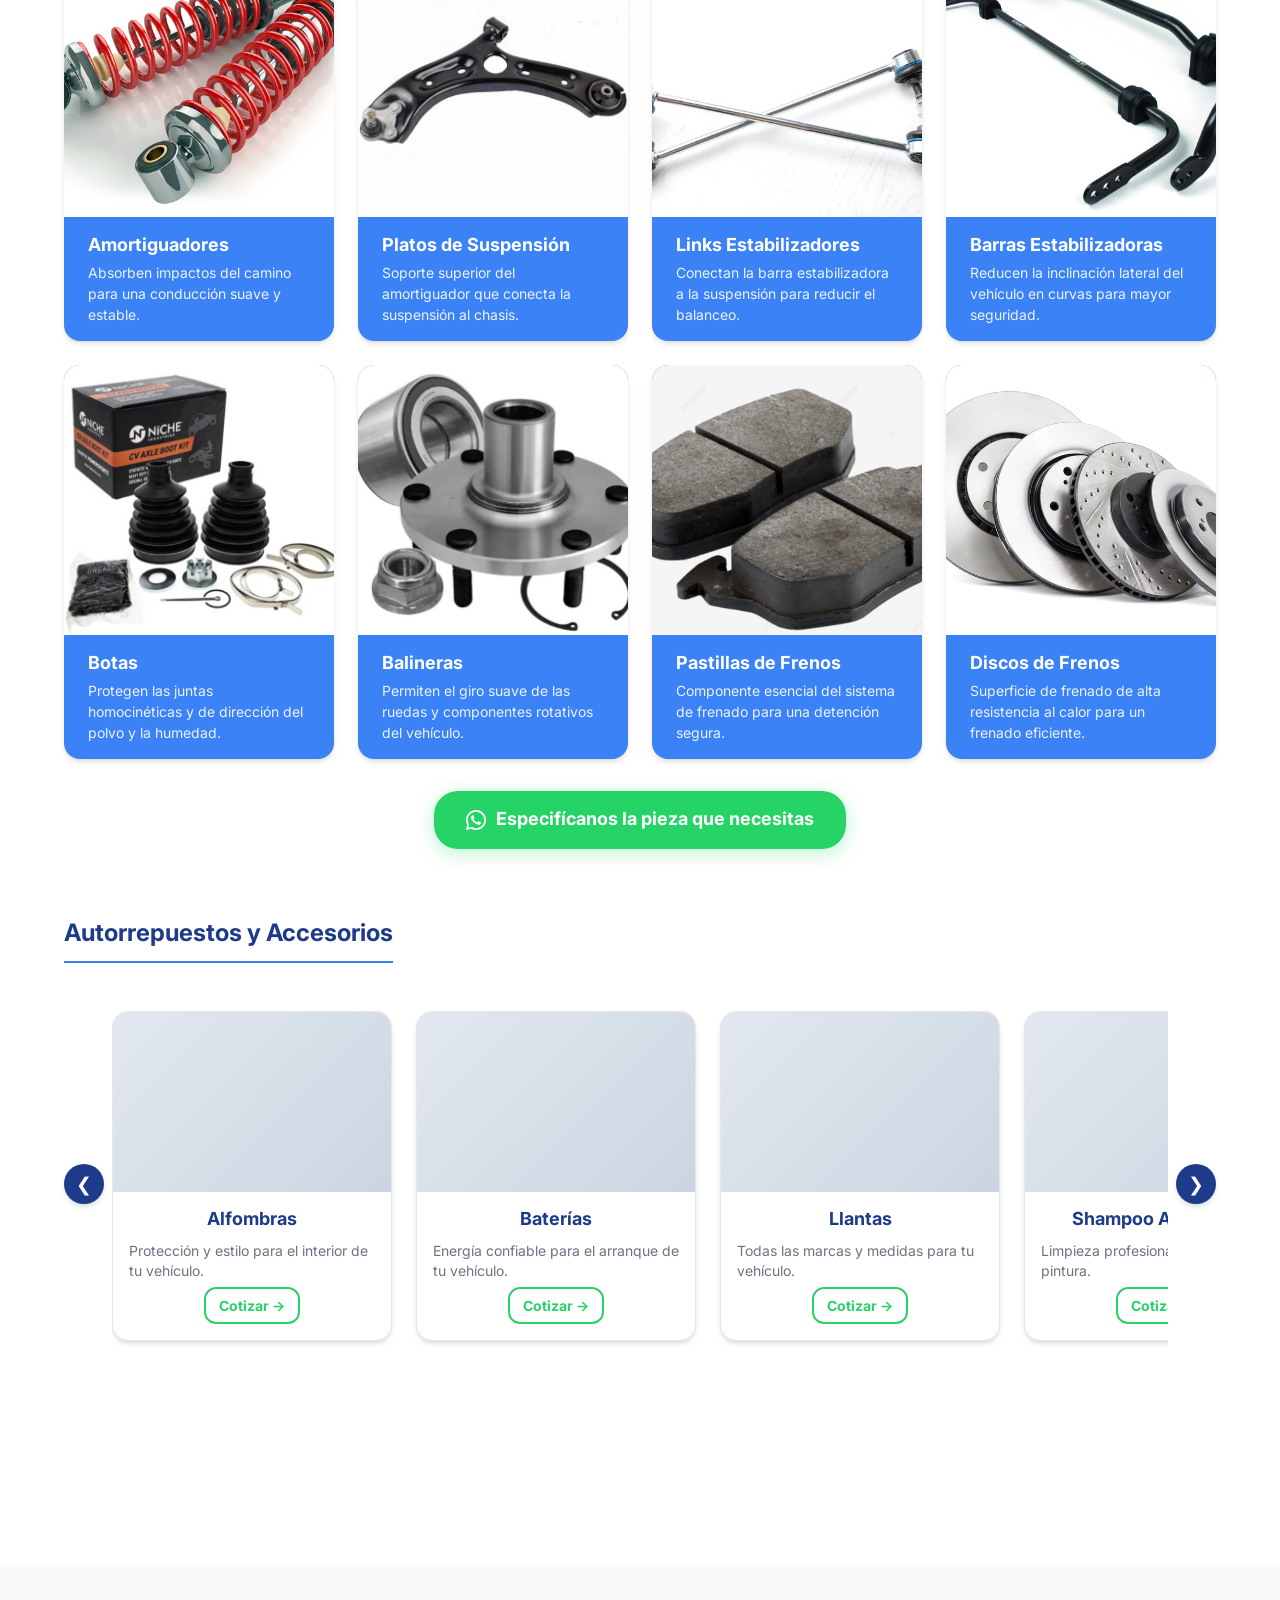
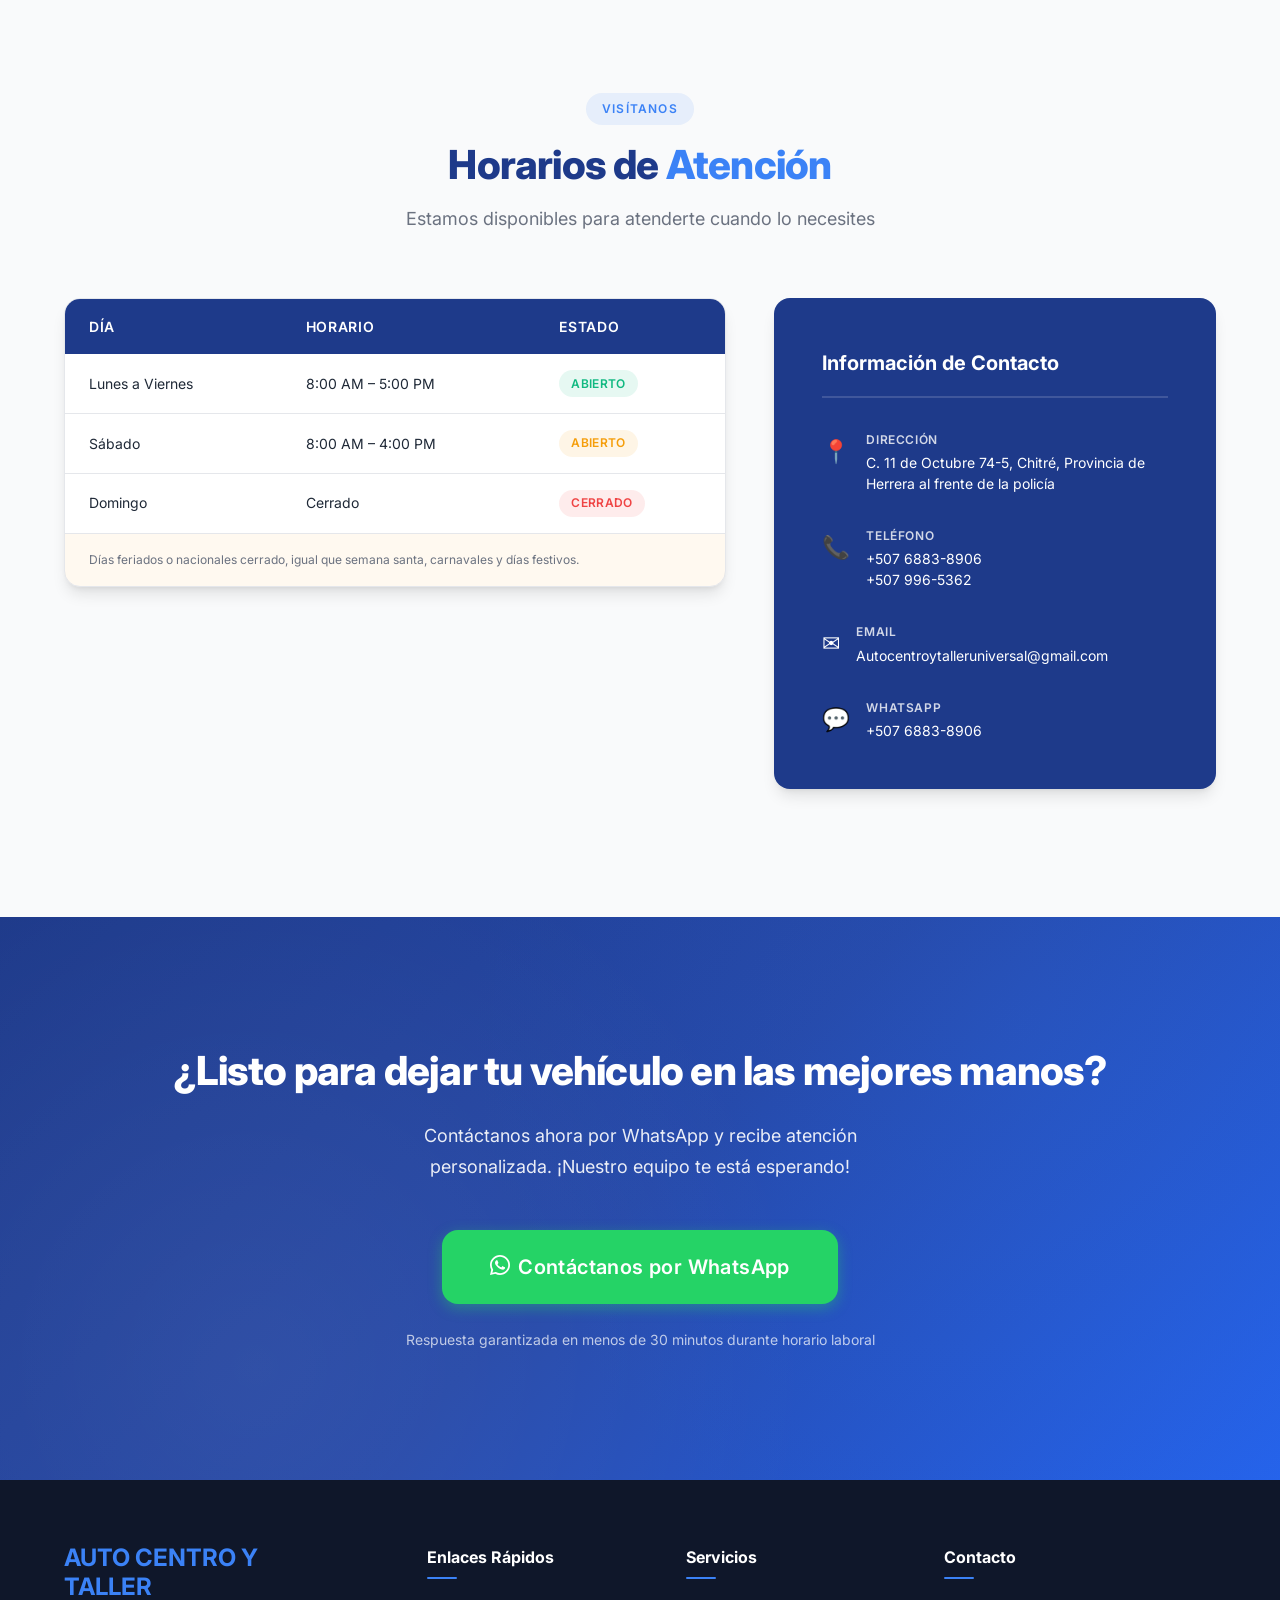
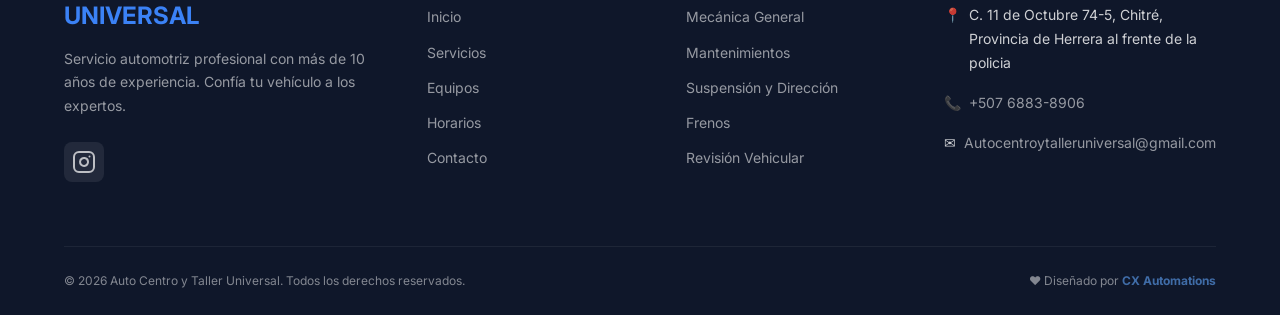
==== commit 9646ba39: "style: mejoras visuales en tienda y pie de página - Fondo azul oscuro en sección Tienda con textos e" ====
--- a/index.html
+++ b/index.html
@@ -350,7 +350,7 @@
 
                 <!-- Subsección: Motor -->
                 <div class="products__subsection">
-                    <h3 class="products__subtitle">🔧 Motor</h3>
+                    <h3 class="products__subtitle">Motor</h3>
                     <div class="products__grid products__grid--8">
 
                         <article class="product-card">
@@ -570,7 +570,7 @@
 
                 <!-- Subsección: Suspensión y Tren Delantero -->
                 <div class="products__subsection">
-                    <h3 class="products__subtitle">🛞 Suspensión y Tren Delantero</h3>
+                    <h3 class="products__subtitle">Suspensión y Tren Delantero</h3>
                     <div class="products__grid products__grid--8">
 
                         <article class="product-card">
@@ -789,7 +789,7 @@
                 </div>
                 <!-- Subsección: AutoRepuestos - Carrusel -->
                 <div class="products__subsection">
-                    <h3 class="products__subtitle">AutoRepuestos y Accesorios</h3>
+                    <h3 class="products__subtitle">Autorrepuestos y Accesorios</h3>
                     <div class="carousel-wrapper">
                         <button class="carousel-btn carousel-btn--prev" aria-label="Anterior">&#10094;</button>
                         <div class="carousel-track">
@@ -1107,9 +1107,9 @@
             <div class="footer__bottom">
                 <p>&copy; <span id="currentYear"></span> Auto Centro y Taller Universal. Todos los derechos reservados.
                 </p>
-                <p> &#10084; Diseñado por CX Automations</p>
+                <p> &#10084; Diseñado por <a href="https://www.instagram.com/cxautomations_/" class="designer-link"
+                        target="_blank" rel="noopener noreferrer">CX Automations</a></p>
             </div>
-        </div>
     </footer>
 
     <!-- ============================================
--- a/styles.css
+++ b/styles.css
@@ -1202,6 +1202,21 @@
     opacity: 0.6;
 }
 
+.designer-link {
+    color: var(--color-accent-light);
+    font-weight: 700;
+    text-decoration: none;
+    transition: all var(--transition-base);
+    position: relative;
+    display: inline-block;
+}
+
+.designer-link:hover {
+    color: #fff;
+    text-shadow: 0 0 8px var(--color-accent-light), 0 0 16px var(--color-accent);
+    transform: scale(1.05);
+}
+
 
 /* ============================================
    FLOATING WHATSAPP BUTTON
@@ -1347,7 +1362,8 @@
 }
 
 .product-card {
-    background: var(--color-secondary);
+    background: var(--color-accent);
+    color: var(--color-secondary);
     border-radius: var(--radius-xl);
     overflow: hidden;
     box-shadow: var(--shadow-md);
@@ -1469,13 +1485,13 @@
 .product-card__name {
     font-size: var(--font-size-md);
     font-weight: 700;
-    color: var(--color-primary);
+    color: var(--color-secondary);
     line-height: 1.3;
 }
 
 .product-card__desc {
     font-size: var(--font-size-sm);
-    color: var(--color-text-light);
+    color: rgba(255, 255, 255, 0.9);
     line-height: 1.5;
     flex-grow: 1;
 }
@@ -1483,7 +1499,7 @@
 .product-card__price {
     font-size: var(--font-size-md);
     font-weight: 700;
-    color: var(--color-text);
+    color: var(--color-secondary);
     margin-top: var(--spacing-xs);
 }
 
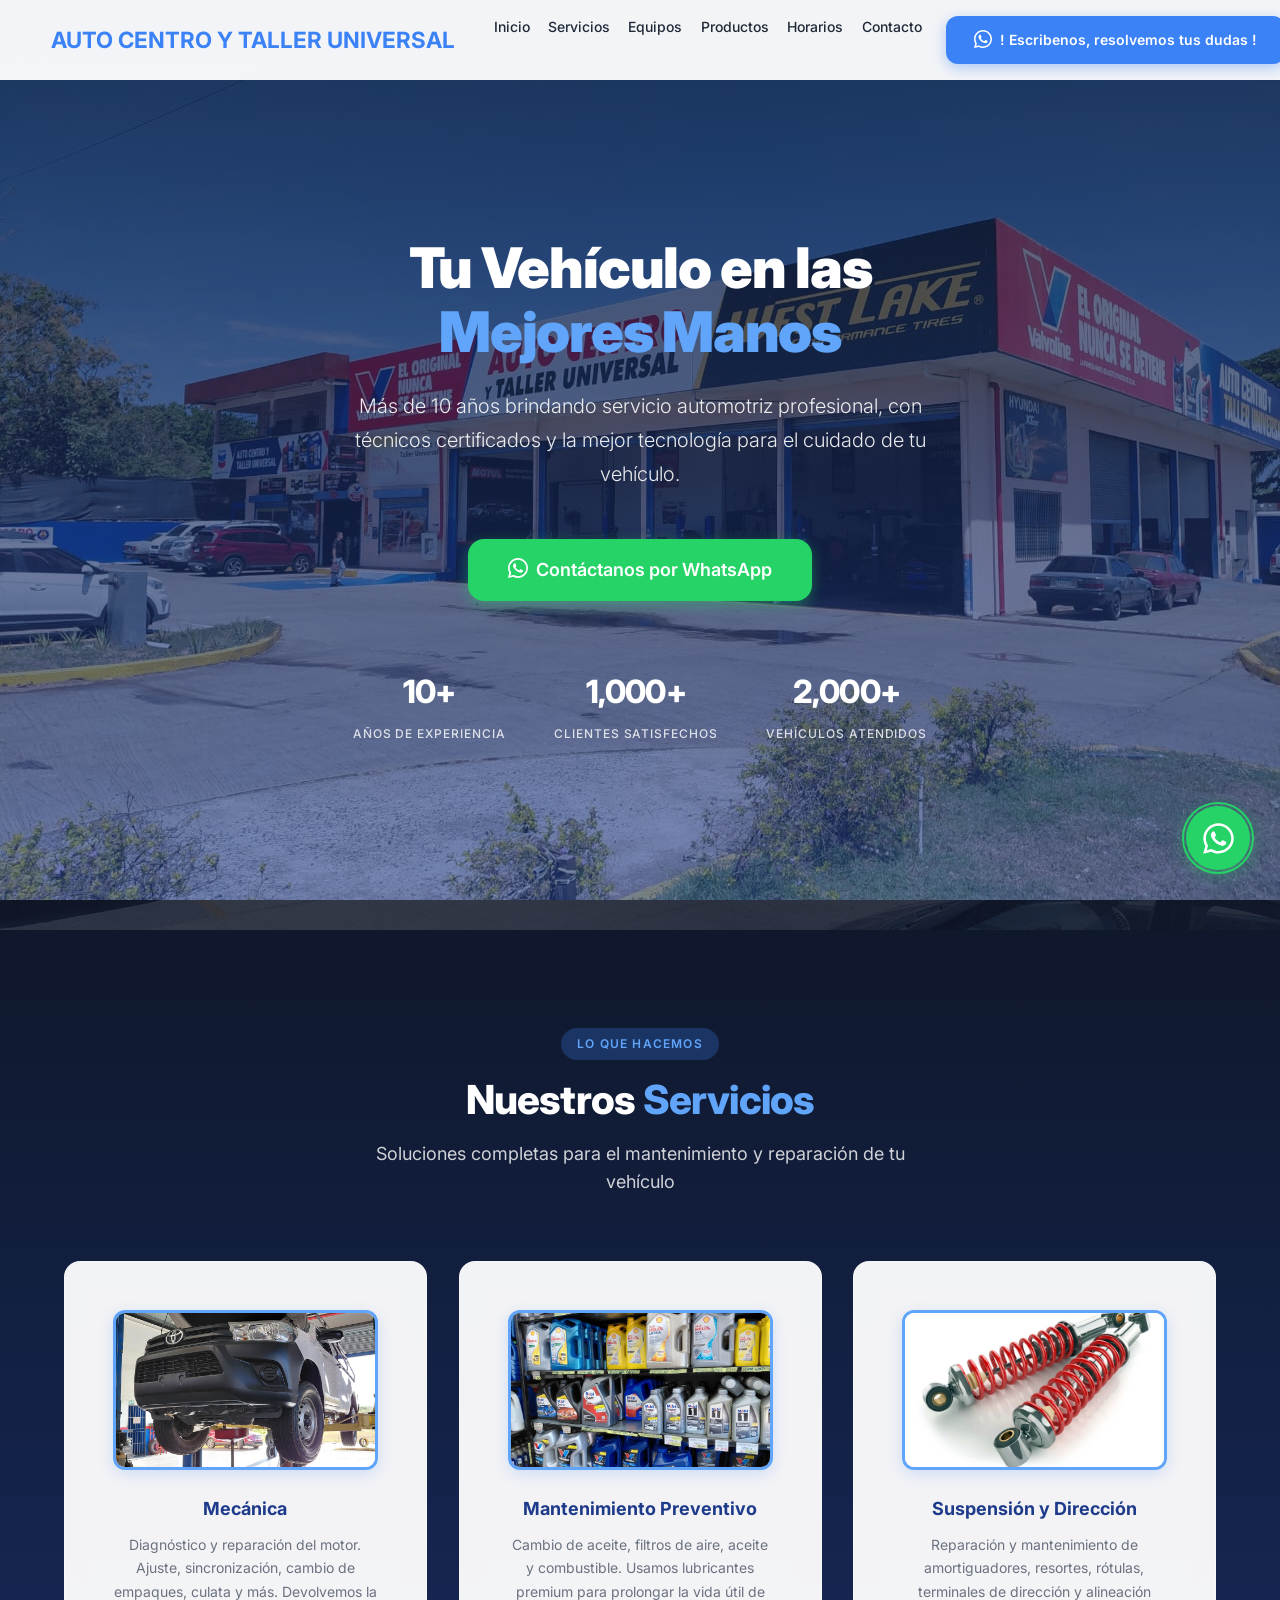
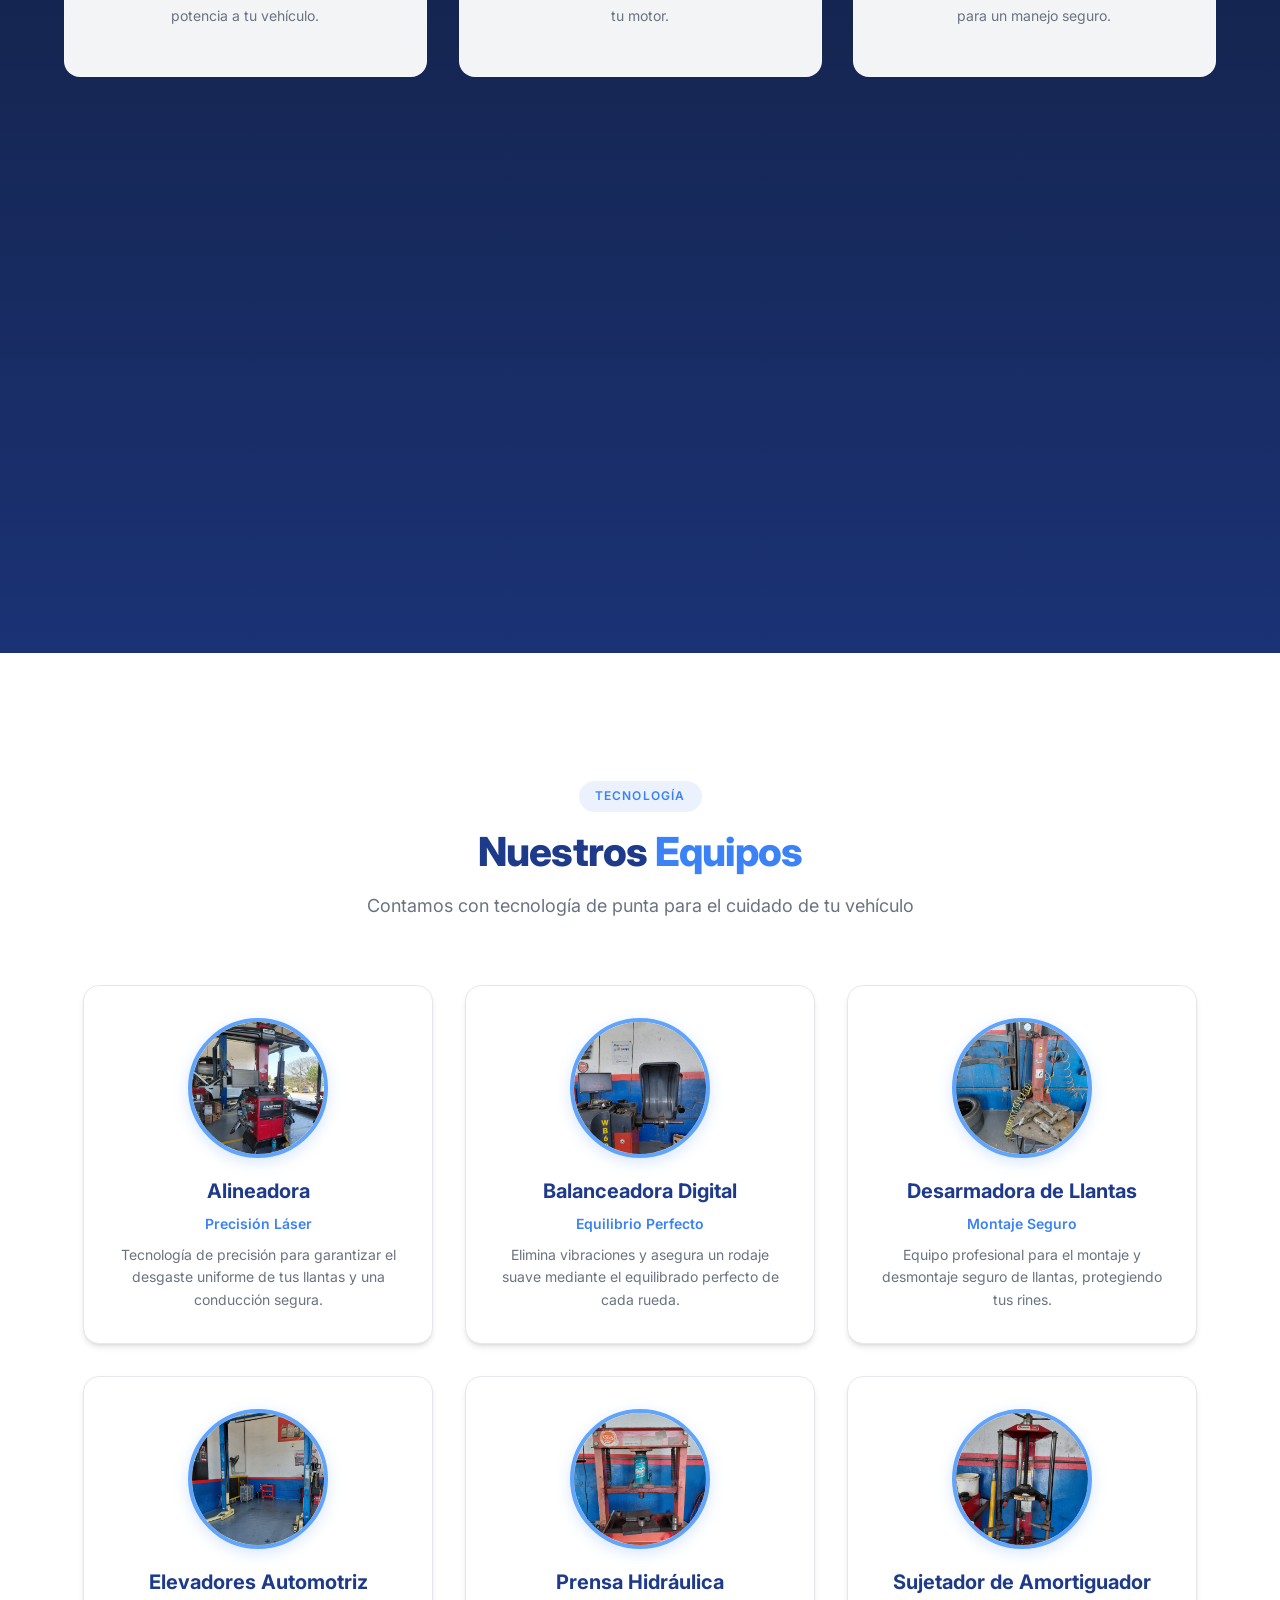
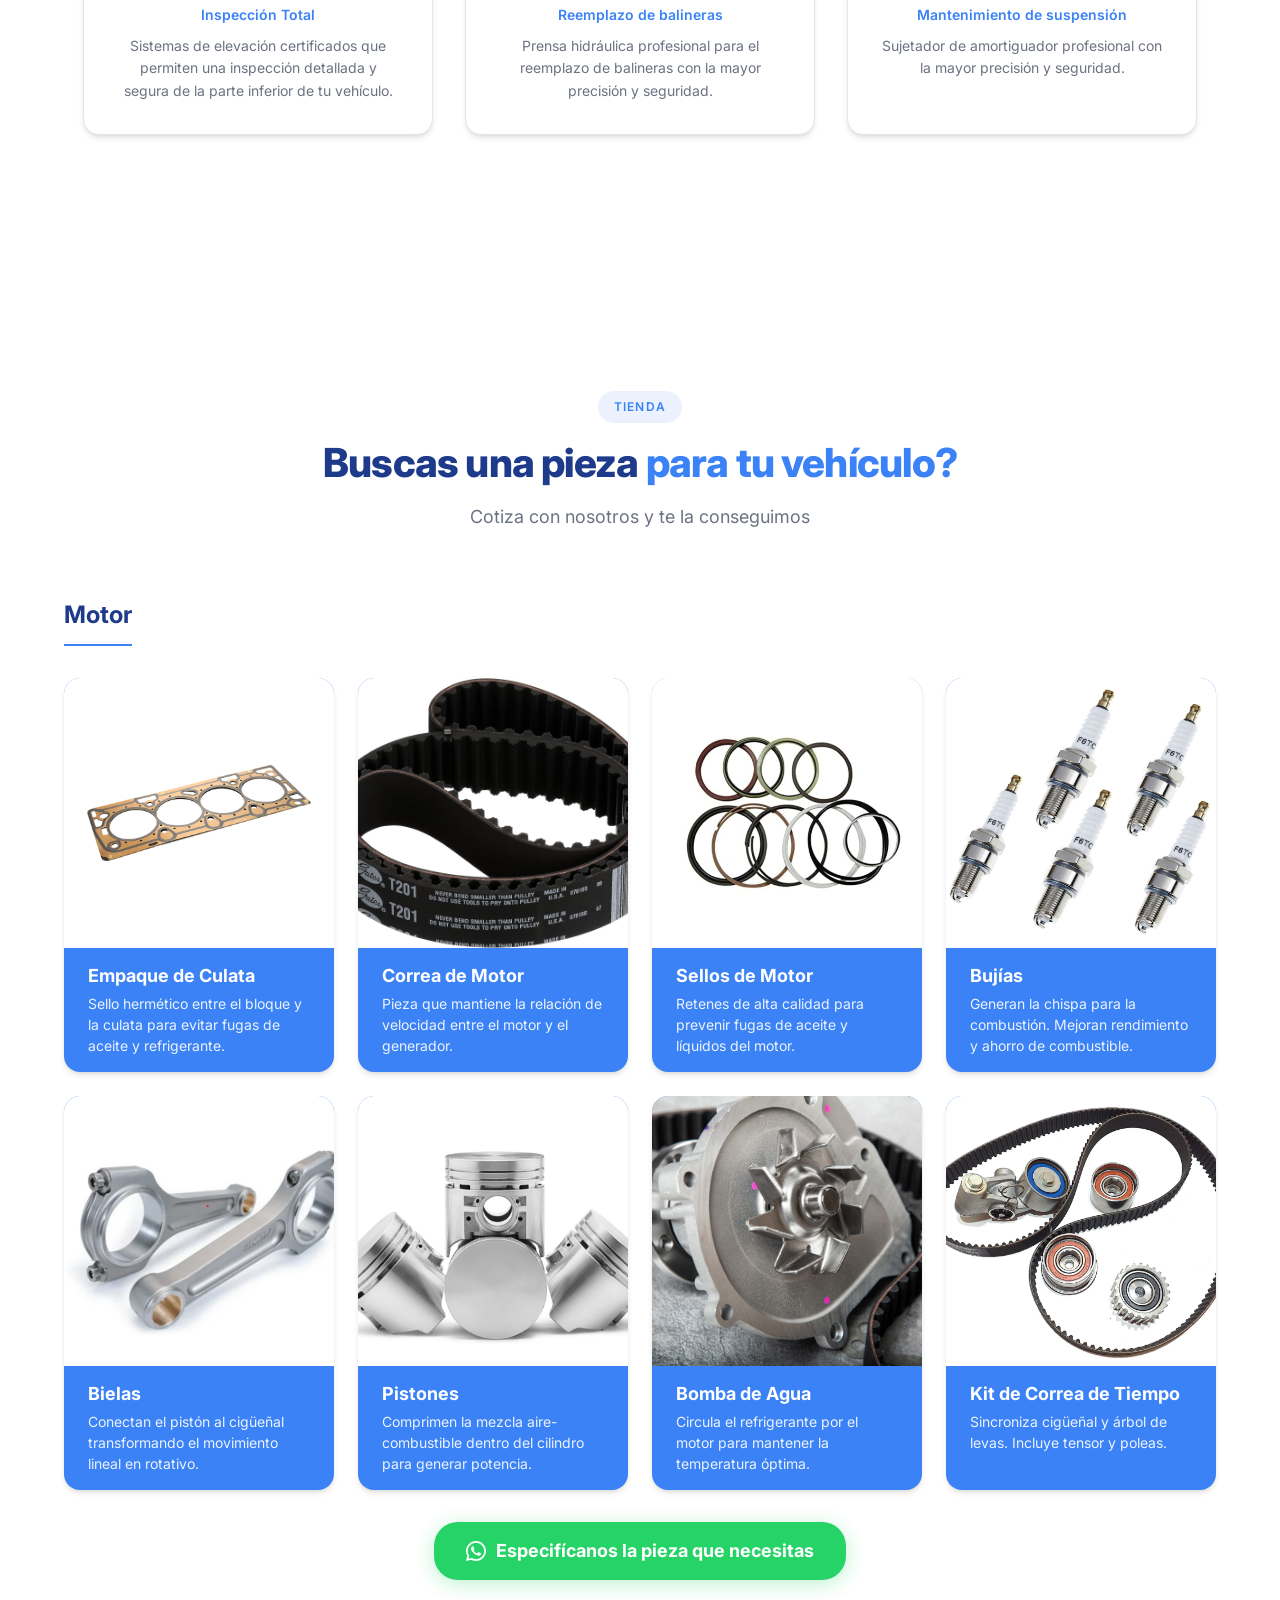
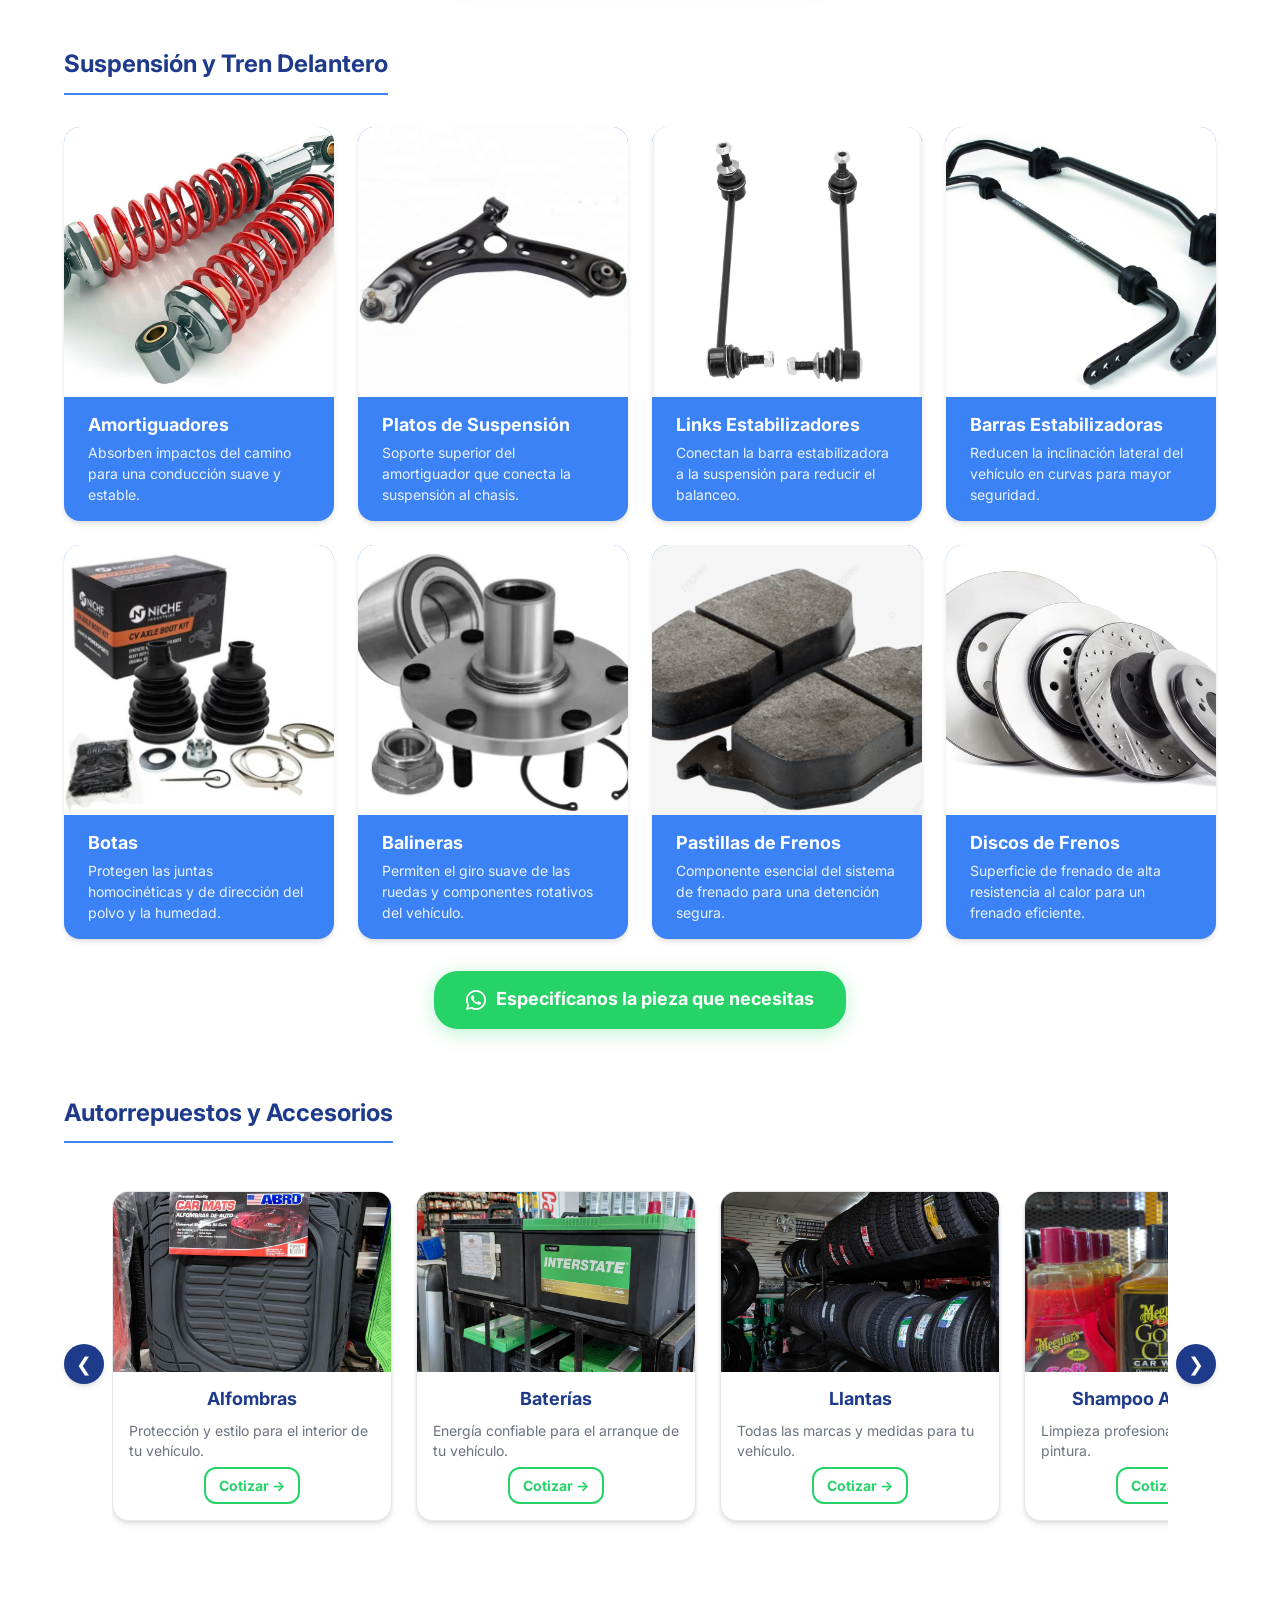
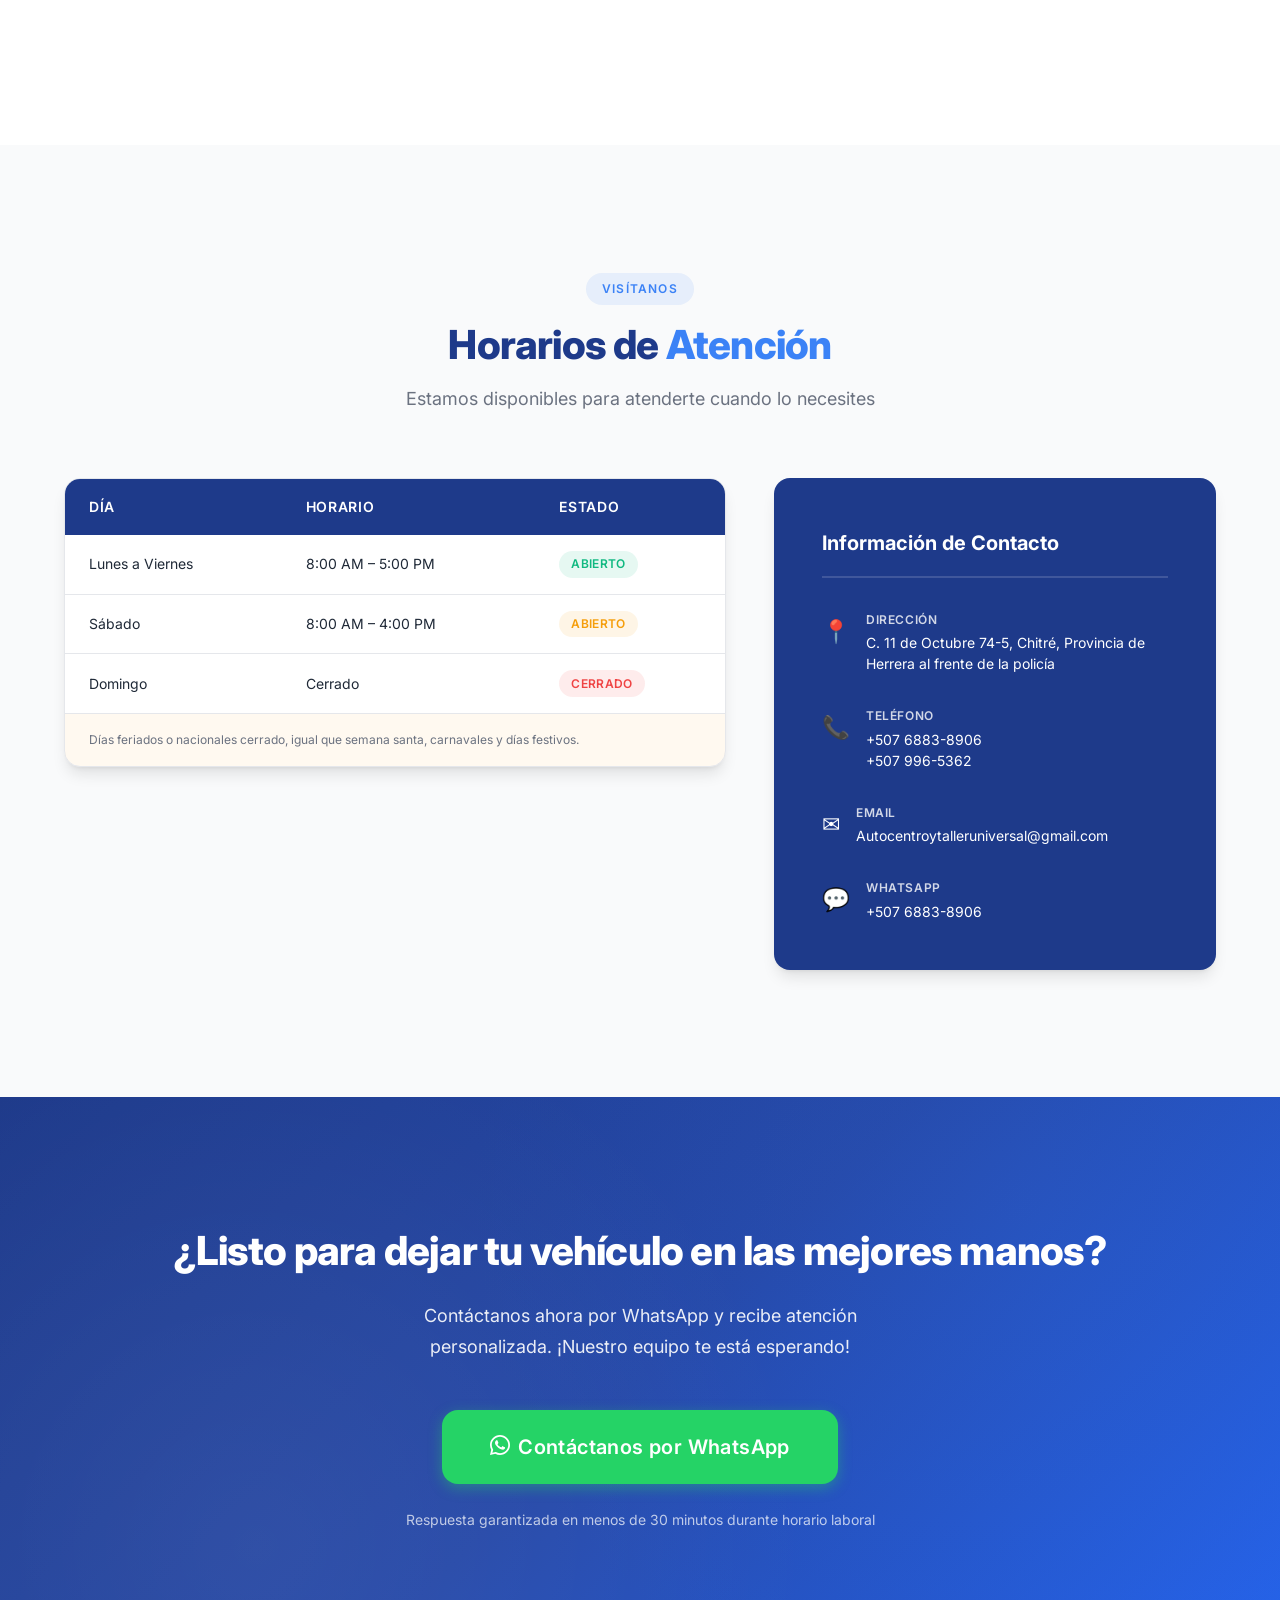
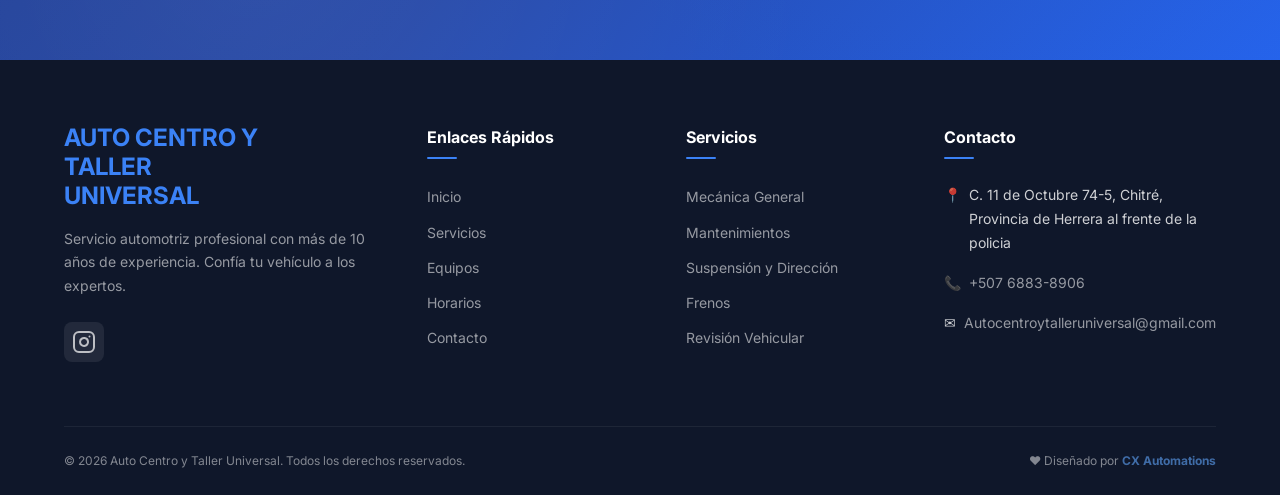
==== commit a4913146: "Actualizar imágenes de productos y servicios a rectangulares" ====
--- a/index.html
+++ b/index.html
@@ -131,13 +131,9 @@
                 <div class="services__grid">
                     <!-- Servicio 1: Mecánica General Motor -->
                     <article class="service-card" id="service-motor">
-                        <div class="service-card__icon">
-                            <svg xmlns="http://www.w3.org/2000/svg" width="32" height="32" viewBox="0 0 24 24"
-                                fill="none" stroke="currentColor" stroke-width="2" stroke-linecap="round"
-                                stroke-linejoin="round">
-                                <path
-                                    d="M14.7 6.3a1 1 0 0 0 0 1.4l1.6 1.6a1 1 0 0 0 1.4 0l3.77-3.77a6 6 0 0 1-7.94 7.94l-6.91 6.91a2.12 2.12 0 0 1-3-3l6.91-6.91a6 6 0 0 1 7.94-7.94l-3.76 3.76z" />
-                            </svg>
+                        <div class="service-card__image-wrapper">
+                            <img src="assets/images/cambio de aceite .jpeg" alt="Mecánica" class="service-card__image"
+                                loading="lazy">
                         </div>
                         <h3 class="service-card__title">Mecánica</h3>
                         <p class="service-card__desc">Diagnóstico y reparación del motor. Ajuste, sincronización, cambio
@@ -146,17 +142,9 @@
 
                     <!-- Servicio 2: Lubricantes y Filtración -->
                     <article class="service-card" id="service-lubricantes">
-                        <div class="service-card__icon">
-                            <svg xmlns="http://www.w3.org/2000/svg" width="32" height="32" viewBox="0 0 24 24"
-                                fill="none" stroke="currentColor" stroke-width="2" stroke-linecap="round"
-                                stroke-linejoin="round">
-                                <path d="M6 3v11" />
-                                <path d="M6 14a4 4 0 0 0 4 4h0a4 4 0 0 0 4-4V3" />
-                                <path d="M10 3v3" />
-                                <path d="M6 3h8" />
-                                <circle cx="17" cy="19" r="2" />
-                                <path d="M17 17V5" />
-                            </svg>
+                        <div class="service-card__image-wrapper">
+                            <img src="assets/images/Aceites-de-motor.jpeg" alt="Mantenimiento Preventivo"
+                                class="service-card__image" loading="lazy">
                         </div>
                         <h3 class="service-card__title">Mantenimiento Preventivo</h3>
                         <p class="service-card__desc">Cambio de aceite, filtros de aire, aceite y combustible. Usamos
@@ -165,17 +153,9 @@
 
                     <!-- Servicio 3: Suspensión y Dirección -->
                     <article class="service-card" id="service-suspension">
-                        <div class="service-card__icon">
-                            <svg xmlns="http://www.w3.org/2000/svg" width="32" height="32" viewBox="0 0 24 24"
-                                fill="none" stroke="currentColor" stroke-width="2" stroke-linecap="round"
-                                stroke-linejoin="round">
-                                <path d="M12 2v4M12 18v4" />
-                                <path d="M7 6l5 2 5-2" />
-                                <path d="M7 18l5-2 5 2" />
-                                <line x1="12" y1="8" x2="12" y2="16" />
-                                <path d="M8 10l4 2 4-2" />
-                                <path d="M8 14l4-2 4 2" />
-                            </svg>
+                        <div class="service-card__image-wrapper">
+                            <img src="assets/images/amortiguadores.jpg" alt="Suspensión y Dirección"
+                                class="service-card__image" loading="lazy">
                         </div>
                         <h3 class="service-card__title">Suspensión y Dirección</h3>
                         <p class="service-card__desc">Reparación y mantenimiento de amortiguadores, resortes, rótulas,
@@ -184,17 +164,9 @@
 
                     <!-- Servicio 4: Frenos -->
                     <article class="service-card" id="service-frenos">
-                        <div class="service-card__icon">
-                            <svg xmlns="http://www.w3.org/2000/svg" width="32" height="32" viewBox="0 0 24 24"
-                                fill="none" stroke="currentColor" stroke-width="2" stroke-linecap="round"
-                                stroke-linejoin="round">
-                                <circle cx="12" cy="12" r="10" />
-                                <circle cx="12" cy="12" r="4" />
-                                <line x1="12" y1="2" x2="12" y2="5" />
-                                <line x1="12" y1="19" x2="12" y2="22" />
-                                <line x1="2" y1="12" x2="5" y2="12" />
-                                <line x1="19" y1="12" x2="22" y2="12" />
-                            </svg>
+                        <div class="service-card__image-wrapper">
+                            <img src="assets/images/Pastillas.jpg" alt="Frenos" class="service-card__image"
+                                loading="lazy">
                         </div>
                         <h3 class="service-card__title">Frenos</h3>
                         <p class="service-card__desc">Inspección, ajuste y reemplazo de pastillas, discos, tambores y
@@ -204,13 +176,9 @@
 
                     <!-- Servicio 6: Revisión Vehicular -->
                     <article class="service-card" id="service-revision">
-                        <div class="service-card__icon">
-                            <svg xmlns="http://www.w3.org/2000/svg" width="32" height="32" viewBox="0 0 24 24"
-                                fill="none" stroke="currentColor" stroke-width="2" stroke-linecap="round"
-                                stroke-linejoin="round">
-                                <path d="M9 11l3 3L22 4" />
-                                <path d="M21 12v7a2 2 0 0 1-2 2H5a2 2 0 0 1-2-2V5a2 2 0 0 1 2-2h11" />
-                            </svg>
+                        <div class="service-card__image-wrapper">
+                            <img src="assets/images/local2.jpeg" alt="Revisado Vehicular" class="service-card__image"
+                                loading="lazy">
                         </div>
                         <h3 class="service-card__title">Revisado Vehicular</h3>
                         <p class="service-card__desc">Preparación completa para la revisión técnico-mecánica.
@@ -219,15 +187,9 @@
 
                     <!-- Servicio 7: Revisado General -->
                     <article class="service-card" id="service-revisado">
-                        <div class="service-card__icon">
-                            <svg xmlns="http://www.w3.org/2000/svg" width="32" height="32" viewBox="0 0 24 24"
-                                fill="none" stroke="currentColor" stroke-width="2" stroke-linecap="round"
-                                stroke-linejoin="round">
-                                <circle cx="11" cy="11" r="8" />
-                                <line x1="21" y1="21" x2="16.65" y2="16.65" />
-                                <line x1="8" y1="11" x2="14" y2="11" />
-                                <line x1="11" y1="8" x2="11" y2="14" />
-                            </svg>
+                        <div class="service-card__image-wrapper">
+                            <img src="assets/images/local.jpeg" alt="Revisado General" class="service-card__image"
+                                loading="lazy">
                         </div>
                         <h3 class="service-card__title">Revisado General</h3>
                         <p class="service-card__desc">Inspección integral de 50+ puntos de control. Detectamos problemas
@@ -404,7 +366,8 @@
 
                         <article class="product-card">
                             <div class="product-card__img-wrapper">
-                                <img src="assets/images/KIT-SELLO-MOTOR.jpg" alt="Sellos de Motor" loading="lazy">
+                                <img src="assets/images/kit de sellos de motor 2.jpg" alt="Sellos de Motor"
+                                    loading="lazy">
                                 <div class="product-card__overlay">
                                     <a href="https://wa.me/50768838906?text=Buenos%20d%C3%ADas%2C%20quiero%20cotizar%20esta%20pieza%3A%20Sellos%20de%20Motor%20para%20el%20modelo%20de%20"
                                         target="_blank" rel="noopener noreferrer" class="product-card__wa-btn">
@@ -622,9 +585,8 @@
                         </article>
 
                         <article class="product-card">
-                            <div class="product-card__img-wrapper">
-                                <img src="assets/images/LINKS-estabilazodores.jpg" alt="Links Estabilizadores"
-                                    loading="lazy">
+                            <div class="product-card__img-wrapper product-card__img-wrapper--contain">
+                                <img src="assets/images/LInks5.jpg" alt="Links Estabilizadores" loading="lazy">
                                 <div class="product-card__overlay">
                                     <a href="https://wa.me/50768838906?text=Buenos%20d%C3%ADas%2C%20quiero%20cotizar%20esta%20pieza%3A%20Links%20Estabilizadores%20para%20el%20modelo%20de%20"
                                         target="_blank" rel="noopener noreferrer" class="product-card__wa-btn">
@@ -796,8 +758,8 @@
 
                             <a href="https://wa.me/50768838906?text=Buenos%20d%C3%ADas%2C%20quiero%20cotizar%3A%20Alfombras%20para%20el%20modelo%20de%20"
                                 target="_blank" rel="noopener noreferrer" class="carousel-card">
-                                <div class="carousel-card__img"><img src="assets/images/carousel-alfombras.jpg"
-                                        alt="Alfombras" loading="lazy" onerror="this.style.display='none'"></div>
+                                <div class="carousel-card__img"><img src="assets/images/Alfombras.jpeg" alt="Alfombras"
+                                        loading="lazy" onerror="this.style.display='none'"></div>
                                 <h4 class="carousel-card__name">Alfombras</h4>
                                 <p class="carousel-card__desc">Protección y estilo para el interior de tu vehículo.</p>
                                 <span class="carousel-card__cta">Cotizar →</span>
@@ -805,8 +767,8 @@
 
                             <a href="https://wa.me/50768838906?text=Buenos%20d%C3%ADas%2C%20quiero%20cotizar%3A%20Bater%C3%ADa%20para%20el%20modelo%20de%20"
                                 target="_blank" rel="noopener noreferrer" class="carousel-card">
-                                <div class="carousel-card__img"><img src="assets/images/carousel-baterias.jpg"
-                                        alt="Baterías" loading="lazy" onerror="this.style.display='none'"></div>
+                                <div class="carousel-card__img"><img src="assets/images/Baterias.jpeg" alt="Baterías"
+                                        loading="lazy" onerror="this.style.display='none'"></div>
                                 <h4 class="carousel-card__name">Baterías</h4>
                                 <p class="carousel-card__desc">Energía confiable para el arranque de tu vehículo.</p>
                                 <span class="carousel-card__cta">Cotizar →</span>
@@ -814,8 +776,8 @@
 
                             <a href="https://wa.me/50768838906?text=Buenos%20d%C3%ADas%2C%20quiero%20cotizar%3A%20Llantas%20para%20el%20modelo%20de%20"
                                 target="_blank" rel="noopener noreferrer" class="carousel-card">
-                                <div class="carousel-card__img"><img src="assets/images/carousel-llantas.jpg"
-                                        alt="Llantas" loading="lazy" onerror="this.style.display='none'"></div>
+                                <div class="carousel-card__img"><img src="assets/images/llantas.jpeg" alt="Llantas"
+                                        loading="lazy" onerror="this.style.display='none'"></div>
                                 <h4 class="carousel-card__name">Llantas</h4>
                                 <p class="carousel-card__desc">Todas las marcas y medidas para tu vehículo.</p>
                                 <span class="carousel-card__cta">Cotizar →</span>
@@ -823,8 +785,8 @@
 
                             <a href="https://wa.me/50768838906?text=Buenos%20d%C3%ADas%2C%20quiero%20cotizar%3A%20Shampoo%20Automotriz"
                                 target="_blank" rel="noopener noreferrer" class="carousel-card">
-                                <div class="carousel-card__img"><img src="assets/images/carousel-shampoo.jpg"
-                                        alt="Shampoo" loading="lazy" onerror="this.style.display='none'"></div>
+                                <div class="carousel-card__img"><img src="assets/images/Shampoo.jpeg" alt="Shampoo"
+                                        loading="lazy" onerror="this.style.display='none'"></div>
                                 <h4 class="carousel-card__name">Shampoo Automotriz</h4>
                                 <p class="carousel-card__desc">Limpieza profesional sin dañar la pintura.</p>
                                 <span class="carousel-card__cta">Cotizar →</span>
@@ -832,7 +794,7 @@
 
                             <a href="https://wa.me/50768838906?text=Buenos%20d%C3%ADas%2C%20quiero%20cotizar%3A%20Aceite%20de%20Motor%20para%20el%20modelo%20de%20"
                                 target="_blank" rel="noopener noreferrer" class="carousel-card">
-                                <div class="carousel-card__img"><img src="assets/images/carousel-aceites.jpg"
+                                <div class="carousel-card__img"><img src="assets/images/Aceites-de-motor.jpeg"
                                         alt="Aceites" loading="lazy" onerror="this.style.display='none'"></div>
                                 <h4 class="carousel-card__name">Aceites</h4>
                                 <p class="carousel-card__desc">Sintéticos, semisintéticos y minerales de las mejores
@@ -840,10 +802,22 @@
                                 <span class="carousel-card__cta">Cotizar →</span>
                             </a>
 
+                            <a href="https://wa.me/50768838906?text=Buenos%20d%C3%ADas%2C%20quiero%20cotizar%3A%20Aceite%20de%20Transmisi%C3%B3n%20para%20el%20modelo%20de%20"
+                                target="_blank" rel="noopener noreferrer" class="carousel-card">
+                                <div class="carousel-card__img"><img
+                                        src="assets/images/atceite%20de%20transmision%20.jpeg"
+                                        alt="Aceite de Transmisión" loading="lazy" onerror="this.style.display='none'">
+                                </div>
+                                <h4 class="carousel-card__name">Aceite de Transmisión</h4>
+                                <p class="carousel-card__desc">Lubricación óptima para la transmisión de tu vehículo.
+                                </p>
+                                <span class="carousel-card__cta">Cotizar →</span>
+                            </a>
+
                             <a href="https://wa.me/50768838906?text=Buenos%20d%C3%ADas%2C%20quiero%20cotizar%3A%20Coolant%20%2F%20Refrigerante%20para%20el%20modelo%20de%20"
                                 target="_blank" rel="noopener noreferrer" class="carousel-card">
-                                <div class="carousel-card__img"><img src="assets/images/carousel-coolant.jpg"
-                                        alt="Coolant" loading="lazy" onerror="this.style.display='none'"></div>
+                                <div class="carousel-card__img"><img src="assets/images/Coolants.jpeg" alt="Coolant"
+                                        loading="lazy" onerror="this.style.display='none'"></div>
                                 <h4 class="carousel-card__name">Coolant / Refrigerante</h4>
                                 <p class="carousel-card__desc">Mantén tu motor a la temperatura ideal en todo momento.
                                 </p>
@@ -852,16 +826,16 @@
 
                             <a href="https://wa.me/50768838906?text=Buenos%20d%C3%ADas%2C%20quiero%20cotizar%3A%20Rines%20para%20el%20modelo%20de%20"
                                 target="_blank" rel="noopener noreferrer" class="carousel-card">
-                                <div class="carousel-card__img"><img src="assets/images/carousel-rines.jpg" alt="Rines"
+                                <div class="carousel-card__img"><img src="assets/images/rines.jpeg" alt="Rines"
                                         loading="lazy" onerror="this.style.display='none'"></div>
                                 <h4 class="carousel-card__name">Rines</h4>
                                 <p class="carousel-card__desc">Rines de aleación y acero en todos los tamaños.</p>
                                 <span class="carousel-card__cta">Cotizar →</span>
                             </a>
 
-                            <a href="https://wa.me/50768838906?text=Buenos%20d%C3%ADas%2C%20quiero%20cotizar%3A%20Filtros%20para%20el%20modelo%20de%20"
-                                target="_blank" rel="noopener noreferrer" class="carousel-card">
-                                <div class="carousel-card__img"><img src="assets/images/carousel-filtros.jpg"
+                            <a href="https://wa.me/50768838906?text=Buenos%20d%C3%ADas%2C%20quiero%20cotizar%3A%20Filtro%20de%20Aire%20para%20el%20modelo%20de%20"
+                                target="_blank" rel="noopener noreferrer" class="carousel-card">
+                                <div class="carousel-card__img"><img src="assets/images/Filtro%20de%20aires.jpeg"
                                         alt="Filtros" loading="lazy" onerror="this.style.display='none'"></div>
                                 <h4 class="carousel-card__name">Filtros</h4>
                                 <p class="carousel-card__desc">Filtros de aire, aceite y combustible para tu motor.</p>
@@ -870,25 +844,25 @@
 
                             <a href="https://wa.me/50768838906?text=Buenos%20d%C3%ADas%2C%20quiero%20cotizar%3A%20Luces%20y%20Faros%20para%20el%20modelo%20de%20"
                                 target="_blank" rel="noopener noreferrer" class="carousel-card">
-                                <div class="carousel-card__img"><img src="assets/images/carousel-luces.jpg"
+                                <div class="carousel-card__img"><img src="assets/images/alojenas.jpeg"
                                         alt="Luces y Faros" loading="lazy" onerror="this.style.display='none'"></div>
                                 <h4 class="carousel-card__name">Luces y Faros</h4>
                                 <p class="carousel-card__desc">LEDs, halógenos y xenón para mejor visibilidad.</p>
                                 <span class="carousel-card__cta">Cotizar →</span>
                             </a>
 
-                            <a href="https://wa.me/50768838906?text=Buenos%20d%C3%ADas%2C%20quiero%20cotizar%3A%20Cera%20y%20Pulidores%20para%20mi%20veh%C3%ADculo"
-                                target="_blank" rel="noopener noreferrer" class="carousel-card">
-                                <div class="carousel-card__img"><img src="assets/images/carousel-cera.jpg"
-                                        alt="Cera y Pulidores" loading="lazy" onerror="this.style.display='none'"></div>
-                                <h4 class="carousel-card__name">Cera y Pulidores</h4>
-                                <p class="carousel-card__desc">Brillo y protección duradera para tu pintura.</p>
+                            <a href="https://wa.me/50768838906?text=Buenos%20d%C3%ADas%2C%20quiero%20cotizar%3A%20Aromatizadores%20para%20mi%20veh%C3%ADculo"
+                                target="_blank" rel="noopener noreferrer" class="carousel-card">
+                                <div class="carousel-card__img"><img src="assets/images/Aromatizadores.jpeg"
+                                        alt="Aromatizadores" loading="lazy" onerror="this.style.display='none'"></div>
+                                <h4 class="carousel-card__name">Aromatizadores</h4>
+                                <p class="carousel-card__desc">Mantén un ambiente fresco y agradable en tu auto.</p>
                                 <span class="carousel-card__cta">Cotizar →</span>
                             </a>
 
                             <a href="https://wa.me/50768838906?text=Buenos%20d%C3%ADas%2C%20quiero%20cotizar%3A%20L%C3%ADquido%20de%20Frenos%20para%20el%20modelo%20de%20"
                                 target="_blank" rel="noopener noreferrer" class="carousel-card">
-                                <div class="carousel-card__img"><img src="assets/images/carousel-liquido-frenos.jpg"
+                                <div class="carousel-card__img"><img src="assets/images/liquido%20de%20frenos.jpeg"
                                         alt="Líquido de Frenos" loading="lazy" onerror="this.style.display='none'">
                                 </div>
                                 <h4 class="carousel-card__name">Líquido de Frenos</h4>
@@ -898,8 +872,8 @@
 
                             <a href="https://wa.me/50768838906?text=Buenos%20d%C3%ADas%2C%20quiero%20cotizar%3A%20Plumillas%20%2F%20Limpiaparabrisas%20para%20el%20modelo%20de%20"
                                 target="_blank" rel="noopener noreferrer" class="carousel-card">
-                                <div class="carousel-card__img"><img src="assets/images/carousel-plumillas.jpg"
-                                        alt="Plumillas" loading="lazy" onerror="this.style.display='none'"></div>
+                                <div class="carousel-card__img"><img src="assets/images/Plumillas.jpeg" alt="Plumillas"
+                                        loading="lazy" onerror="this.style.display='none'"></div>
                                 <h4 class="carousel-card__name">Plumillas</h4>
                                 <p class="carousel-card__desc">Visibilidad perfecta en temporada de lluvia.</p>
                                 <span class="carousel-card__cta">Cotizar →</span>
--- a/styles.css
+++ b/styles.css
@@ -751,29 +751,27 @@
     transform: scaleX(1);
 }
 
-.service-card__icon {
-    display: flex;
-    align-items: center;
-    justify-content: center;
-    width: 70px;
-    height: 70px;
+.service-card__image-wrapper {
+    position: relative;
+    width: 100%;
+    height: 160px;
     margin: 0 auto var(--spacing-lg);
-    font-size: 2rem;
-    background: linear-gradient(135deg, rgba(30, 58, 138, 0.08), rgba(59, 130, 246, 0.12));
-    color: var(--color-primary);
-    border-radius: var(--radius-xl);
-    transition: all var(--transition-base);
-}
-
-.service-card__icon svg {
-    width: 32px;
-    height: 32px;
-}
-
-.service-card:hover .service-card__icon {
-    background: linear-gradient(135deg, var(--color-primary), var(--color-accent));
-    color: var(--color-secondary);
-    transform: scale(1.1);
+    border-radius: var(--radius-lg);
+    overflow: hidden;
+    border: 3px solid var(--color-accent-light);
+    box-shadow: 0 4px 15px rgba(59, 130, 246, 0.2);
+    transition: border-color var(--transition-base), transform var(--transition-base);
+}
+
+.service-card:hover .service-card__image-wrapper {
+    border-color: var(--color-primary);
+    transform: scale(1.02);
+}
+
+.service-card__image {
+    width: 100%;
+    height: 100%;
+    object-fit: cover;
 }
 
 .service-card__title {
@@ -1392,6 +1390,11 @@
     height: 100%;
     object-fit: cover;
     transition: transform var(--transition-slow);
+}
+
+.product-card__img-wrapper--contain>img {
+    object-fit: contain;
+
 }
 
 .product-card:hover .product-card__img-wrapper>img {
@@ -1661,9 +1664,73 @@
     right: 0;
 }
 
-
-
-
+/* ============================================
+   SCROLL ANIMATIONS (Intersection Observer)
+   ============================================ */
+.animate-target {
+    opacity: 0;
+    transform: translateY(40px);
+    transition: opacity 0.8s cubic-bezier(0.16, 1, 0.3, 1), transform 0.8s cubic-bezier(0.16, 1, 0.3, 1);
+    will-change: opacity, transform;
+}
+
+.animate-target.animate-in {
+    opacity: 1;
+    transform: translateY(0);
+}
+
+/* Stagger grid items delays automatically */
+.services__grid .animate-target:nth-child(1) {
+    transition-delay: 0.1s;
+}
+
+.services__grid .animate-target:nth-child(2) {
+    transition-delay: 0.2s;
+}
+
+.services__grid .animate-target:nth-child(3) {
+    transition-delay: 0.3s;
+}
+
+.services__grid .animate-target:nth-child(4) {
+    transition-delay: 0.4s;
+}
+
+.services__grid .animate-target:nth-child(5) {
+    transition-delay: 0.5s;
+}
+
+.services__grid .animate-target:nth-child(6) {
+    transition-delay: 0.6s;
+}
+
+.services__grid .animate-target:nth-child(7) {
+    transition-delay: 0.7s;
+}
+
+.mechanics__grid .animate-target:nth-child(1) {
+    transition-delay: 0.1s;
+}
+
+.mechanics__grid .animate-target:nth-child(2) {
+    transition-delay: 0.2s;
+}
+
+.mechanics__grid .animate-target:nth-child(3) {
+    transition-delay: 0.3s;
+}
+
+.mechanics__grid .animate-target:nth-child(4) {
+    transition-delay: 0.4s;
+}
+
+.mechanics__grid .animate-target:nth-child(5) {
+    transition-delay: 0.5s;
+}
+
+.mechanics__grid .animate-target:nth-child(6) {
+    transition-delay: 0.6s;
+}
 
 /* ============================================
    RESPONSIVE - TABLET (max-width: 1024px)
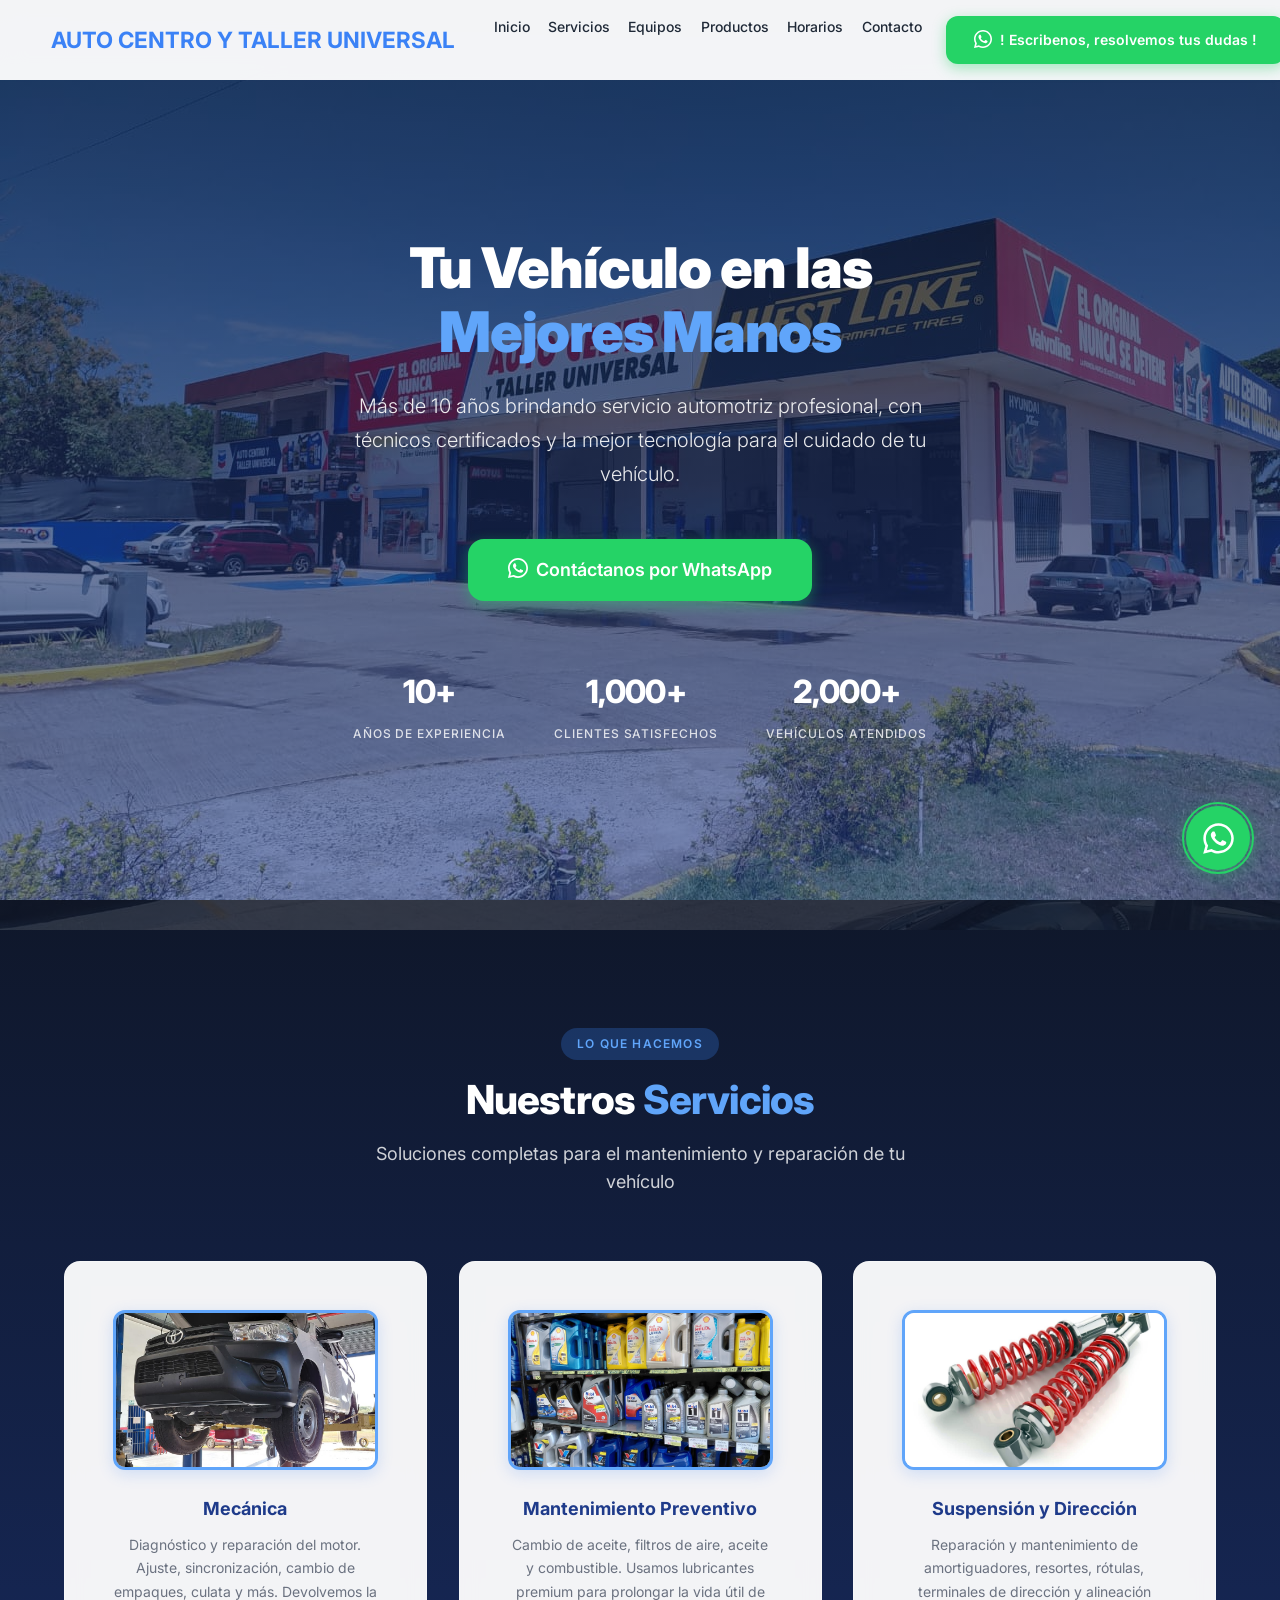
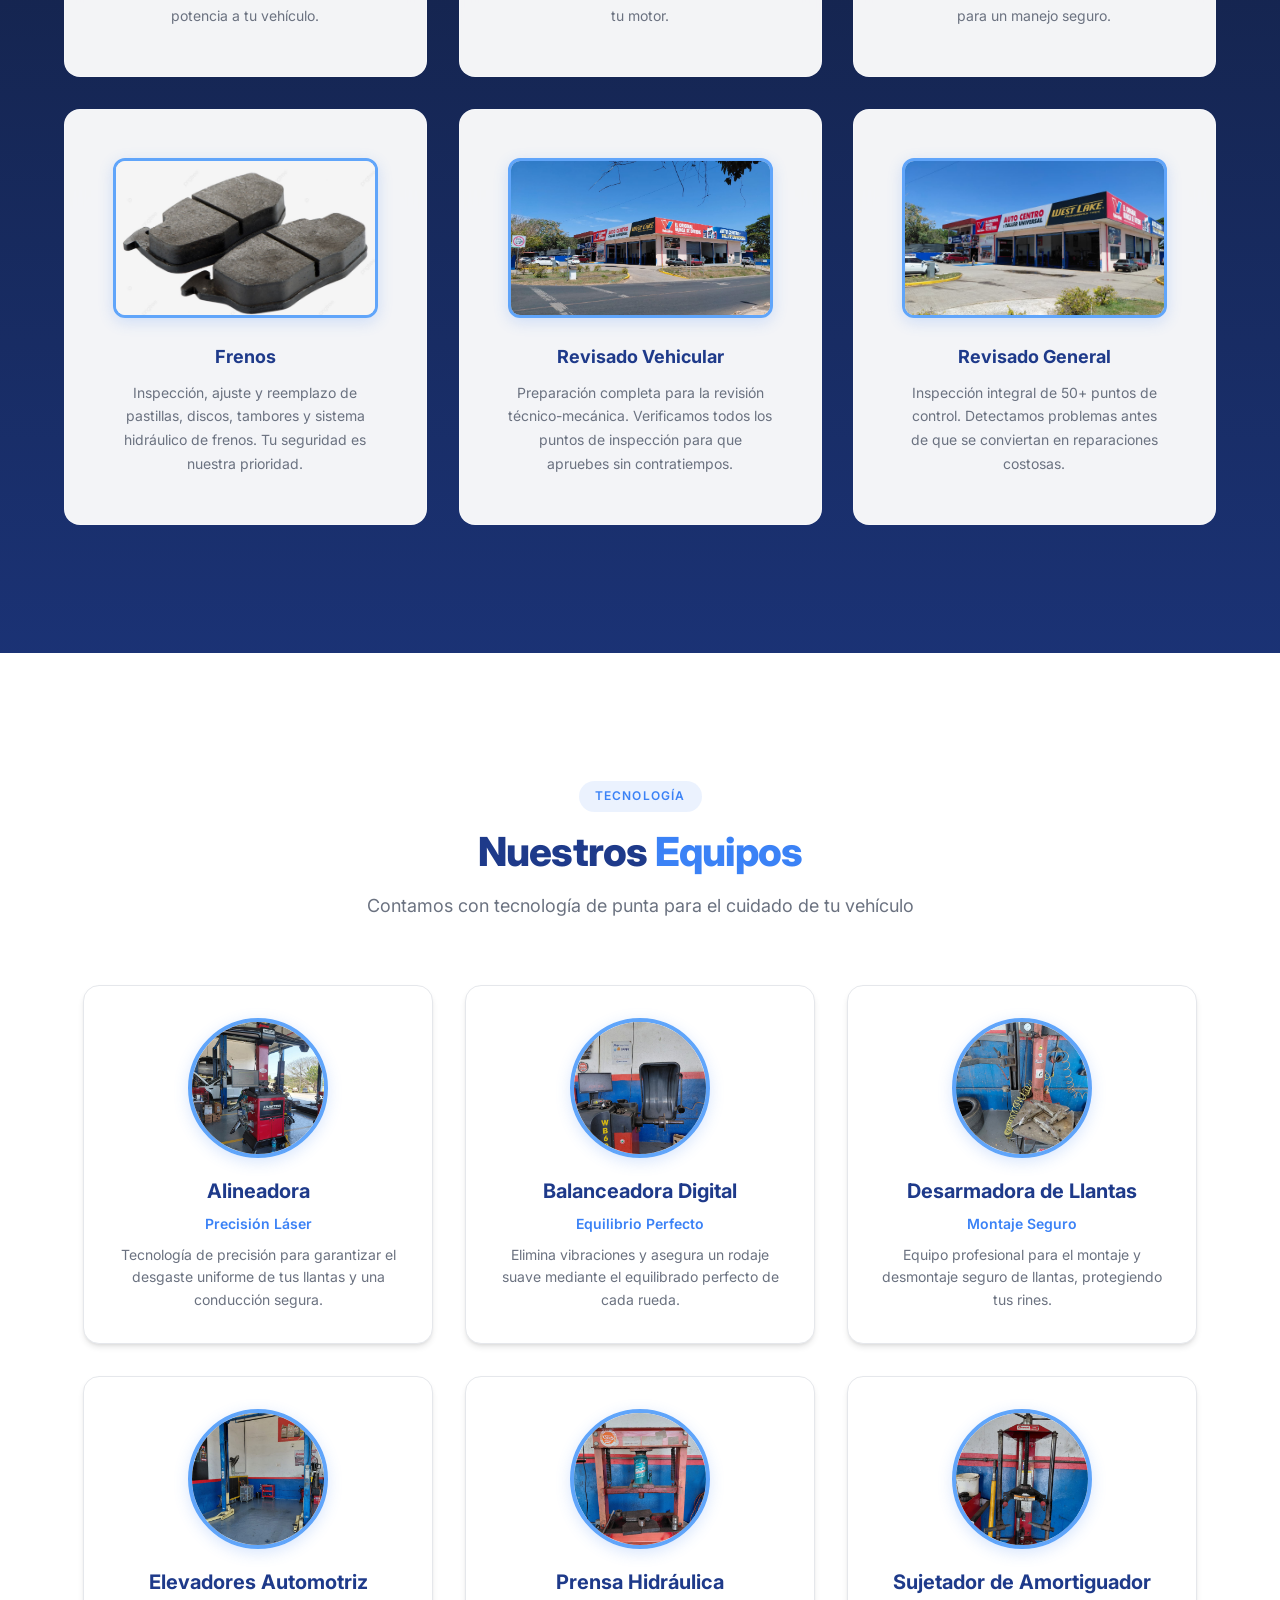
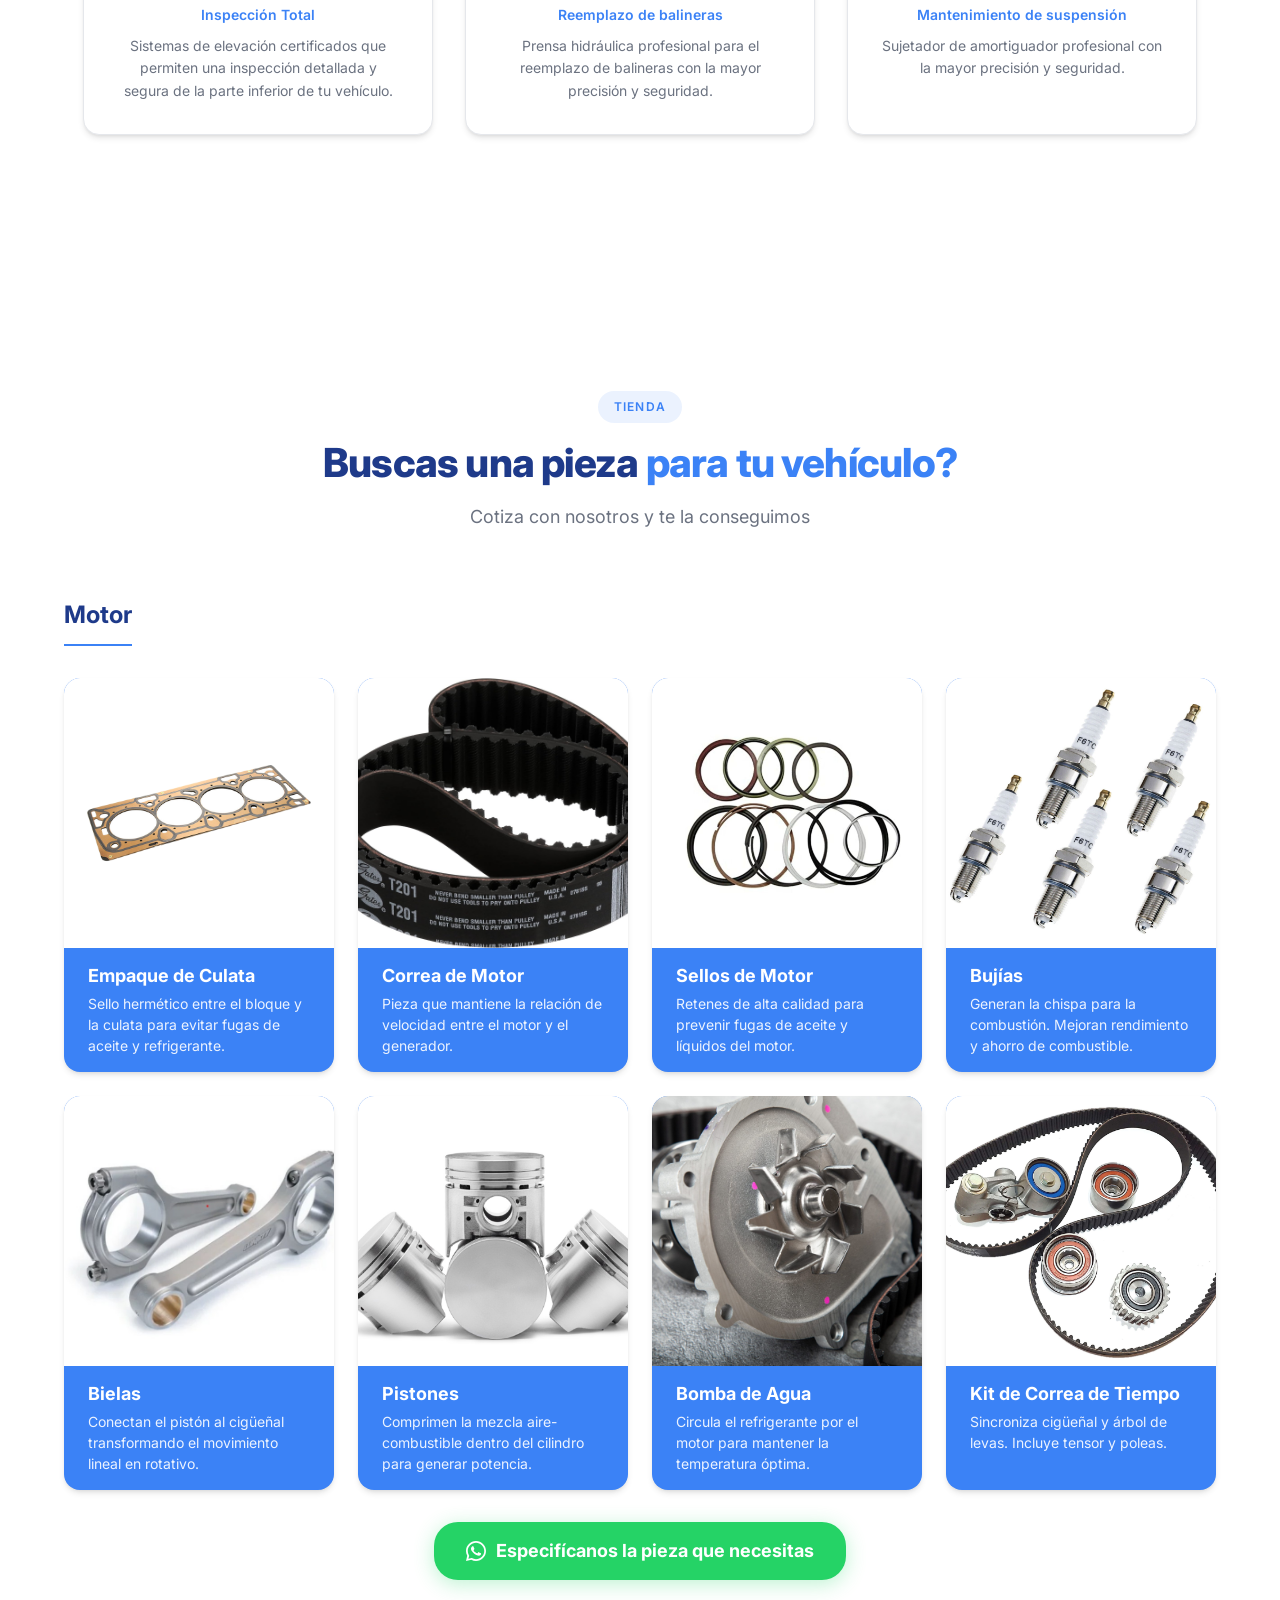
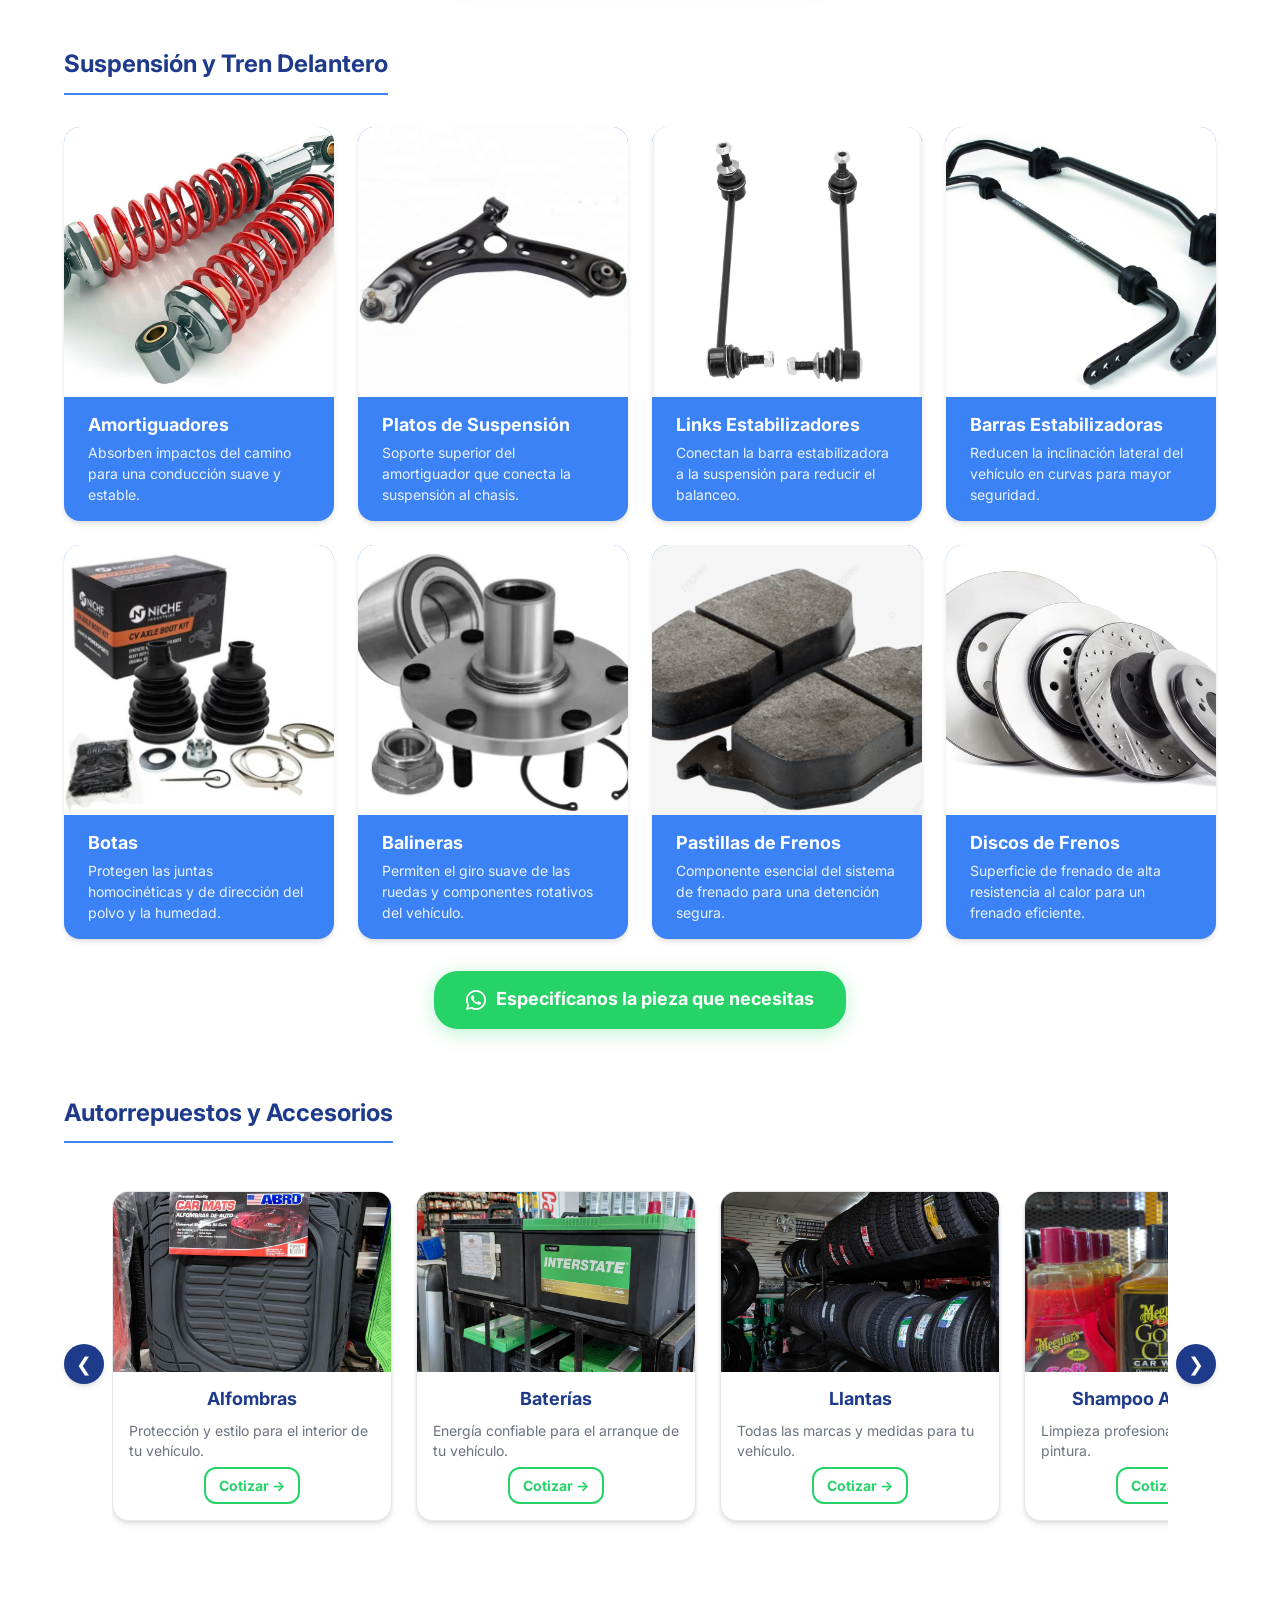
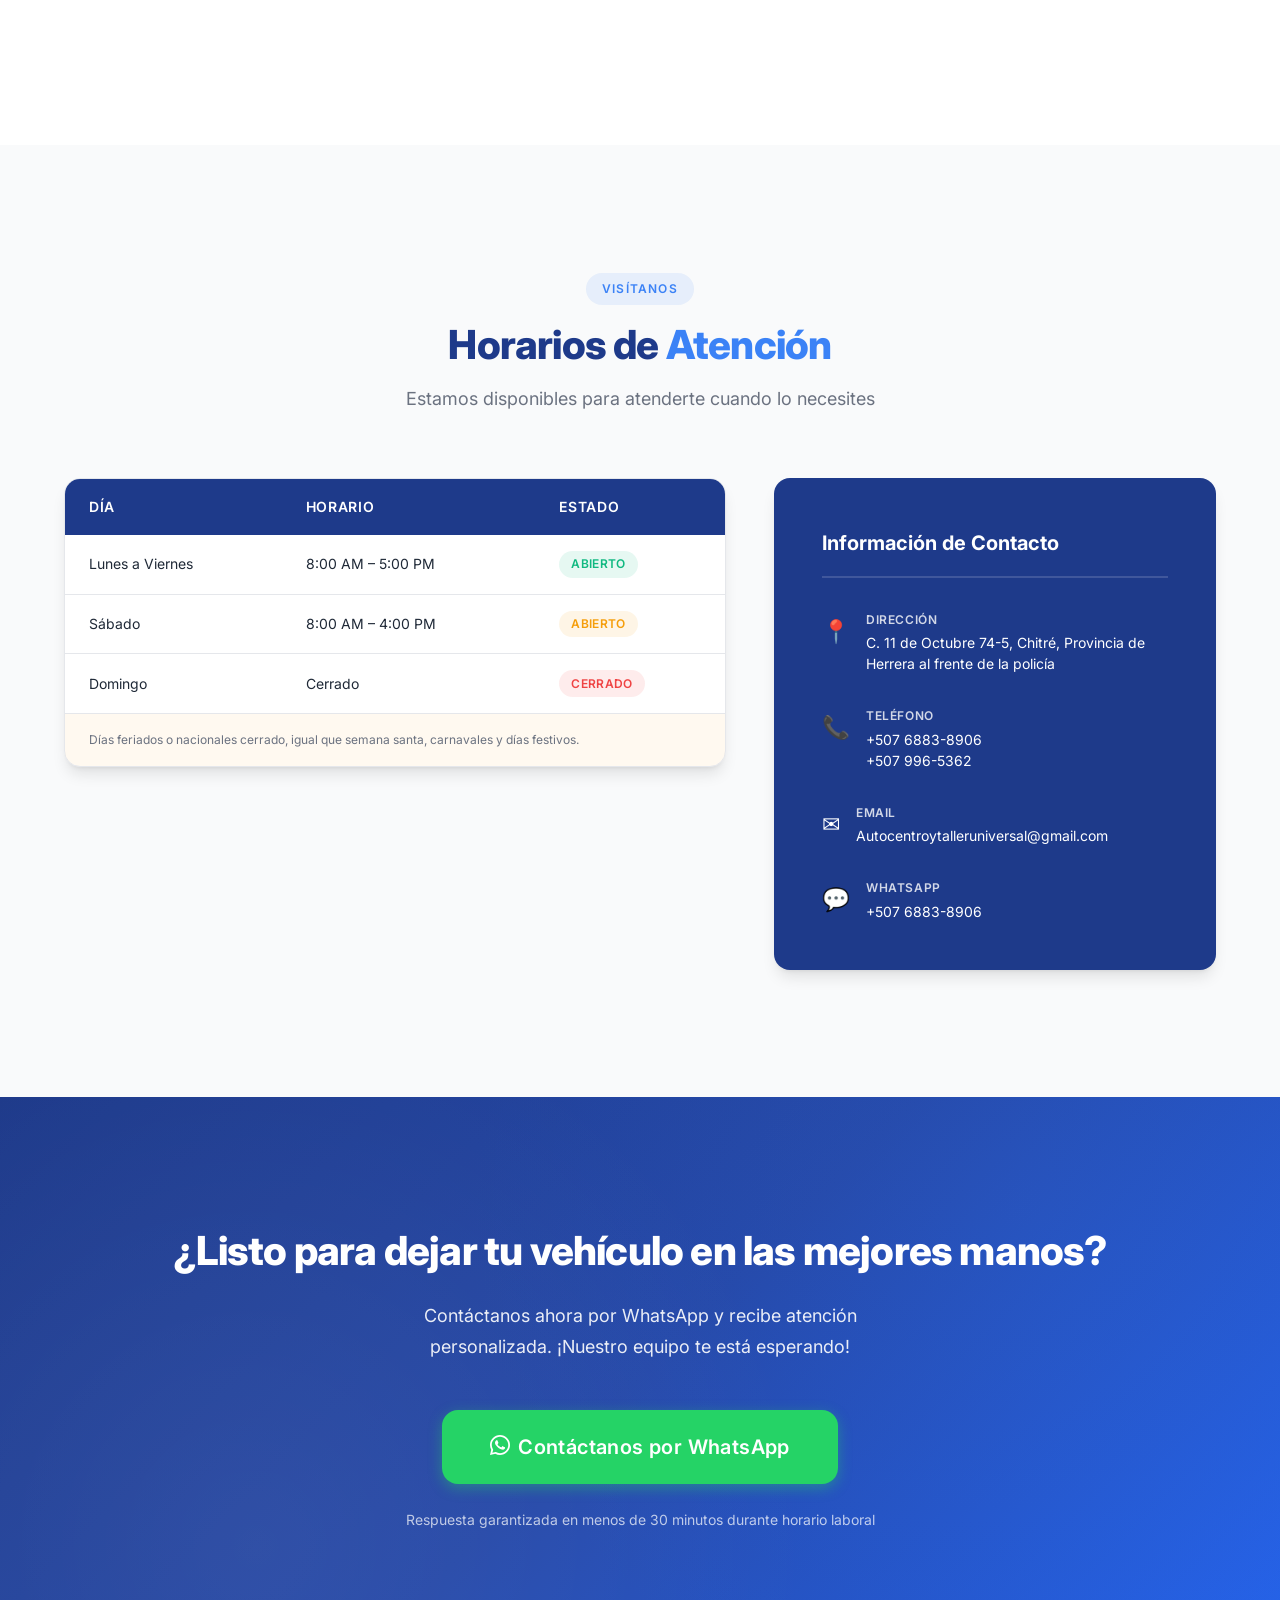
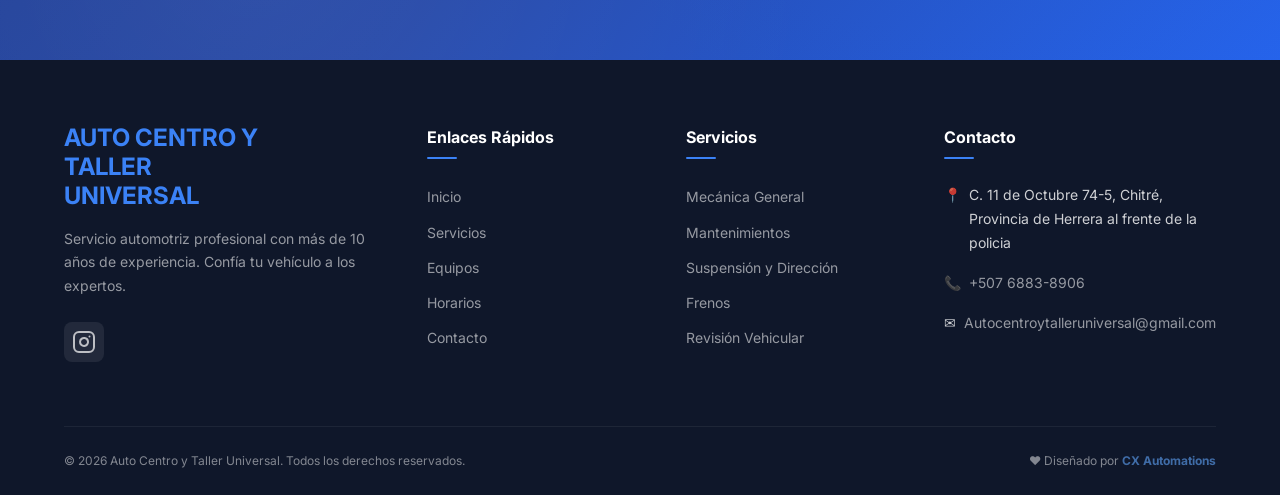
==== commit c0c1110f: "Corregir tamaño del botón de WhatsApp en el header" ====
--- a/index.html
+++ b/index.html
@@ -57,7 +57,7 @@
             <!-- Botón WhatsApp en header -->
             <!-- ⚠️ CAMBIAR EL NÚMERO DE WHATSAPP: Reemplaza 507XXXXXXXX con tu número real -->
             <a href="https://wa.me/50768838906?text=Hola%2C%20quiero%20saber%20sobre"
-                class="btn btn--accent header__cta" target="_blank" rel="noopener noreferrer"
+                class="btn btn--whatsapp-header header__cta" target="_blank" rel="noopener noreferrer"
                 aria-label="Contáctanos por WhatsApp">
                 <span class="whatsapp-icon">
                     <svg xmlns="http://www.w3.org/2000/svg" width="18" height="18" viewBox="0 0 24 24"
--- a/styles.css
+++ b/styles.css
@@ -219,6 +219,19 @@
     box-shadow: 0 6px 20px rgba(37, 211, 102, 0.5);
 }
 
+.btn--whatsapp-header {
+    background: var(--color-whatsapp);
+    color: var(--color-secondary);
+    box-shadow: 0 4px 14px rgba(37, 211, 102, 0.4);
+    /* Retains the font-size and padding from .btn base class to match the original --accent look */
+}
+
+.btn--whatsapp-header:hover {
+    background: var(--color-whatsapp-dark);
+    transform: translateY(-2px);
+    box-shadow: 0 6px 20px rgba(37, 211, 102, 0.5);
+}
+
 .btn--large {
     padding: 1rem 2.5rem;
     font-size: var(--font-size-md);
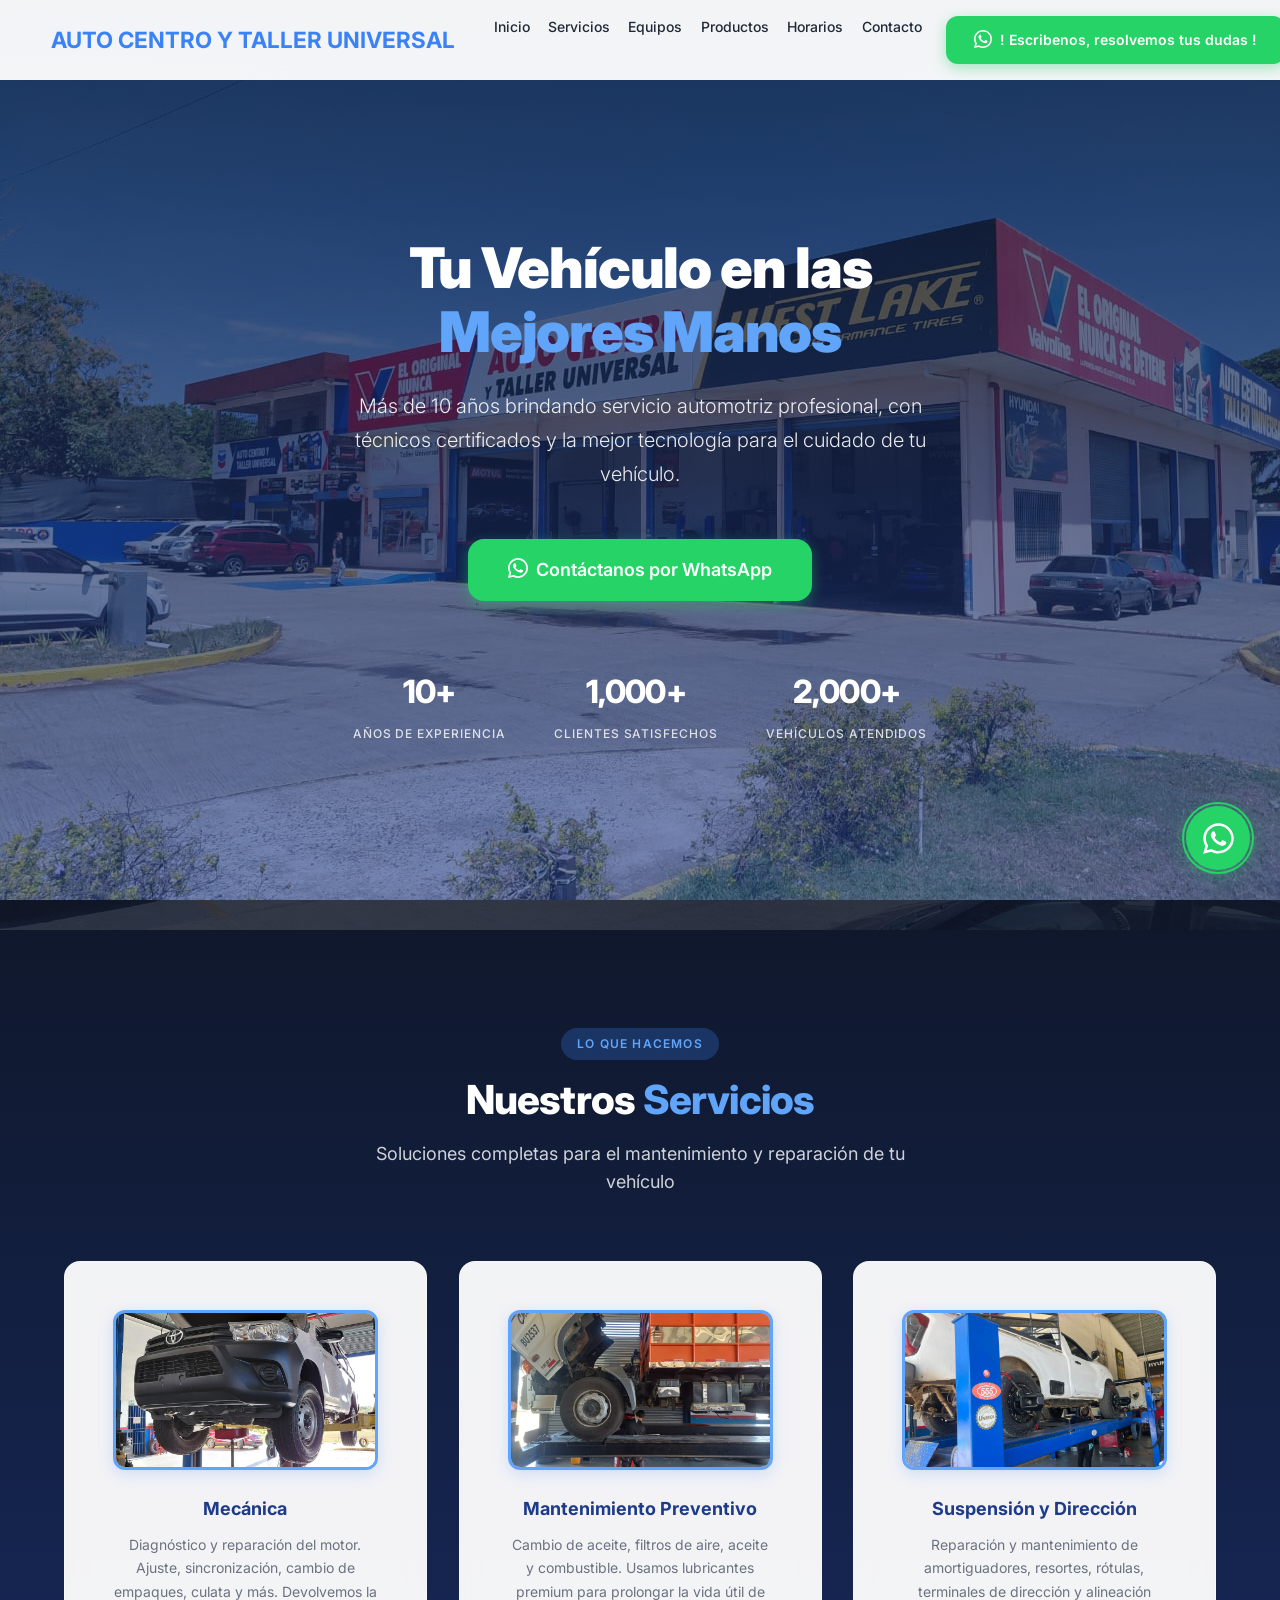
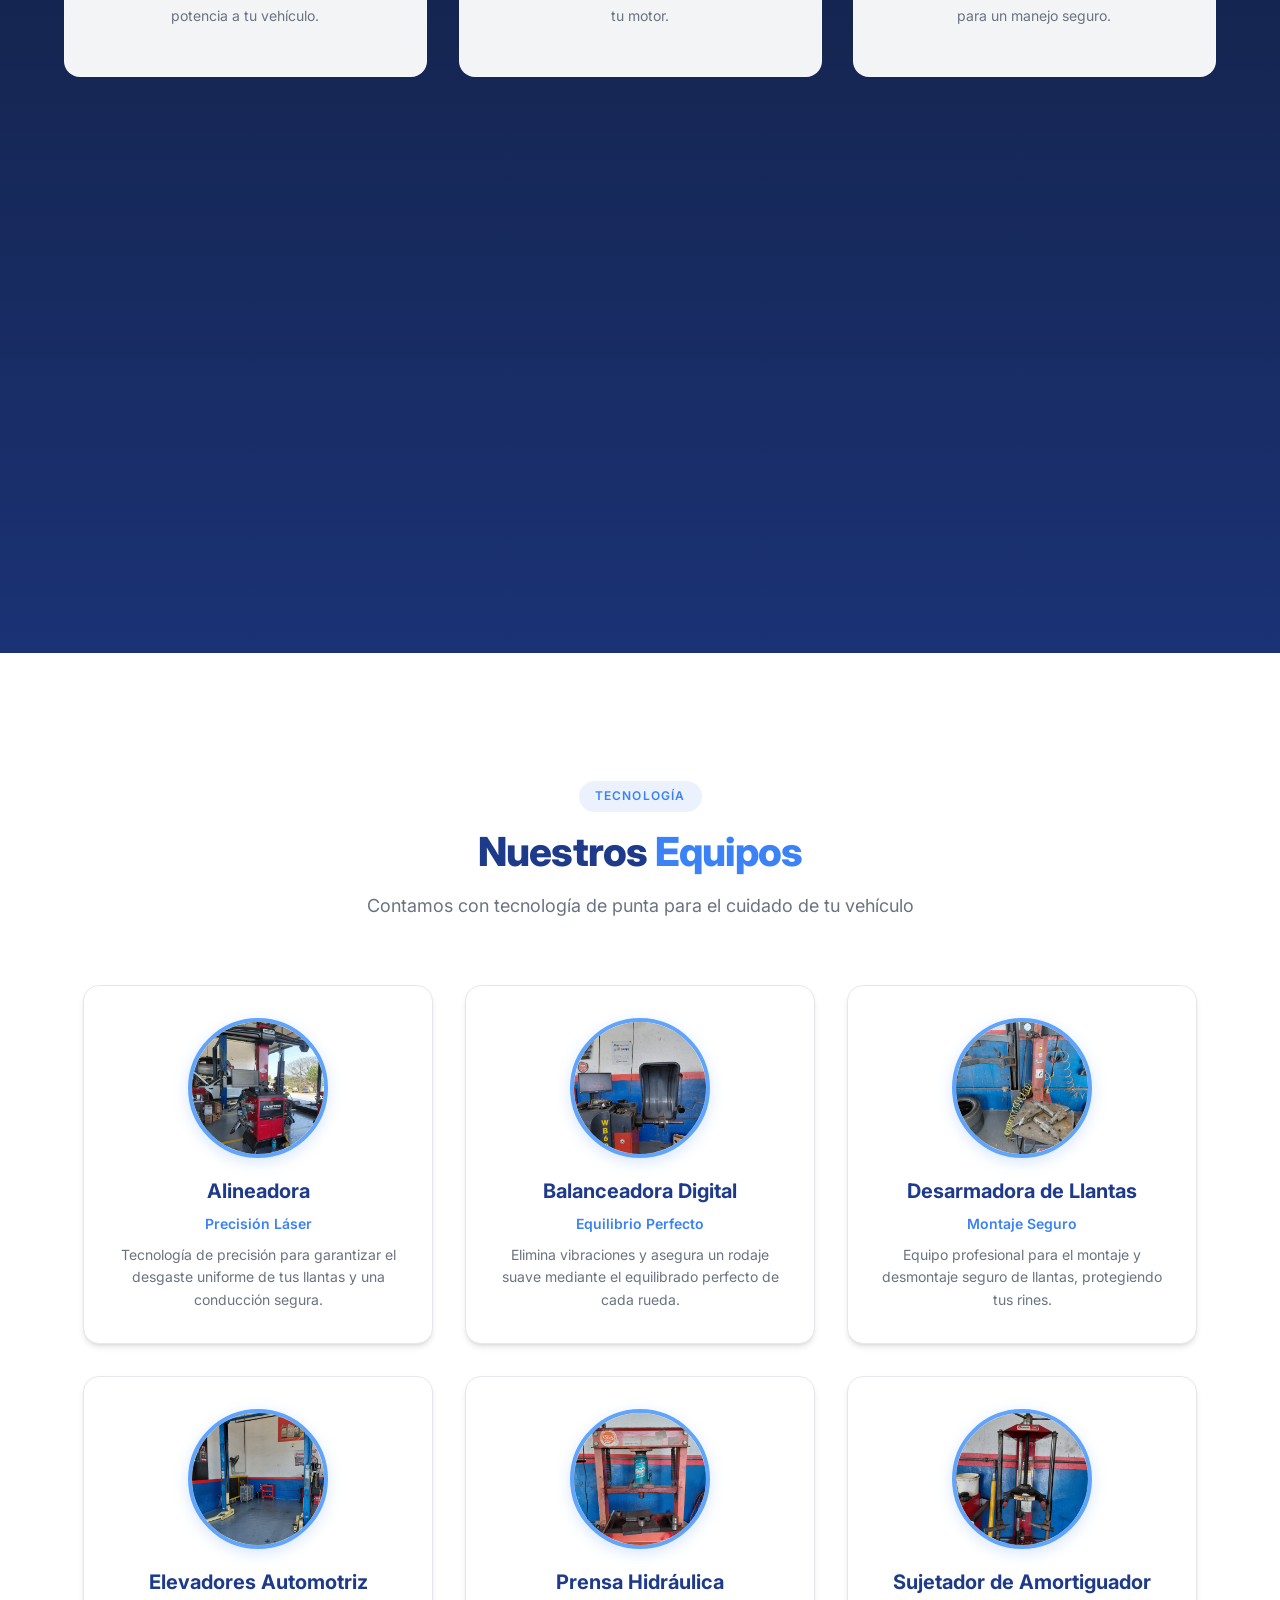
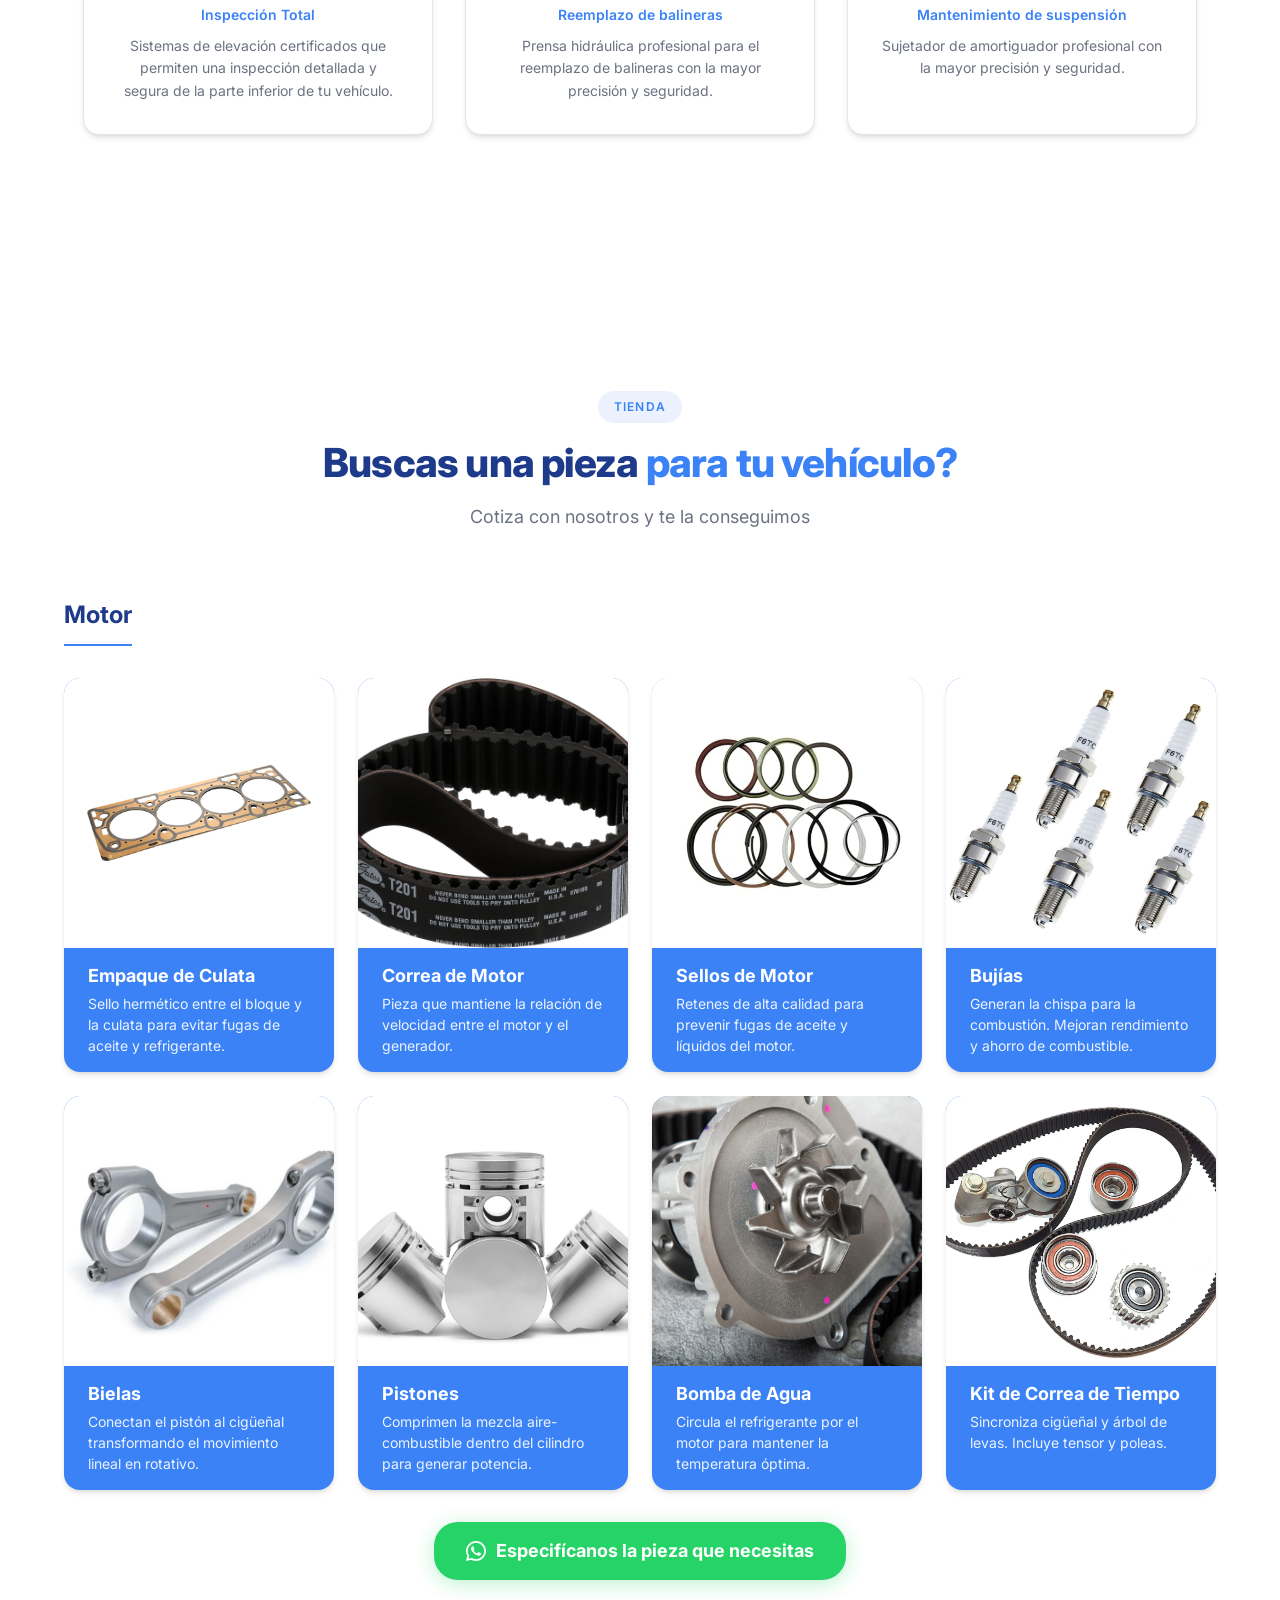
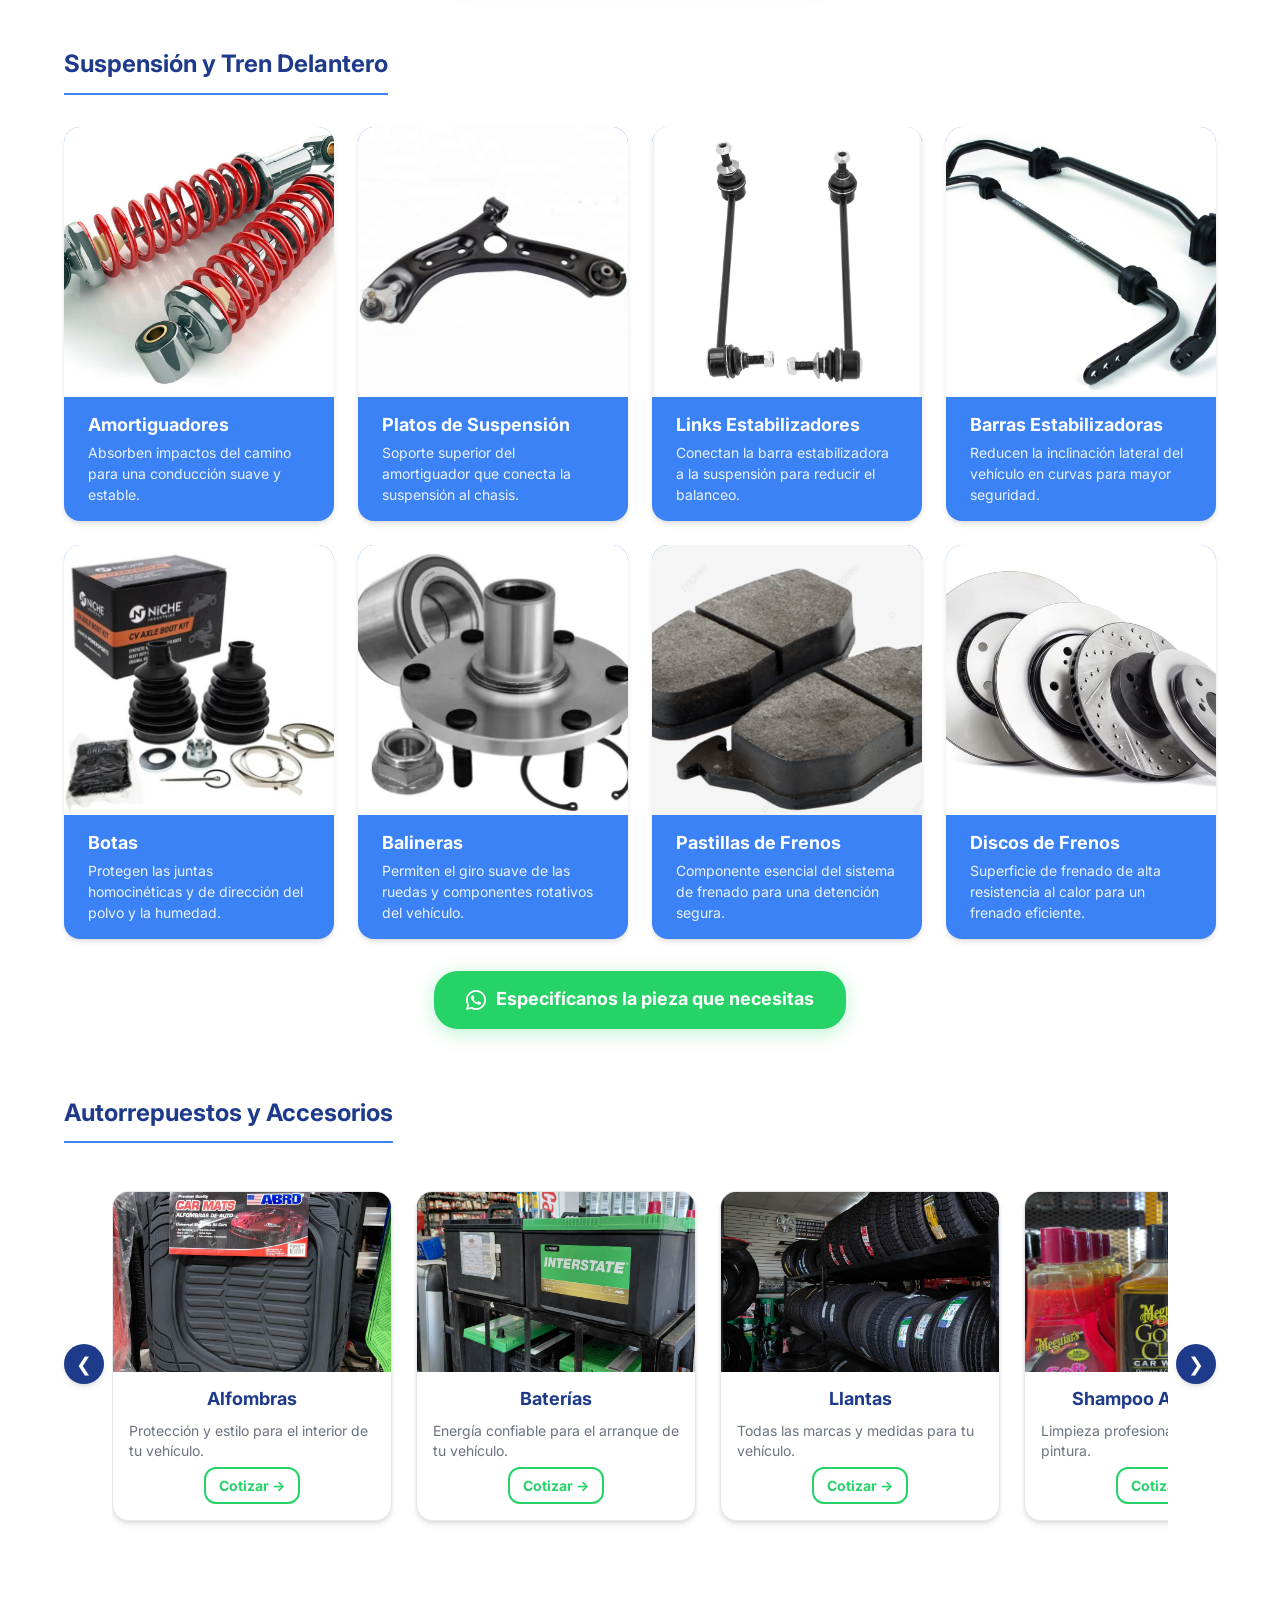
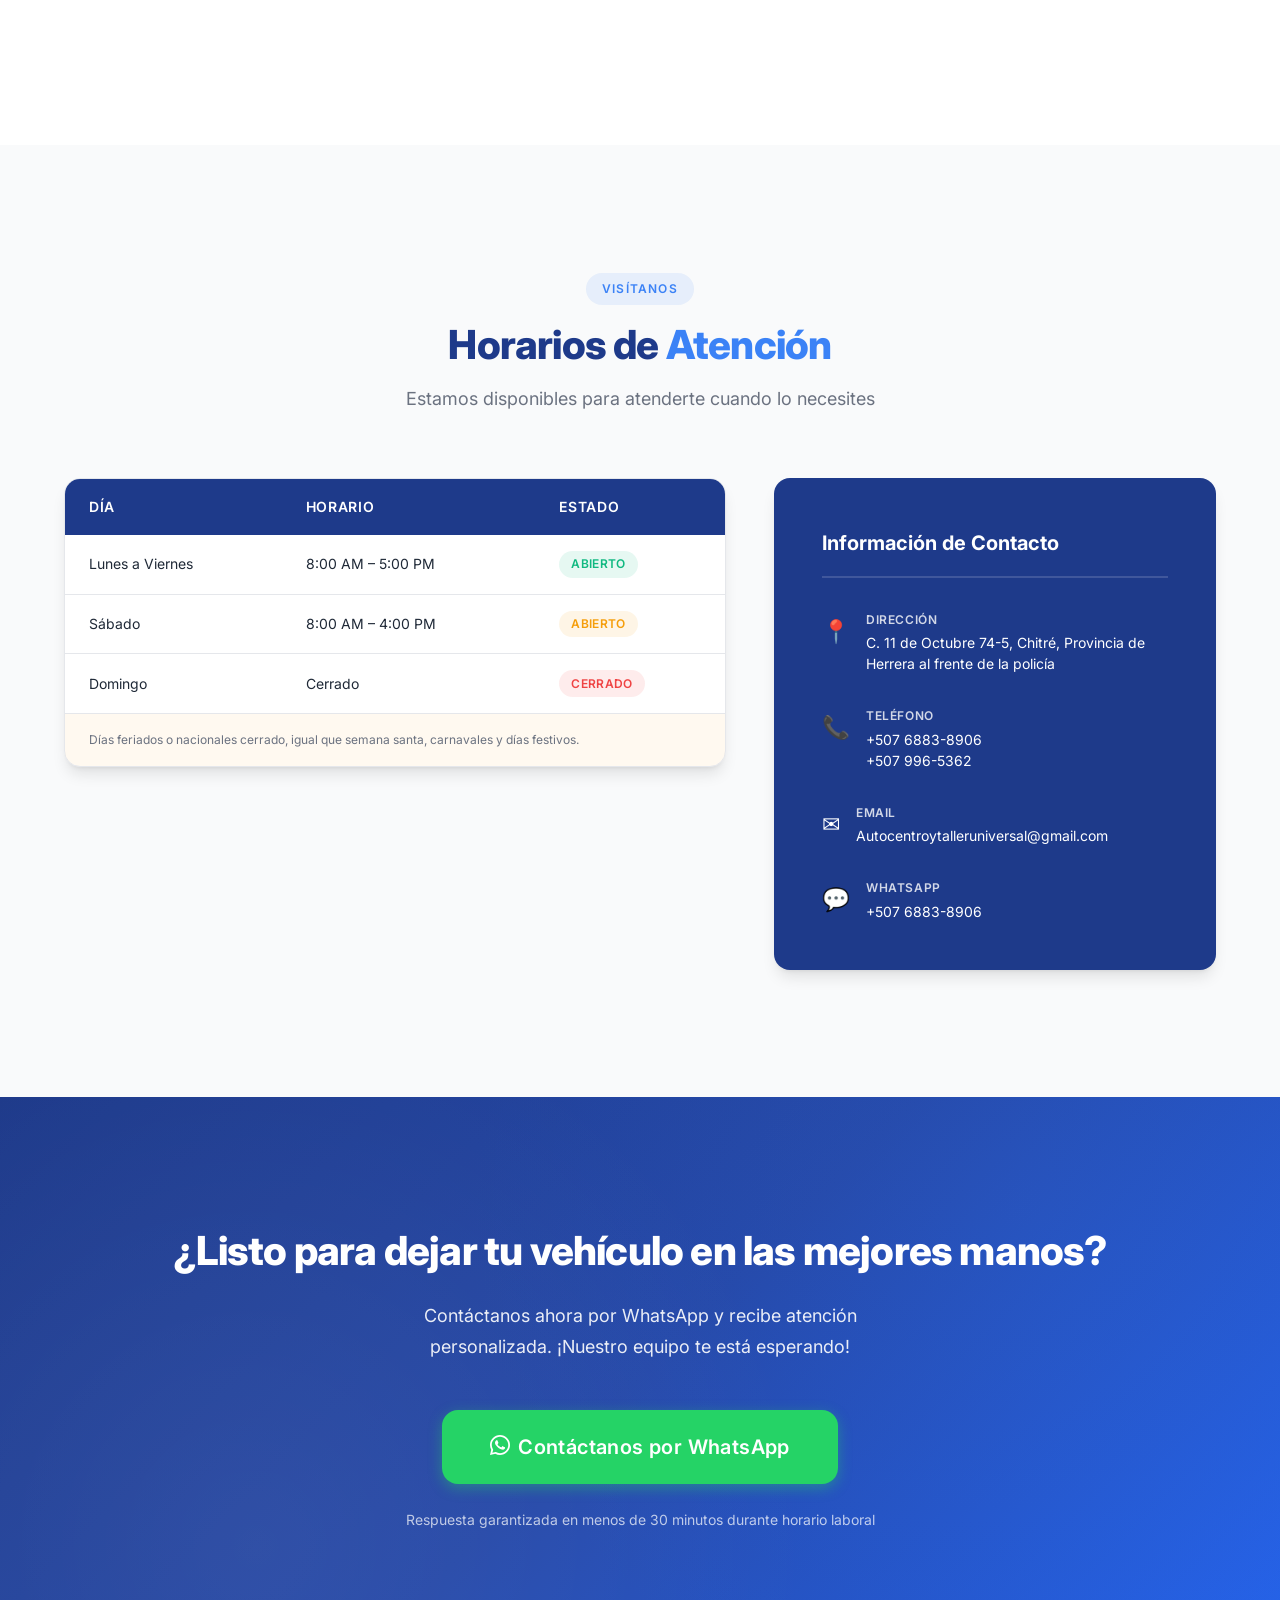
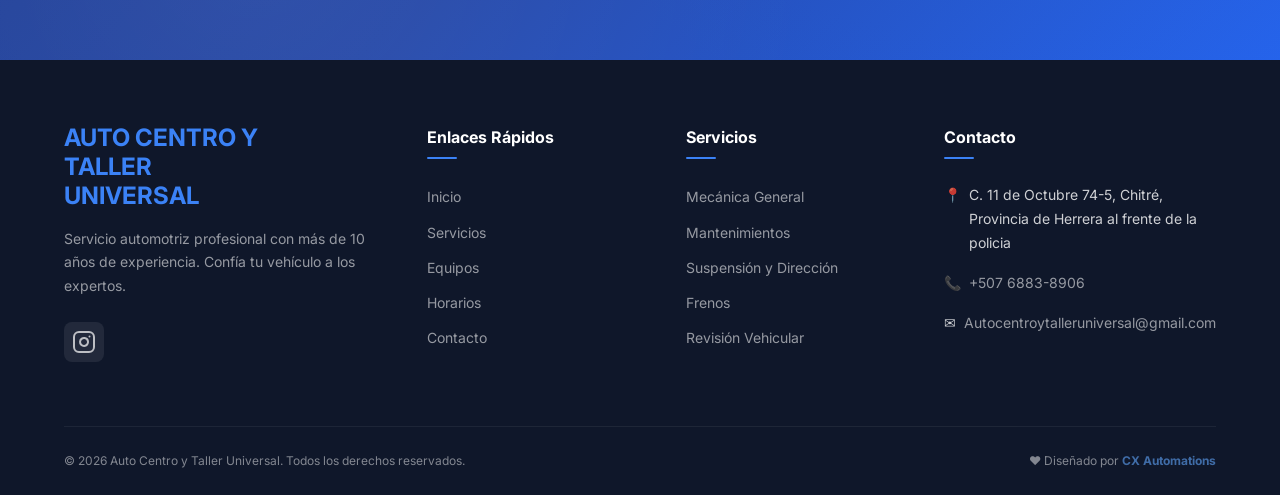
==== commit 4530c79c: "feat: actualizar index.html con nuevas imágenes" ====
--- a/index.html
+++ b/index.html
@@ -143,8 +143,8 @@
                     <!-- Servicio 2: Lubricantes y Filtración -->
                     <article class="service-card" id="service-lubricantes">
                         <div class="service-card__image-wrapper">
-                            <img src="assets/images/Aceites-de-motor.jpeg" alt="Mantenimiento Preventivo"
-                                class="service-card__image" loading="lazy">
+                            <img src="assets/images/M2.jpeg" alt="Mantenimiento Preventivo" class="service-card__image"
+                                loading="lazy">
                         </div>
                         <h3 class="service-card__title">Mantenimiento Preventivo</h3>
                         <p class="service-card__desc">Cambio de aceite, filtros de aire, aceite y combustible. Usamos
@@ -154,8 +154,8 @@
                     <!-- Servicio 3: Suspensión y Dirección -->
                     <article class="service-card" id="service-suspension">
                         <div class="service-card__image-wrapper">
-                            <img src="assets/images/amortiguadores.jpg" alt="Suspensión y Dirección"
-                                class="service-card__image" loading="lazy">
+                            <img src="assets/images/M1.jpeg" alt="Suspensión y Dirección" class="service-card__image"
+                                loading="lazy">
                         </div>
                         <h3 class="service-card__title">Suspensión y Dirección</h3>
                         <p class="service-card__desc">Reparación y mantenimiento de amortiguadores, resortes, rótulas,
@@ -165,8 +165,7 @@
                     <!-- Servicio 4: Frenos -->
                     <article class="service-card" id="service-frenos">
                         <div class="service-card__image-wrapper">
-                            <img src="assets/images/Pastillas.jpg" alt="Frenos" class="service-card__image"
-                                loading="lazy">
+                            <img src="assets/images/M3.jpeg" alt="Frenos" class="service-card__image" loading="lazy">
                         </div>
                         <h3 class="service-card__title">Frenos</h3>
                         <p class="service-card__desc">Inspección, ajuste y reemplazo de pastillas, discos, tambores y
@@ -188,7 +187,7 @@
                     <!-- Servicio 7: Revisado General -->
                     <article class="service-card" id="service-revisado">
                         <div class="service-card__image-wrapper">
-                            <img src="assets/images/local.jpeg" alt="Revisado General" class="service-card__image"
+                            <img src="assets/images/m4.jpeg" alt="Revisado General" class="service-card__image"
                                 loading="lazy">
                         </div>
                         <h3 class="service-card__title">Revisado General</h3>
